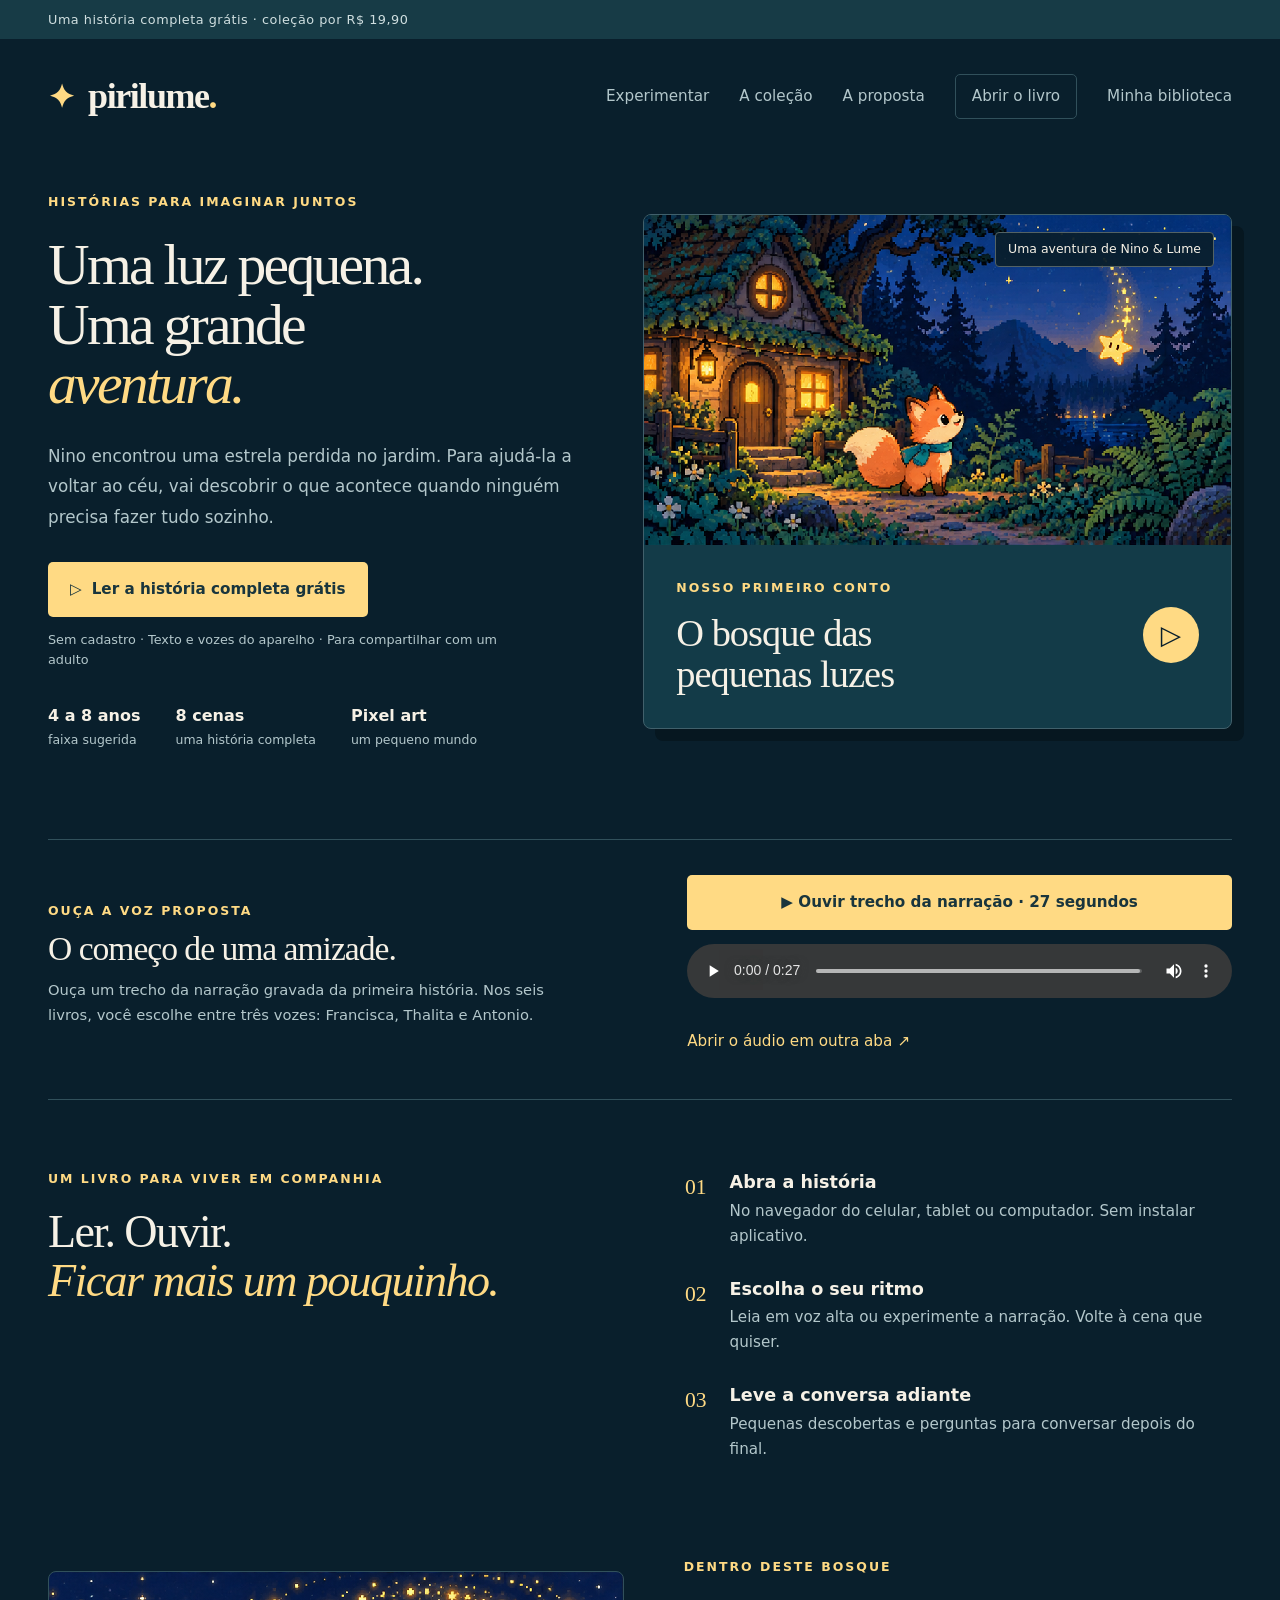
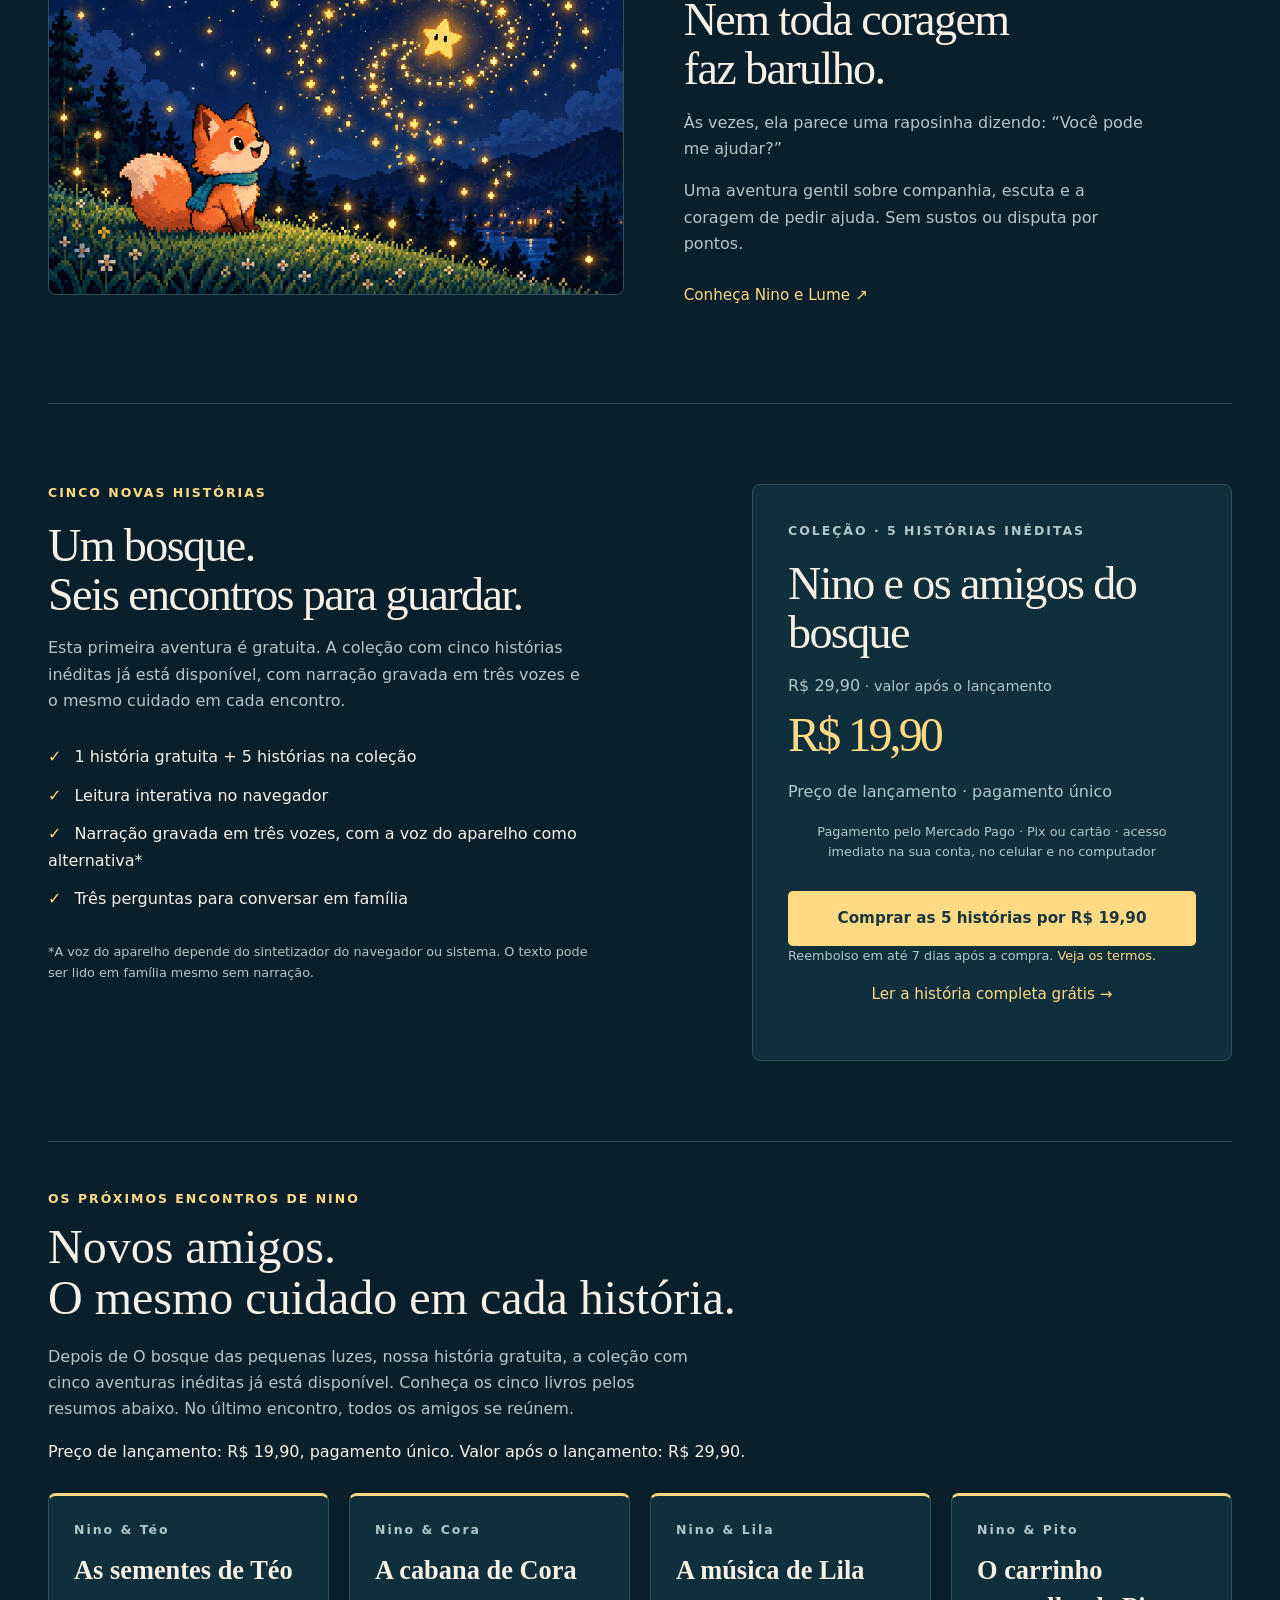
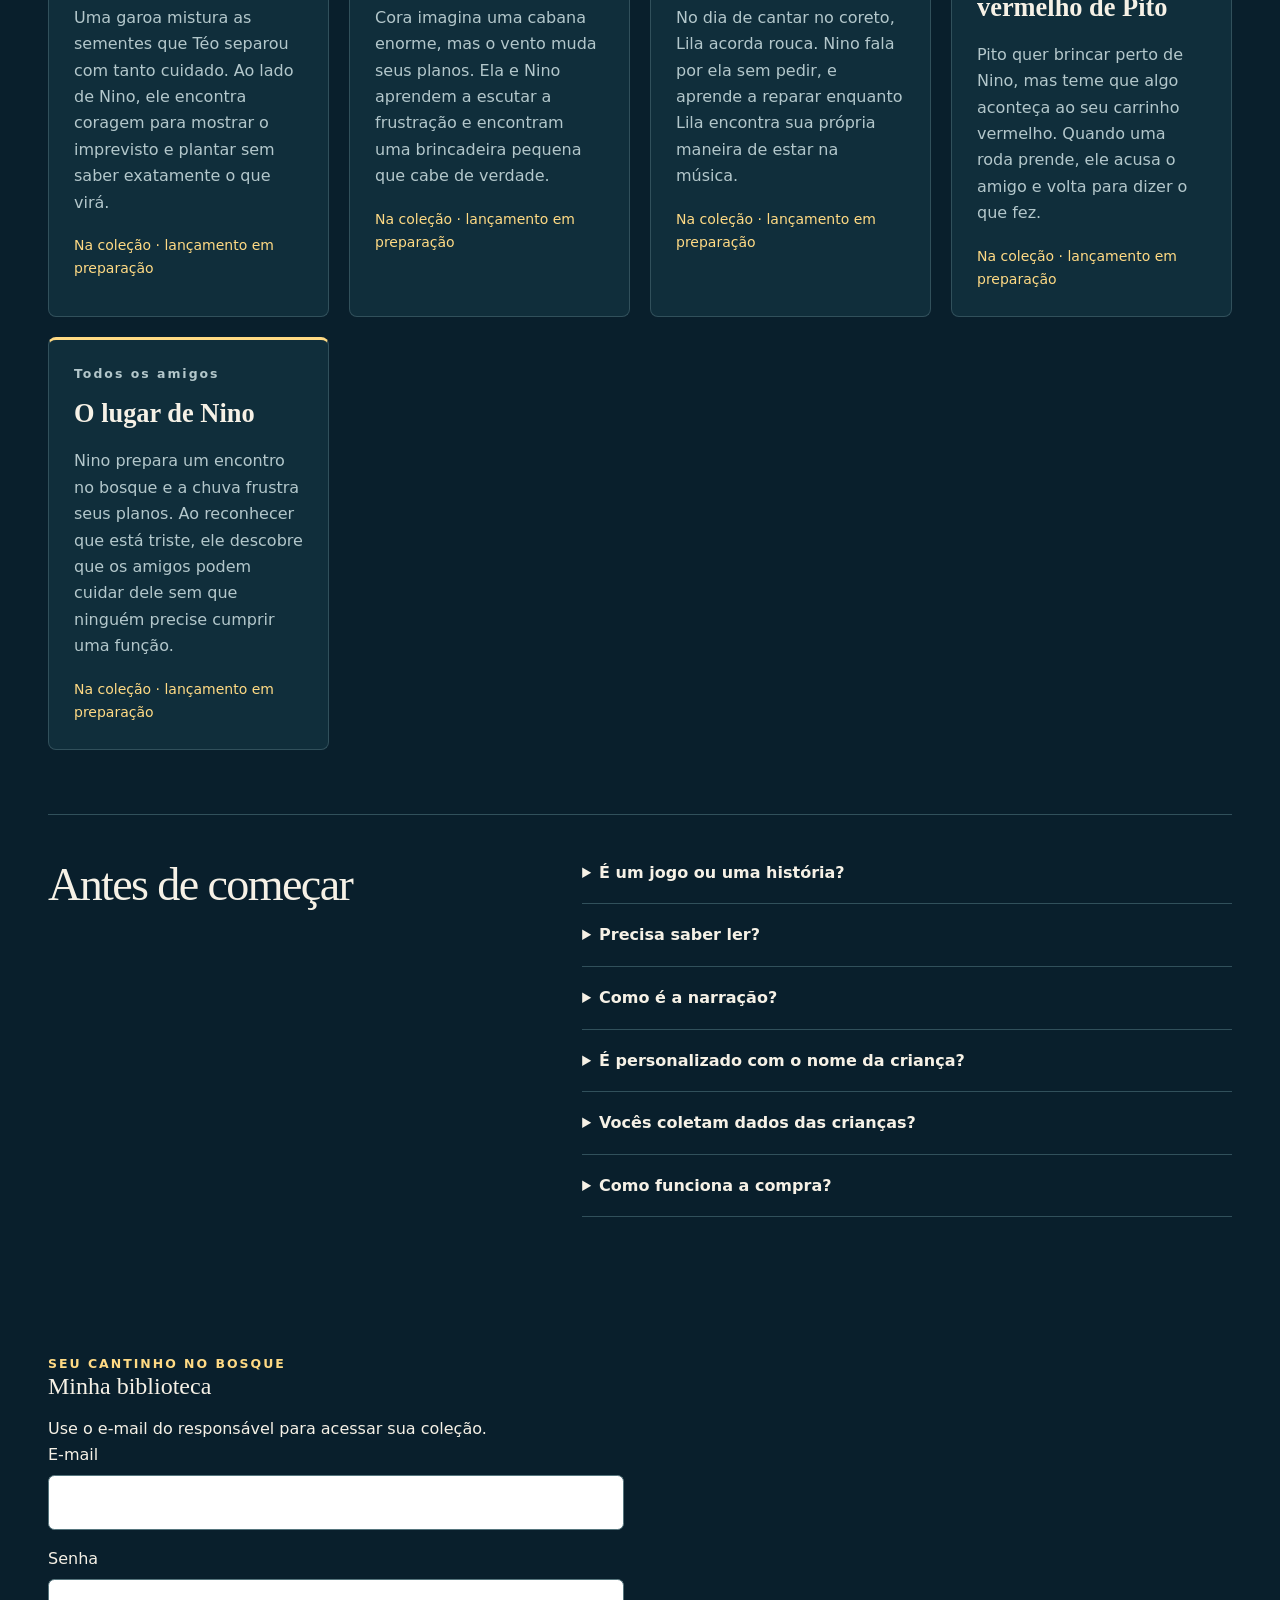
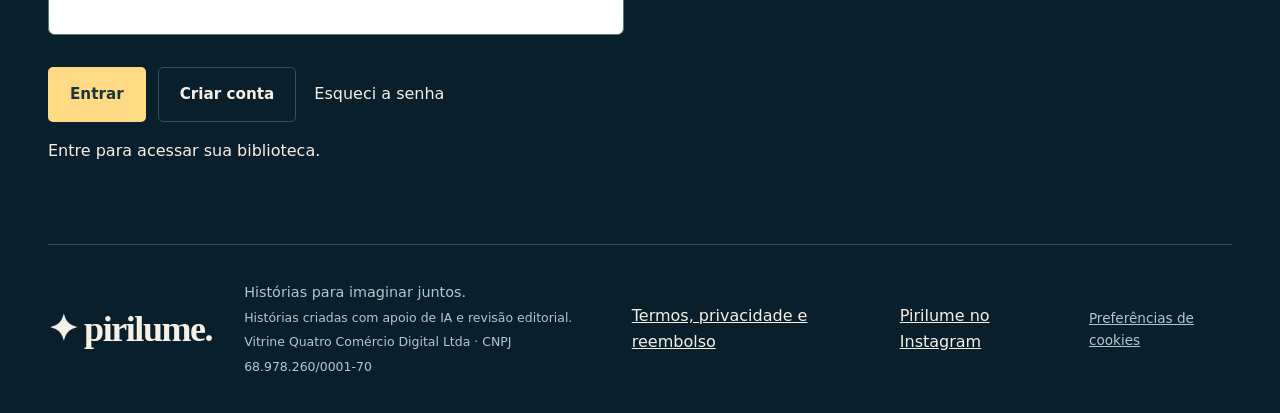
==== index.html @ b16d25c3 "Convite a colecao no fim da historia gratis; proxima historia nos livros pagos" ====
<!doctype html>
<html lang="pt-BR">
<head>
  <meta charset="UTF-8"><meta name="viewport" content="width=device-width, initial-scale=1">
  <meta name="theme-color" content="#091f2c">
  <meta name="description" content="Uma história completa grátis e uma coleção de cinco aventuras de Nino e os amigos do bosque, com narração gravada em três vozes. Para ler e ouvir com crianças de 4 a 8 anos. R$ 19,90, pagamento único.">
  <title>Pirilume · Histórias ilustradas para ler e ouvir junto</title>
  <link rel="canonical" href="https://pirilume.github.io/">
  <meta property="og:type" content="website">
  <meta property="og:site_name" content="Pirilume">
  <meta property="og:title" content="Pirilume · Histórias ilustradas para ler e ouvir junto">
  <meta property="og:description" content="Uma história completa grátis e uma coleção de cinco aventuras de Nino e os amigos do bosque, com narração gravada em três vozes. Para ler e ouvir com crianças de 4 a 8 anos. R$ 19,90, pagamento único.">
  <meta property="og:url" content="https://pirilume.github.io/">
  <meta property="og:image" content="https://pirilume.github.io/assets/og-pirilume.jpg">
  <meta property="og:image:width" content="1200">
  <meta property="og:image:height" content="630">
  <meta property="og:locale" content="pt_BR">
  <meta name="twitter:card" content="summary_large_image">
  <meta name="twitter:title" content="Pirilume · Histórias ilustradas para ler e ouvir junto">
  <meta name="twitter:description" content="Uma história completa grátis e uma coleção de cinco aventuras de Nino e os amigos do bosque, com narração gravada em três vozes. Para ler e ouvir com crianças de 4 a 8 anos. R$ 19,90, pagamento único.">
  <meta name="twitter:image" content="https://pirilume.github.io/assets/og-pirilume.jpg">
  <link rel="stylesheet" href="styles.css?v=collection-1"><link rel="stylesheet" href="book.css?v=collection-1"><script defer src="story.js"></script><script defer src="catalog.js"></script><script defer src="library.js?v=collection-1"></script><script defer src="app.js?v=collection-1"></script><script defer src="book.js?v=collection-1"></script><script defer src="preview.js?v=collection-1"></script>
<script defer src="sales-config.js"></script><script defer src="checkout.js"></script>
<script type="application/ld+json">{"@context":"https://schema.org","@type":"Product","name":"Nino e os amigos do bosque — coleção Pirilume","description":"Coleção de cinco histórias ilustradas de Nino e os amigos do bosque, com narração gravada em três vozes em português do Brasil, para ler e ouvir com crianças de 4 a 8 anos.","image":"https://pirilume.github.io/assets/og-pirilume.jpg","brand":{"@type":"Brand","name":"Pirilume"},"offers":{"@type":"Offer","price":"19.90","priceCurrency":"BRL","availability":"https://schema.org/InStock","url":"https://pirilume.github.io/","seller":{"@type":"Organization","name":"Vitrine Quatro Comércio Digital Ltda"}}}</script>
<script defer src="metrica-config.js"></script>
<script defer src="metrica.js"></script>
<link rel="stylesheet" href="access.css"><script defer src="access-config.js"></script><script defer src="access.js"></script></head>
<body>
  <a class="skip-link" href="#main">Pular para o conteúdo</a>
  <div class="review-bar"><span>Uma história completa grátis · coleção por R$ 19,90</span></div>
  <header class="site-header">
    <a class="brand" href="#inicio" aria-label="Pirilume, início"><span class="brand-spark" aria-hidden="true">✦</span> pirilume<span class="brand-dot">.</span></a>
    <nav aria-label="Navegação principal"><a href="#amostra">Experimentar</a><a href="#colecao">A coleção</a><a href="#oferta">A proposta</a><a class="nav-review" href="#ler">Abrir o livro</a></nav>
  </header>
  <main id="main" tabindex="-1">
    <div id="home-view" class="view">
      <section class="hero shell">
        <div class="hero-copy">
          <p class="eyebrow">HISTÓRIAS PARA IMAGINAR JUNTOS</p>
          <h1>Uma luz pequena.<br>Uma grande <em>aventura.</em></h1>
          <p class="hero-lead">Nino encontrou uma estrela perdida no jardim. Para ajudá-la a voltar ao céu, vai descobrir o que acontece quando ninguém precisa fazer tudo sozinho.</p>
          <a class="button primary" href="#amostra"><span aria-hidden="true">▷</span> Ler a história completa grátis</a>
          <p class="micro">Sem cadastro · Texto e vozes do aparelho · Para compartilhar com um adulto</p>
          <div class="hero-meta"><span>4 a 8 anos<small>faixa sugerida</small></span><span>8 cenas<small>uma história completa</small></span><span>Pixel art<small>um pequeno mundo</small></span></div>
        </div>
        <div class="hero-picture">
          <div class="scene-art art-a quadrant-0 hero-art" role="img" aria-label="Nino, uma raposinha de cachecol azul, vê uma estrela cair perto de sua casinha no bosque."></div>
          <div class="picture-caption"><div><span class="eyebrow">NOSSO PRIMEIRO CONTO</span><h2>O bosque das<br>pequenas luzes</h2></div><a href="#amostra" class="round-button" aria-label="Abrir a história completa">▷</a></div>
          <span class="picture-tag">Uma aventura de Nino & Lume</span>
        </div>
      </section>
      <section class="voice-preview shell" aria-labelledby="voice-preview-heading">
        <div><p class="eyebrow">OUÇA A VOZ PROPOSTA</p><h2 id="voice-preview-heading">O começo de uma amizade.</h2><p>Ouça um trecho da narração gravada da primeira história. Nos seis livros, você escolhe entre três vozes: Francisca, Thalita e Antonio.</p></div>
        <div class="preview-controls"><button id="preview-toggle" type="button" class="button primary" aria-controls="voice-preview-player" aria-pressed="false">▶ Ouvir trecho da narração · 27 segundos</button><audio id="voice-preview-player" controls preload="metadata" src="assets/voice-preview.mp3" aria-label="Trecho de 27 segundos da narração gravada de Nino">Seu navegador não suporta reprodução de áudio.</audio><p id="preview-status" role="status"></p><a class="text-link" href="assets/voice-preview.mp3" target="_blank" rel="noopener">Abrir o áudio em outra aba ↗</a><p id="voice-preview-error" class="micro" role="status" hidden>Não foi possível carregar a prévia. A história em texto continua disponível.</p></div>
      </section>
      <section class="introduction shell">
        <div><p class="eyebrow">UM LIVRO PARA VIVER EM COMPANHIA</p><h2>Ler. Ouvir.<br><em>Ficar mais um pouquinho.</em></h2></div>
        <div class="intro-steps"><article><span>01</span><div><h3>Abra a história</h3><p>No navegador do celular, tablet ou computador. Sem instalar aplicativo.</p></div></article><article><span>02</span><div><h3>Escolha o seu ritmo</h3><p>Leia em voz alta ou experimente a narração. Volte à cena que quiser.</p></div></article><article><span>03</span><div><h3>Leve a conversa adiante</h3><p>Pequenas descobertas e perguntas para conversar depois do final.</p></div></article></div>
      </section>
      <section class="story-window shell"><div class="scene-art art-b quadrant-2" role="img" aria-label="Vagalumes se juntam a Nino e ajudam uma pequena estrela a iluminar o caminho para o céu."></div><div><p class="eyebrow">DENTRO DESTE BOSQUE</p><h2>Nem toda coragem<br>faz barulho.</h2><p>Às vezes, ela parece uma raposinha dizendo: “Você pode me ajudar?”</p><p>Uma aventura gentil sobre companhia, escuta e a coragem de pedir ajuda. Sem sustos ou disputa por pontos.</p><a class="text-link" href="#amostra">Conheça Nino e Lume ↗</a></div></section>
      <section id="offer-section" class="offer shell">
        <div class="offer-description"><p class="eyebrow">CINCO NOVAS HISTÓRIAS</p><h2>Um bosque.<br>Seis encontros para guardar.</h2><p>Esta primeira aventura é gratuita. A coleção com cinco histórias inéditas já está disponível, com narração gravada em três vozes e o mesmo cuidado em cada encontro.</p><ul class="checklist"><li>1 história gratuita + 5 histórias na coleção</li><li>Leitura interativa no navegador</li><li>Narração gravada em três vozes, com a voz do aparelho como alternativa*</li><li>Três perguntas para conversar em família</li></ul><p class="micro">*A voz do aparelho depende do sintetizador do navegador ou sistema. O texto pode ser lido em família mesmo sem narração.</p></div>
        <div class="price-card"><span class="eyebrow">A PRIMEIRA HISTÓRIA É UM PRESENTE</span><h2>Cinco histórias inéditas,<br>disponíveis agora.</h2><p>Cinco histórias inéditas para ler e ouvir junto, com narração gravada em três vozes. Preço de lançamento R$ 19,90, pagamento único, acesso imediato.</p><button class="button primary" id="buy-collection-hero">Comprar a coleção · R$ 19,90</button><a href="#colecao" class="text-link">Conhecer os cinco novos livros ↗</a><p class="micro">Pagamento seguro pelo Mercado Pago. Reembolso em até 7 dias.</p></div>
      </section>
      <section class="collection shell" id="colecao" aria-labelledby="collection-title"><p class="eyebrow">OS PRÓXIMOS ENCONTROS DE NINO</p><h2 id="collection-title">Novos amigos.<br>O mesmo cuidado em cada história.</h2><p class="collection-intro">Depois de O bosque das pequenas luzes, nossa história gratuita, a coleção com cinco aventuras inéditas já está disponível. Conheça os cinco livros pelos resumos abaixo. No último encontro, todos os amigos se reúnem.</p><p class="colecao-intro-leitor" hidden>Sua coleção: cinco aventuras inéditas de Nino e os amigos. Toque num livro para começar a ler.</p><p class="colecao-oferta">Preço de lançamento: R$ 19,90, pagamento único. Valor após o lançamento: R$ 29,90.</p><div class="collection-grid" id="collection-books"></div></section><section class="faq shell"><h2>Antes de começar</h2><div><details><summary>É um jogo ou uma história?</summary><p>É uma história ilustrada com pequenas interações. Não tem pontuação, competição ou recompensa por tempo de tela.</p></details><details><summary>Precisa saber ler?</summary><p>Não para acompanhar com um adulto. O texto fica disponível para leitura compartilhada. A faixa de 4 a 8 anos é uma sugestão editorial, ainda a validar com famílias.</p></details><details><summary>Como é a narração?</summary><p>Os seis livros têm narração gravada em três vozes em português do Brasil (Francisca, Thalita e Antonio), a mesma em qualquer aparelho. Você escolhe a voz ao abrir o livro e pode pausar, continuar ou avançar. Se preferir, também dá para usar a voz do próprio aparelho.</p></details><details><summary>É personalizado com o nome da criança?</summary><p>Não neste primeiro título. Nino e Lume são personagens fixos. Assim podemos revisar a história inteira e manter texto, imagens e áudio consistentes.</p></details><details><summary>Vocês coletam dados das crianças?</summary><p>Esta prévia não pede nome, foto, idade exata, cadastro ou contato. Usamos uma contagem anônima de visitas (GoatCounter), sem cookies e sem identificar você. Para medir nossos anúncios, podemos usar o pixel da Meta, que usa cookies: ele só é ativado se você aceitar no aviso da página, e você pode mudar a escolha em "Preferências de cookies" no rodapé. A narração é um arquivo de áudio servido pelo site; se você escolher a voz do aparelho, ela usa o sintetizador do próprio navegador.</p></details><details id="faq-compra"><summary>Como funciona a compra?</summary><p>Você cria uma conta com e-mail e senha, paga R$ 19,90 pelo Mercado Pago (Pix ou cartão) e os cinco livros são liberados na sua biblioteca em qualquer aparelho ao entrar na conta. Reembolso em até 7 dias, veja os <a href="termos.html">termos</a>.</p></details></div></section>
    </div>
    <section id="reader-view" class="view reader shell" hidden aria-labelledby="reader-heading">
      <div class="reader-heading"><div><p class="eyebrow" id="reader-mode">HISTÓRIA COMPLETA · GRATUITA</p><h1 id="reader-heading">O bosque das pequenas luzes</h1></div><div class="reader-heading-actions"><label class="book-picker-label" for="book-picker">Escolher livro<select id="book-picker"></select></label><button id="fullscreen-book" type="button" aria-pressed="false" hidden>Tela cheia</button><button id="close-book" class="text-link" hidden>Fechar o livro</button><a href="#inicio" class="text-link">Voltar à vitrine</a></div></div>
      <p id="fullscreen-status" role="status"></p><div id="book-cover" class="book-cover"><div class="cover-face"><p class="eyebrow">PIRILUME · UMA AVENTURA DE NINO</p><h2 id="cover-title">O bosque das pequenas luzes</h2><div id="cover-art" class="scene-art art-a quadrant-0" role="img" aria-label="Nino encontra uma pequena luz no jardim"></div><p id="cover-subtitle">Uma história para descobrir juntos.</p><button id="open-book" class="button primary">Abrir o livro</button></div><label class="cover-voice" for="initial-voice">Quem vai contar esta história?<select id="initial-voice"><option value="">Automática · português</option></select><small>Escolha uma voz disponível no seu aparelho ou leia em família.</small></label></div><div class="reader-layout"><div class="reader-visual"><div id="reader-art" class="scene-art art-a quadrant-0" role="img"></div><div class="scene-topline"><span id="scene-counter">CENA 1 DE 8</span><span id="scene-friends">Nino & Lume</span></div></div><div class="reader-page" id="reader-page"><p class="eyebrow" id="chapter-kicker"></p><h2 id="chapter-title"></h2><div id="story-text"></div><div id="discovery-box"><p id="interaction-cue" role="status" aria-live="polite" hidden></p><button id="discovery-button" class="discovery-button"></button><p id="discovery-answer" hidden aria-live="polite"></p></div></div></div>
      <div class="reader-controls"><div class="voice-controls"><button id="speak-button" class="button primary">▷ Ouvir cena</button><button id="stop-button" class="button secondary" disabled>Parar</button><label class="voice-label" for="voice-select">Escolha sua voz<select id="voice-select"><option value="">Automática · português</option></select></label><label class="auto-label"><input id="auto-advance" type="checkbox"> Narração contínua com pausa para interagir</label></div><div class="page-controls"><button id="prev-button" class="button secondary" aria-label="Cena anterior">← Anterior</button><button id="next-button" class="button secondary">Próxima →</button></div></div>
      <p class="voice-note" id="voice-status" role="status">Narração com voz do dispositivo. O timbre e a disponibilidade variam conforme o navegador.</p>
      <nav id="chapter-nav" class="chapter-nav" aria-label="Cenas da história"></nav>
      <div id="reader-end" class="reader-end" hidden><p class="eyebrow">A HISTÓRIA ACABA. A CONVERSA CONTINUA.</p><h2 id="end-title">Qual foi a sua pequena luz hoje?</h2><div id="end-questions" class="questions"><p>Quem ajudou Nino, mesmo sem carregar a estrela?</p><p>Você lembra de uma vez em que pediu ajuda?</p><p>Que pequena ajuda podemos oferecer amanhã?</p></div><div id="end-upsell" class="end-upsell" hidden><p class="eyebrow">A HISTÓRIA CONTINUA</p><h3>Nino e os amigos do bosque</h3><p>Cinco histórias novas, ilustradas e narradas, para ler e ouvir junto. R$ 19,90, pagamento único, acesso imediato.</p><button type="button" class="button primary" id="end-upsell-buy">Conhecer a coleção · R$ 19,90</button><a class="text-link" href="#colecao">Ver os cinco livros</a></div><div id="end-next" class="end-upsell" hidden><p class="eyebrow">CONTINUAR A LEITURA</p><h3 id="end-next-title"></h3><button type="button" class="button primary" id="end-next-button">Próxima história</button><a class="button primary" id="end-next-link" href="#biblioteca" hidden>Voltar à biblioteca</a></div><button class="button secondary" id="restart-button">Ler outra vez</button></div>
      <div id="sample-end" class="reader-end" hidden><p class="eyebrow">FIM DA AMOSTRA</p><h2>O bosque ainda guarda uma surpresa.</h2><p>Na versão completa, Nino e Lume encontram um riacho, um morro e uma ajuda inesperada.</p><a class="button primary" href="#oferta">Ver a proposta do produto</a><p class="micro">Esta é a amostra gratuita. As outras cinco histórias estão na coleção paga.</p></div>
    </section>
    <noscript><p class="shell">A leitura por cenas precisa de JavaScript ativado. A vitrine continua disponível acima.</p></noscript>
  </main>
  <footer class="site-footer shell"><a class="brand" href="#inicio">✦ pirilume.</a><p>Histórias para imaginar juntos.<br><span>Histórias criadas com apoio de IA e revisão editorial.</span><br><span>Vitrine Quatro Comércio Digital Ltda · CNPJ 68.978.260/0001-70</span></p><a href="termos.html">Termos, privacidade e reembolso</a><a href="https://www.instagram.com/pirilume.contos/">Pirilume no Instagram</a><a href="termos.html#privacidade" id="cookie-preferences">Preferências de cookies</a></footer>
  <div id="toast" class="toast" role="status" hidden></div>
</body></html>
---- styles.css ----
:root{color-scheme:dark;--bg:#091f2c;--panel:#102e3b;--ink:#f6f1e6;--muted:#b3c7cb;--gold:#ffda84;--line:#31505b;--soft:#163946;--paper:#f5f0e4;--paper-ink:#223a40;--serif:Georgia,'Times New Roman',serif;--sans:ui-sans-serif,system-ui,-apple-system,BlinkMacSystemFont,'Segoe UI',sans-serif}
*{box-sizing:border-box}html{scroll-behavior:smooth;scroll-padding-top:30px}body{margin:0;background:var(--bg);color:var(--ink);font:1rem/1.65 var(--sans)}button,input,select{font:inherit}button,a,input,select,summary{-webkit-tap-highlight-color:transparent}button,a{touch-action:manipulation}button{cursor:pointer}button:disabled{cursor:not-allowed;opacity:.6}a{color:inherit}img{max-width:100%}h1,h2,h3,p{margin:0}h1,h2{font-family:var(--serif);font-weight:400;line-height:1.07}h3{font-size:1.1rem;font-weight:650;line-height:1.4}p+p{margin-top:1rem}h2+p,h3+p{margin-top:1rem}em{font-weight:400;color:var(--gold)}[hidden]{display:none!important}a,button,input,select,summary{outline-offset:5px}:focus-visible{outline:3px solid var(--gold)}.shell{max-width:1320px;width:calc(100% - 96px);margin-inline:auto}.skip-link{position:fixed;top:-70px;left:20px;background:var(--gold);color:var(--bg);padding:12px;z-index:99}.skip-link:focus{top:15px}.review-bar{display:flex;justify-content:space-between;gap:16px;padding:9px 48px;background:#173b46;color:#d0dfe0;font-size:.8rem;letter-spacing:.04em}.review-bar a{white-space:nowrap;text-underline-offset:4px}.site-header{display:flex;justify-content:space-between;align-items:center;gap:24px;max-width:1416px;margin:auto;padding:28px 48px}.brand{font-family:var(--serif);font-size:2.25rem;letter-spacing:-.04em;text-decoration:none;font-weight:700;white-space:nowrap}.brand-spark,.brand-dot{color:var(--gold)}.brand-spark{display:inline-block;font-size:2rem;margin-right:7px}.site-header nav{display:flex;gap:30px;align-items:center;font-size:.95rem}.site-header nav a{text-decoration:none;color:var(--muted)}.site-header nav a:hover{color:var(--gold)}.nav-review{border:1px solid var(--line);padding:9px 16px;border-radius:5px}.eyebrow{font-size:.78rem;line-height:1.5;letter-spacing:.16em;font-weight:650;color:var(--gold)}.hero{display:grid;grid-template-columns:1fr 1.1fr;gap:60px;align-items:center;padding-top:38px;padding-bottom:88px}.hero h1{font-size:clamp(2.8rem,4.5vw,4.9rem);letter-spacing:-.047em;margin-top:24px;line-height:1.03}.hero h1 em{display:block}.hero-lead{max-width:540px;color:var(--muted);margin-top:28px;font-size:1.05rem;line-height:1.8}.button{display:inline-flex;align-items:center;justify-content:center;gap:10px;padding:14px 21px;min-height:48px;border:1px solid transparent;border-radius:5px;font-size:.95rem;font-weight:650;text-decoration:none;transition:background .15s,transform .15s}.button:hover:not(:disabled){transform:translateY(-2px)}.primary{background:var(--gold);color:#19353d}.primary:hover:not(:disabled){background:#ffe6ac}.secondary{background:transparent;color:var(--ink);border-color:var(--line)}.secondary:hover:not(:disabled){background:var(--soft)}.hero .button{margin-top:30px}.micro{font-size:.8rem;line-height:1.6;color:var(--muted)}.hero .micro{margin-top:13px;max-width:450px}.hero-meta{display:flex;gap:35px;margin-top:32px}.hero-meta>span{font-size:1rem;font-weight:650}.hero-meta small{display:block;font-size:.78rem;font-weight:400;color:var(--muted);margin-top:1px}.hero-picture{position:relative;background:#133b48;border:1px solid #41606b;border-radius:8px;box-shadow:12px 12px 0 #061720;overflow:hidden}.scene-art{width:100%;aspect-ratio:16/9;background-size:200% 200%;background-repeat:no-repeat;background-color:#113544;image-rendering:pixelated}.art-a{background-image:url('assets/scene-sheet-a.png')}.art-b{background-image:url('assets/scene-sheet-b.png')}.quadrant-0{background-position:0% 0%}.quadrant-1{background-position:100% 0%}.quadrant-2{background-position:0% 100%}.quadrant-3{background-position:100% 100%}.picture-caption{padding:29px 32px 33px;display:flex;align-items:center;justify-content:space-between;gap:20px}.picture-caption h2{font-size:clamp(1.8rem,3vw,3rem);margin-top:12px;letter-spacing:-.025em}.round-button{width:56px;height:56px;min-width:56px;border-radius:50%;background:var(--gold);color:var(--bg);display:grid;place-items:center;font-size:1.65rem;text-decoration:none}.picture-tag{position:absolute;top:17px;right:17px;background:#091f2cee;border:1px solid #536264;color:var(--ink);padding:6px 12px;font-size:.78rem;border-radius:4px}.introduction{display:grid;grid-template-columns:1fr 1fr;gap:90px;border-top:1px solid var(--line);padding-block:70px}.introduction h2,.story-window h2,.offer h2,.faq h2{font-size:clamp(2.25rem,3.6vw,3.6rem);letter-spacing:-.035em;margin-top:18px}.intro-steps{display:flex;flex-direction:column;gap:28px}.intro-steps article{display:flex;gap:23px}.intro-steps article>span{font-family:var(--serif);font-size:1.35rem;color:var(--gold)}.intro-steps p{color:var(--muted);font-size:.95rem;margin-top:4px}.story-window{display:grid;grid-template-columns:1.05fr 1fr;gap:60px;align-items:center;padding-block:26px 95px}.story-window .scene-art{border-radius:8px;border:1px solid var(--line)}.story-window p:not(.eyebrow){color:var(--muted);max-width:470px}.text-link{font-size:.95rem;color:var(--gold);text-decoration:none;text-underline-offset:5px}.text-link:hover{text-decoration:underline}.story-window .text-link{display:inline-block;margin-top:25px}.offer{display:grid;grid-template-columns:1.3fr 1fr;gap:80px;border-top:1px solid var(--line);padding-block:80px}.offer-description>p:not(.eyebrow){max-width:540px;color:var(--muted)}.checklist{list-style:none;padding:0;margin:24px 0}.checklist li{padding:6px 0}.checklist li:before{content:'✓';color:var(--gold);margin-right:13px}.price-card{background:var(--panel);border:1px solid var(--line);padding:37px 35px;border-radius:8px;align-self:center}.price{font-family:var(--serif);font-size:6rem;line-height:1.2;letter-spacing:-.06em;margin-top:20px;white-space:nowrap}.price small{font-family:var(--sans);font-size:1.2rem;letter-spacing:0;margin-right:9px}.price>span{font-size:3rem;letter-spacing:-.06em}.price-card>p{color:var(--muted)}.price-card .button{display:flex;width:100%;margin-top:28px}.price-card .text-link{display:block;text-align:center;margin:16px 0}.price-card .micro{text-align:center}.faq{display:grid;grid-template-columns:1fr 1.4fr;gap:70px;padding-block:45px 90px;border-top:1px solid var(--line)}.faq h2{margin:0}.faq details{border-bottom:1px solid var(--line);padding:18px 0}.faq details:first-child{padding-top:0}summary{cursor:pointer;font-size:1rem;font-weight:650;line-height:1.6}.faq details p{color:var(--muted);font-size:.95rem;margin-top:15px}.site-footer{border-top:1px solid var(--line);padding-block:35px;display:flex;gap:32px;align-items:center;justify-content:space-between}.site-footer p{font-size:.9rem;color:var(--muted);line-height:1.7}.site-footer p span{font-size:.78rem}.site-footer>a:last-child{font-size:.85rem;color:var(--muted)}
.reader{padding-block:22px 65px;display:flex;flex-direction:column}.reader-heading{order:1;display:flex;align-items:center;justify-content:space-between;gap:24px;padding-block:0 26px}.reader-heading h1{font-size:clamp(1.8rem,3.3vw,3rem);margin-top:10px;letter-spacing:-.025em}.reader-heading>a{white-space:nowrap}.reader-layout{order:4;display:grid;grid-template-columns:1.1fr 1fr;align-items:start;gap:0;border:1px solid var(--line);border-radius:8px;overflow:hidden;background:var(--paper);color:var(--paper-ink)}.reader-visual{background:#0b2430;color:var(--muted);position:sticky;top:0}.scene-topline{display:flex;justify-content:space-between;font-size:.8rem;padding:13px 20px;color:var(--muted)}.reader-page{padding:32px 36px}.reader-page .eyebrow{color:#5a6f50;font-size:.75rem}.reader-page h2{font-size:clamp(1.7rem,2.6vw,2.5rem);letter-spacing:-.025em;margin-block:12px 22px}.reader-page p{font-size:1.03rem;line-height:1.9}.reader-page #story-text p{border-left:3px solid transparent;padding-left:12px;margin-left:-15px;transition:background .2s}.reader-page #story-text p.is-speaking{background:#e5dec8;border-left-color:#a96b1b}.discovery-button{background:#e0e8dc;border:1px solid #9cafa1;border-radius:4px;padding:10px 15px;margin-top:22px;line-height:1.5;color:#254334;text-align:left;font-size:.9rem}.discovery-button:before{content:'✦';margin-right:9px;color:#77582d}#discovery-answer{margin-top:12px;font-size:.95rem;color:#506048}#discovery-button:focus-visible{outline-color:#567659}.reader-controls{order:2;display:flex;align-items:center;justify-content:space-between;gap:16px;padding:3px 0 14px;flex-wrap:wrap}.voice-controls{display:flex;align-items:center;gap:10px;flex-wrap:wrap}.voice-controls .button,.page-controls .button{padding:11px 16px;min-height:46px}.voice-label{font-size:.78rem;display:flex;flex-direction:column;gap:4px;color:var(--muted);max-width:230px}.voice-label select{font-size:.85rem;background:var(--panel);border:1px solid var(--line);border-radius:4px;color:var(--ink);max-width:230px;padding:7px 10px}.auto-label{font-size:.82rem;color:var(--muted);max-width:175px;line-height:1.5;display:flex;align-items:flex-start;gap:7px;cursor:pointer}.auto-label input{margin-top:4px;width:17px;height:17px;flex:0 0 auto;accent-color:var(--gold)}.page-controls{display:flex;gap:10px}.voice-note{order:3;font-size:.82rem;color:var(--muted);margin-bottom:20px}.chapter-nav{order:5;display:flex;justify-content:center;gap:11px;flex-wrap:wrap;margin-top:26px}.chapter-nav button{width:44px;height:44px;border-radius:4px;border:1px solid var(--line);color:var(--muted);background:transparent;font-size:.9rem}.chapter-nav button[aria-current=step]{background:var(--gold);color:var(--bg);border-color:var(--gold)}.reader-end{order:6;padding:45px;text-align:center;background:var(--panel);border:1px solid var(--line);margin-top:28px;border-radius:8px}.reader-end h2{font-size:2.6rem;letter-spacing:-.03em;margin:14px 0 22px}.reader-end>.button{margin-top:22px}.reader-end>.micro{margin-top:18px}.questions{display:grid;grid-template-columns:repeat(3,1fr);gap:25px;margin-top:30px}.questions p{color:var(--muted);margin:0;font-size:1rem}
.launch{padding-block:30px 80px}.launch-heading{display:flex;align-items:center;justify-content:space-between;gap:24px}.launch-heading h1{font-size:clamp(2.7rem,5vw,5rem);letter-spacing:-.045em;margin-top:20px}.launch-heading p:not(.eyebrow){color:var(--muted);margin-top:20px;max-width:680px}.status-chip{background:var(--panel);border:1px solid var(--line);padding:8px 15px;border-radius:4px;font-size:.85rem;white-space:nowrap}.launch-alert{background:#3b3528;border-left:3px solid var(--gold);padding:22px 25px;margin-top:30px;font-size:.98rem;color:#eee0bf}.launch-alert strong{display:block;margin-bottom:6px;color:var(--gold)}.kit-nav{display:flex;gap:12px;flex-wrap:wrap;margin-top:28px}.kit-nav a{border:1px solid var(--line);padding:8px 17px;border-radius:4px;font-size:.92rem;text-decoration:none}.kit-nav a:hover{background:var(--soft)}.kit-section{padding-block:60px;border-bottom:1px solid var(--line);scroll-margin-top:20px}.kit-section>h2{font-size:clamp(2rem,3.5vw,3.4rem);letter-spacing:-.035em;max-width:850px;margin-top:14px}.kit-section>p:not(.eyebrow){max-width:900px;color:var(--muted)}.large-copy{font-family:var(--serif);font-size:1.6rem;line-height:1.5}.decision-grid{display:grid;grid-template-columns:1fr 1fr;gap:30px;margin-top:32px}.decision-grid article{background:var(--panel);padding:28px;border:1px solid var(--line);border-radius:6px}.decision-grid p{color:var(--muted);font-size:.97rem}.decision-grid h3:not(:first-child){margin-top:27px}.note,.source-note{font-size:.86rem;line-height:1.75;color:var(--muted);margin-top:22px!important}.source-note a,.aside-note a{color:var(--gold)}.funnel{list-style:none;padding:0;display:flex;flex-direction:column;margin-top:35px;gap:0}.funnel>li{display:flex;gap:22px;padding-bottom:30px;position:relative}.funnel>li>span{background:var(--gold);color:var(--bg);min-width:42px;height:42px;display:grid;place-items:center;border-radius:4px;font-weight:700;z-index:1}.funnel>li:not(:last-child):before{content:'';position:absolute;left:20px;top:42px;bottom:0;width:1px;background:var(--line)}.funnel p{margin-top:7px;color:var(--muted)}.funnel small{font-size:.82rem;display:block;margin-top:7px;color:#d1d5ba}.aside-note{padding:25px;background:#163c45;border-left:3px solid #83b4b5;margin-top:22px;font-size:.97rem}.aside-note p{color:var(--muted);margin-top:9px}.copy-text{white-space:pre-wrap;line-height:1.8;font-size:.97rem;margin-top:15px;color:#d1dee0}.copy-button{padding:9px 14px;margin-top:18px;border:1px solid #769398;background:transparent;color:var(--gold);font-size:.87rem;border-radius:4px;min-height:44px}.copy-button:hover{background:#234a53}.simple-list{padding-left:20px;color:var(--muted);font-size:.97rem}.simple-list li+li{margin-top:12px}.reel-grid{display:grid;grid-template-columns:repeat(3,1fr);gap:24px;margin-top:32px}.reel-card{border:1px solid var(--line);border-radius:6px;padding:27px;background:#0d2936}.content-tag{font-size:.75rem;letter-spacing:.09em;color:var(--gold)}.reel-card h3{font-family:var(--serif);font-size:1.65rem;margin-top:14px}.reel-card .copy-text{font-size:.9rem;line-height:1.85}.production-note{margin-top:30px;padding:20px;border:1px solid var(--line)}.production-note p{color:var(--muted);margin-top:15px;font-size:.96rem}.calculator{display:grid;grid-template-columns:1.2fr 1fr;gap:35px;margin-top:30px}.calc-inputs{display:grid;grid-template-columns:1fr 1fr;gap:20px}.calc-inputs label{display:flex;flex-direction:column;font-size:.87rem;gap:8px;color:var(--muted)}.calc-inputs input{width:100%;padding:12px 14px;background:var(--panel);color:var(--ink);border:1px solid #55717c;border-radius:4px;font-size:1.05rem}.calc-results{background:var(--panel);border:1px solid var(--line);padding:30px;border-radius:6px;align-self:start}.calc-results>p{font-size:.9rem;color:var(--muted)}.calc-results>strong{display:block;font-family:var(--serif);font-size:3.5rem;color:var(--gold);margin-block:12px;letter-spacing:-.04em}.calc-line{display:flex;justify-content:space-between;gap:22px;font-size:.94rem;padding-top:22px;margin-top:22px;border-top:1px solid var(--line)}.calc-line b{white-space:nowrap}.calc-warning{font-size:.86rem;margin-top:24px;color:#f5b995!important}.table-scroll{overflow-x:auto;margin-top:30px}table{border-collapse:collapse;width:100%;font-size:.96rem;min-width:650px}th,td{padding:20px;text-align:left;vertical-align:top;border-bottom:1px solid var(--line)}th{background:var(--panel);font-size:.85rem;color:var(--gold)}td{color:var(--muted)}td:first-child{color:var(--ink);font-weight:650;min-width:155px}.launch-checklist{list-style:none;padding:0;margin-top:30px;display:grid;grid-template-columns:1fr 1fr;gap:28px 35px}.launch-checklist>li{display:flex;gap:17px}.launch-checklist>li>span{width:32px;min-width:32px;height:32px;border:1px solid #769398;border-radius:4px;display:grid;place-items:center;font-size:.86rem}.launch-checklist .done{background:#284c43;color:#bfdfc7;border-color:#4b7562}.launch-checklist strong{font-size:1rem}.launch-checklist p{margin-top:6px;font-size:.93rem;color:var(--muted)}.final-decision>.button{margin-top:28px}.toast{position:fixed;left:50%;bottom:25px;transform:translateX(-50%);background:var(--gold);color:var(--bg);padding:15px 25px;border-radius:5px;box-shadow:0 5px 30px #0007;max-width:90vw;font-size:.92rem;z-index:20}
.voice-preview{display:grid;grid-template-columns:1.1fr 1fr;gap:40px;align-items:center;border-top:1px solid var(--line);padding-block:35px 45px}.voice-preview h2{font-size:2.1rem;letter-spacing:-.03em;margin-top:10px}.voice-preview p:not(.eyebrow){font-size:.92rem;color:var(--muted);margin-top:12px;max-width:520px}.voice-preview audio{width:100%;display:block}.audio-credit{font-size:.75rem!important;text-align:right}.audio-credit a{color:var(--muted);text-underline-offset:3px}@media(max-width:700px){.voice-preview{grid-template-columns:1fr;gap:22px;padding-block:30px}.voice-preview h2{font-size:1.85rem}.audio-credit{text-align:left}}
@media(min-width:1450px){.hero{gap:80px;padding-top:52px}.hero-picture{max-width:700px}.hero-art{aspect-ratio:16/9}}
@media(max-width:1100px){.shell{width:calc(100% - 56px)}.site-header{padding:23px 28px}.review-bar{padding-inline:28px}.hero{gap:35px}.hero h1{font-size:3.3rem}.hero-meta{gap:22px}.picture-caption{padding:25px}.introduction{gap:50px}.story-window{gap:35px}.offer{gap:45px}.faq{gap:40px}.reader-layout{grid-template-columns:1fr}.reader-visual{position:static}.reader-visual .scene-art{max-height:none;aspect-ratio:16/9}.reader-page{padding:28px 35px}.reel-grid{grid-template-columns:1fr}.reel-card{padding:28px}.reel-card .copy-text{font-size:.97rem}.calculator{grid-template-columns:1fr 1fr}.site-footer{flex-wrap:wrap}.site-footer>p{flex:1}}
@media(max-width:700px){.shell{width:calc(100% - 36px)}.review-bar{padding:8px 18px;font-size:.75rem;flex-direction:column;gap:2px}.review-bar a{align-self:flex-start}.site-header{padding:19px 18px;gap:13px;flex-wrap:wrap}.brand{font-size:1.95rem}.site-header nav{gap:18px;font-size:.86rem;flex-wrap:wrap}.site-header .nav-review{font-size:.8rem;padding:6px 10px}.hero{grid-template-columns:1fr;gap:33px;padding-top:20px;padding-bottom:52px}.hero h1{font-size:clamp(2.8rem,10.8vw,4rem);margin-top:18px;letter-spacing:-.04em}.hero-lead{font-size:1rem;margin-top:20px}.hero .button{width:100%;margin-top:24px;font-size:.92rem;padding-inline:12px}.hero-meta{gap:25px;justify-content:space-between;margin-top:26px}.hero-meta>span{font-size:.92rem}.hero-meta small{font-size:.75rem}.hero-picture{box-shadow:6px 6px 0 #061720;margin-right:6px}.picture-caption{padding:22px}.picture-caption h2{font-size:2.2rem}.picture-tag{font-size:.75rem;right:11px;top:11px;padding:5px 9px}.introduction{grid-template-columns:1fr;gap:30px;padding-block:43px}.introduction h2,.story-window h2,.offer h2,.faq h2{font-size:2.35rem}.intro-steps{gap:25px}.story-window{grid-template-columns:1fr;gap:25px;padding-block:10px 50px}.offer{grid-template-columns:1fr;gap:30px;padding-block:44px}.price-card{padding:28px}.price{font-size:5.5rem}.faq{grid-template-columns:1fr;gap:27px;padding-block:40px 50px}.site-footer{gap:20px;padding-block:27px}.site-footer>p{flex:1 0 100%;order:3}.reader{padding-top:13px}.reader-heading{align-items:flex-start;padding-bottom:18px;gap:12px}.reader-heading h1{font-size:1.85rem}.reader-heading>a{font-size:.8rem;white-space:normal;min-width:60px}.reader-heading .eyebrow{font-size:.72rem}.reader-controls{gap:13px}.voice-controls{width:100%;gap:8px}.voice-controls .button{font-size:.88rem;padding:10px 13px}.voice-label{max-width:170px;flex:1 0 135px}.voice-label select{max-width:100%;width:100%;font-size:.78rem}.auto-label{max-width:none;flex-basis:100%;font-size:.8rem}.page-controls{width:100%;justify-content:space-between}.page-controls .button{font-size:.88rem}.voice-note{font-size:.78rem;margin-bottom:15px}.reader-page{padding:25px 23px}.reader-page h2{font-size:2rem}.reader-page p{font-size:1.04rem;line-height:1.85}.scene-topline{padding:10px 15px;font-size:.75rem}.chapter-nav{gap:7px}.chapter-nav button{width:35px;min-height:44px}.reader-end{padding:28px 22px}.reader-end h2{font-size:2rem}.questions{grid-template-columns:1fr;gap:17px}.launch{padding-top:16px}.launch-heading{align-items:flex-start;flex-direction:column;gap:18px}.launch-heading h1{font-size:2.8rem}.launch-heading .eyebrow{font-size:.72rem}.launch-alert{padding:18px;font-size:.92rem}.kit-nav{gap:8px}.kit-nav a{font-size:.85rem;padding:8px 12px}.kit-section{padding-block:42px}.kit-section>h2{font-size:2.25rem}.large-copy{font-size:1.35rem}.decision-grid{grid-template-columns:1fr;gap:18px;margin-top:24px}.decision-grid article{padding:23px}.reel-grid{gap:18px;margin-top:23px}.reel-card{padding:23px}.calculator{grid-template-columns:1fr;gap:25px}.calc-inputs{gap:17px 14px}.calc-inputs label{font-size:.8rem}.calc-results{padding:25px}.launch-checklist{grid-template-columns:1fr;gap:23px}.funnel>li{gap:15px}.funnel p{font-size:.95rem}.aside-note{padding:20px}.source-note{font-size:.8rem}.final-decision h2{font-size:2.5rem}}
@media(prefers-reduced-motion:reduce){html{scroll-behavior:auto}*,*:before,*:after{transition:none!important;animation:none!important}}
@media print{body{background:white;color:black}.review-bar,.site-header,.site-footer,.kit-nav,.copy-button,.button,.toast{display:none!important}.shell{width:100%;max-width:none}.launch{padding:0}.kit-section{break-inside:avoid;border-color:#ccc;padding:20px 0}.kit-section>h2{font-size:24pt}.decision-grid,.reel-grid,.calculator{display:block}.decision-grid article,.reel-card,.calc-results{background:white;color:black;border-color:#ccc;margin-block:15px}.copy-text,.decision-grid p,.kit-section>p,.funnel p,.source-note,.note{color:#222!important}.eyebrow,em{color:#785922}.launch-heading h1{font-size:30pt}.launch-alert,.aside-note{background:#eee;color:#111}.table-scroll{overflow:visible}table{min-width:0;font-size:9pt}td,th{color:#222;background:white;padding:8px}.launch-checklist{display:block}.launch-checklist li{margin-bottom:15px}}
/* Convite ao final da leitura (história gratuita -> coleção; livro pago -> próxima história). */
.end-upsell{margin-top:28px;padding:26px 28px;text-align:left;background:var(--soft);border:1px solid var(--line);border-top:3px solid var(--gold);border-radius:8px}
.end-upsell .eyebrow{margin:0}
.end-upsell h3{font-family:var(--serif);font-size:1.55rem;letter-spacing:-.02em;margin:10px 0 12px}
.end-upsell p{color:var(--muted);margin:0 0 20px;max-width:480px}
.end-upsell .button{min-height:48px}
.end-upsell .text-link{display:inline-block;margin-top:14px}
@media(max-width:700px){.end-upsell{padding:20px}.end-upsell .button{width:100%}}
---- book.css ----
.book-cover{order:2;max-width:530px;width:100%;margin:20px auto 50px;text-align:center}
.book-cover{perspective:1400px;background:linear-gradient(90deg,transparent 2%,#d8cdb1 2%,#f5eedb 98%,transparent 98%);border-radius:8px}
.cover-face{transform-origin:left center;backface-visibility:hidden;position:relative;z-index:1}
.cover-voice{background:var(--bg);padding-top:22px}
.reader-layout{position:relative;perspective:1800px;isolation:isolate}
.turning-leaf{position:absolute;z-index:8;transform-origin:left center;transform-style:preserve-3d;pointer-events:none}
.turning-leaf.backwards{transform-origin:right center}
.leaf-front,.leaf-back{position:absolute;inset:0;backface-visibility:hidden;overflow:hidden;background:var(--paper);box-shadow:8px 0 22px #0005}
.leaf-front>.reader-page,.leaf-front>.reader-visual{height:100%;position:relative}
.leaf-back{transform:rotateY(180deg);background:linear-gradient(90deg,#c4b79a,var(--paper) 18%,#e2d8bf 90%,#aa9c7d)}
.scene-lights{position:absolute;inset:0;pointer-events:none;mix-blend-mode:screen}
.lume-light,.firefly-light{position:absolute;display:block;border-radius:50%;transform:translate(-50%,-50%);animation:living-light var(--duration) ease-in-out var(--delay) infinite}
.lume-light{width:15%;aspect-ratio:1;background:radial-gradient(circle,#ffe6a666 0%,#ffd55b44 30%,#ffd55b00 70%)}
.firefly-light{width:2%;aspect-ratio:1;background:#fff5b5;box-shadow:0 0 9px 4px #ffd55b99;animation-name:firefly-breathe}
@keyframes living-light{0%,100%{opacity:.3;transform:translate(-50%,-50%) scale(.8)}50%{opacity:1;transform:translate(-50%,-50%) scale(1.25)}}
@keyframes firefly-breathe{0%,100%{opacity:.15;transform:translate(-50%,-50%) scale(.65)}50%{opacity:.9;transform:translate(-50%,-65%) scale(1.1)}}
@media(prefers-reduced-motion:reduce){.scene-lights span{animation:none;opacity:.5}}
.cover-face{padding:32px 26px;background:#123a43;border:2px solid #d9b46c;border-left:15px solid #092630;border-radius:5px 20px 20px 5px;box-shadow:9px 9px 0 #cbbf9d,15px 16px 35px #0008}
.cover-face h2{font-size:clamp(2.2rem,5vw,3.4rem);color:#ffe6ac;margin:20px 0}
.cover-face .scene-art{border-radius:50% 50% 10px 10px;margin:22px auto;max-width:370px}
.cover-face .button{margin-top:24px;width:100%}
.cover-voice{display:grid;gap:8px;margin:28px 0;text-align:left;color:var(--muted)}
.cover-voice select{width:100%;padding:12px;background:var(--panel);color:var(--ink);border:1px solid var(--line);border-radius:6px}
.book-closed .reader-layout,.book-closed .reader-controls,.book-closed .voice-note,.book-closed .chapter-nav,.book-closed .reader-end{display:none!important}
.reader-heading-actions{display:flex;gap:18px;align-items:center;flex-wrap:wrap}
.reader-heading{scroll-margin-top:16px}
#close-book{background:none;border:0;padding:8px;color:var(--gold)}
.reader-layout{border:8px solid #19444a;border-bottom-width:14px;border-radius:8px 18px 18px 8px;box-shadow:0 6px 0 #bbaf90,0 12px 0 #8d856e,0 24px 50px #0006;transform-origin:center}
.reader-page{min-height:100%;background:linear-gradient(90deg,#b4a98c55,transparent 7%),var(--paper)}
.reader-visual{align-self:stretch;position:relative;background:linear-gradient(270deg,#0006,transparent 7%),#0b2430}
.reader-visual .scene-art{position:relative;overflow:hidden}
.reader-visual .scene-art:after{content:'';position:absolute;inset:0;pointer-events:none;background:radial-gradient(ellipse at 55% 55%,#ffd87518,transparent 55%);mix-blend-mode:screen;animation:forest-glow 5s ease-in-out infinite}
@keyframes forest-glow{0%,100%{opacity:.25}50%{opacity:1}}
@media(min-width:901px){.reader-layout{grid-template-columns:1fr 1fr}.reader-visual .scene-art{position:sticky;top:20px}}
@media(max-width:900px){.reader-layout{grid-template-columns:1fr}.reader-page{background:var(--paper)}.cover-face{padding:24px 20px}.reader-heading-actions{gap:8px}}
@media(prefers-reduced-motion:reduce){.reader-visual .scene-art:after{animation:none;opacity:.5}}

/* The illustration fills its page; fitArt preserves the quadrant's proportions. */
.reader-layout{align-items:stretch}
.reader-layout>.reader-visual{min-height:360px;overflow:hidden}
.reader-layout>.reader-visual>.scene-art{position:absolute;inset:0;width:100%;height:100%;aspect-ratio:auto;max-height:none;border:0;border-radius:0}
.reader-layout>.reader-visual>.scene-topline{position:absolute;bottom:0;left:0;right:0;z-index:2;padding-top:30px;background:linear-gradient(transparent,#061b2cba);color:#fff5dc;text-shadow:0 1px 3px #000}
.leaf-back>.reader-visual,.leaf-back>.reader-page{height:100%;position:relative}
.leaf-back>.reader-visual>.scene-art,.leaf-front>.reader-visual>.scene-art{position:absolute;inset:0;width:100%;height:100%;aspect-ratio:auto}
.leaf-back>.reader-visual>.scene-topline,.leaf-front>.reader-visual>.scene-topline{position:absolute;bottom:0;left:0;right:0}
.turning-leaf{will-change:transform,opacity}
@media(max-width:900px){.reader-layout>.reader-visual{min-height:0;aspect-ratio:16/10}}

/* Expanded square illustrations: show the entire quadrant, never cover/crop. */
#interaction-cue{margin-top:22px;padding:12px 15px;border-left:3px solid #a66c20;background:#f4e4bc;color:#4c381c;font-size:1rem;line-height:1.5}
#interaction-cue:not([hidden])+.discovery-button{margin-top:12px}
.discovery-button[data-awaiting="true"]{border-color:#a66c20;background:#f5e2b0;box-shadow:0 0 0 3px #d7aa5040;animation:interaction-invite 2.4s ease-in-out 3}
@keyframes interaction-invite{0%,100%{box-shadow:0 0 0 3px #d7aa5030}50%{box-shadow:0 0 0 8px #d7aa5060}}
@media(prefers-reduced-motion:reduce){.discovery-button[data-awaiting="true"]{animation:none}}
.reader-layout>.reader-visual{aspect-ratio:1;min-height:0;align-self:start}
.reader-visual .art-a{background-image:url('assets/scene-sheet-a-expanded.png')}
.reader-visual .art-b{background-image:url('assets/scene-sheet-b-expanded.png')}
@media(min-width:901px){
  .reader-layout{container-type:inline-size}
  .reader-layout>.reader-page{height:50cqw;min-height:0;overflow-y:auto;overscroll-behavior:contain;scrollbar-width:thin}
}

#fullscreen-book{background:none;border:1px solid var(--line);border-radius:6px;padding:8px 12px;color:var(--gold);min-height:44px}
.preview-controls{position:relative;z-index:1;min-width:0}
#preview-toggle{width:100%;min-height:52px;margin-bottom:14px}
#preview-status{min-height:1.5em;color:var(--muted);font-size:.9rem;margin-top:8px}
.collection{padding-block:48px 64px;border-top:1px solid var(--line)}
.collection h2{font-size:clamp(2rem,4vw,3rem);margin:12px 0 20px}
.collection-intro{max-width:650px;color:var(--muted)}
.collection-grid{display:grid;grid-template-columns:repeat(auto-fit,minmax(min(100%,260px),1fr));gap:20px;margin-top:28px}
.collection-card{border:1px solid var(--line);border-top:3px solid var(--gold);border-radius:8px;padding:25px;background:var(--panel)}
.collection-card h3{font-family:var(--serif);font-size:1.65rem;margin:12px 0}
.collection-card p{color:var(--muted)}
.collection-card small{display:block;margin-top:18px;color:var(--gold);font-size:.875rem}
.collection-cover{width:100%;aspect-ratio:1;background-position:0 0;background-repeat:no-repeat;border-radius:5px;margin-bottom:20px;image-rendering:pixelated}
.collection-card .button{margin-top:18px;width:100%}
.book-picker-label{display:flex;flex-direction:column;gap:6px;font-size:.875rem;color:var(--muted)}
#book-picker{font:inherit;min-height:44px;max-width:100%;background:var(--panel);color:var(--ink);border:1px solid var(--line);border-radius:6px;padding:8px}
.cover-face .scene-art{aspect-ratio:1}
@media(max-width:900px){.book-picker-label{width:100%}.reader-heading{flex-wrap:wrap}.reader-heading-actions{width:100%;justify-content:space-between}#fullscreen-book{display:none}.collection-card{padding:20px}}
#fullscreen-status:empty{display:none}
#fullscreen-status{order:3;color:var(--gold);font-size:.9rem}
.reader:fullscreen{overflow-y:auto;width:100%;max-width:none;height:100%;padding:24px max(24px,calc((100vw - 1320px)/2));background:var(--bg);box-sizing:border-box}
@media(min-width:901px){
  .reading-focus>.review-bar,.reading-focus>.site-header,.reading-focus>.site-footer{display:none}
  .reading-focus .reader:not(.book-closed){width:calc(100% - 64px);max-width:min(1440px,max(900px,calc(200dvh - 480px)));margin-inline:auto;padding-top:20px;scroll-margin-top:0}
  .reading-focus .reader-heading{padding-bottom:16px;align-items:center}
  .reading-focus .reader-heading h1{font-size:clamp(1.5rem,2.3vw,2rem);margin-top:0}
  .reading-focus .reader-heading .eyebrow{display:none}
  .reading-focus .reader-controls{gap:10px}
  .reading-focus .reader:fullscreen{width:100%;max-width:none;margin:0;padding-inline:max(24px,calc((100vw - min(1440px,max(900px,calc(200dvh - 480px))))/2))}
}
---- access.css ----
.account-panel{padding-block:3rem;scroll-margin-top:2rem}.account-panel form{display:grid;gap:1rem;max-width:36rem}.account-panel label{display:grid;gap:.4rem;font-size:1rem}.account-panel input{font:inherit;padding:.85rem;border:1px solid #56757d;border-radius:.4rem;background:#fff;color:#091f2c;width:100%;box-sizing:border-box}.account-actions,.account-books{display:flex;gap:.75rem;flex-wrap:wrap;margin-block:1rem}.account-panel .text-link{font:inherit;background:transparent;border:0;color:inherit;cursor:pointer}.account-panel[aria-busy=true] button{opacity:.6;pointer-events:none}.account-panel [hidden]{display:none!important}.account-panel button:disabled{opacity:.6;cursor:default}@media(max-width:600px){.account-actions>*{width:100%}.account-books{display:grid}.account-panel{padding-block:2rem}}
/* Modo leitor: conta logada e coleção liberada vira portal de leitura, sem vitrine de venda. */
body.modo-leitor .review-bar,body.modo-leitor #offer-section,body.modo-leitor #buy-collection-hero,body.modo-leitor .colecao-oferta,body.modo-leitor #faq-compra{display:none}
body.modo-leitor .collection-card .card-state{color:transparent;position:relative}
body.modo-leitor .collection-card .card-state::after{content:'Na sua biblioteca';position:absolute;inset:0;color:var(--muted)}
body.modo-leitor .collection-intro{display:none}
body.modo-leitor .colecao-intro-leitor[hidden]{display:block!important}
.card-open-book{display:none}
body.modo-leitor .card-open-book{display:inline-flex}
/* Aviso de consentimento (LGPD) para o pixel da Meta: fixo no rodapé da tela, some ao decidir. */
.consent-banner{position:fixed;left:0;right:0;bottom:0;z-index:60;display:flex;flex-wrap:wrap;align-items:center;justify-content:space-between;gap:12px 20px;padding:16px 24px;background:#fff7e6;color:#082a35;border-top:2px solid #f5ce78;box-shadow:0 -8px 28px rgba(8,42,53,.28);font:1rem/1.55 var(--sans,ui-sans-serif,system-ui,-apple-system,BlinkMacSystemFont,'Segoe UI',sans-serif)}
.consent-banner p{margin:0;flex:1 1 280px;font-size:.92rem;color:#082a35}
.consent-banner a{color:#082a35;font-weight:650;text-decoration:underline;text-underline-offset:3px}
.consent-actions{display:flex;gap:10px;flex-wrap:wrap;flex:0 0 auto}
.consent-actions button{min-height:44px;padding:10px 20px;border-radius:6px;font:inherit;font-weight:650;font-size:.92rem;cursor:pointer;border:1px solid #082a35}
.consent-accept{background:#f5ce78;color:#082a35}
.consent-accept:hover{background:#f8dc9e}
.consent-essential{background:transparent;color:#082a35}
.consent-essential:hover{background:rgba(8,42,53,.08)}
@media(max-width:600px){.consent-banner{flex-direction:column;align-items:stretch;justify-content:flex-start;gap:14px;padding:16px 18px}.consent-banner p{flex:1 1 auto}.consent-actions{width:100%}.consent-actions button{flex:1 1 0}}
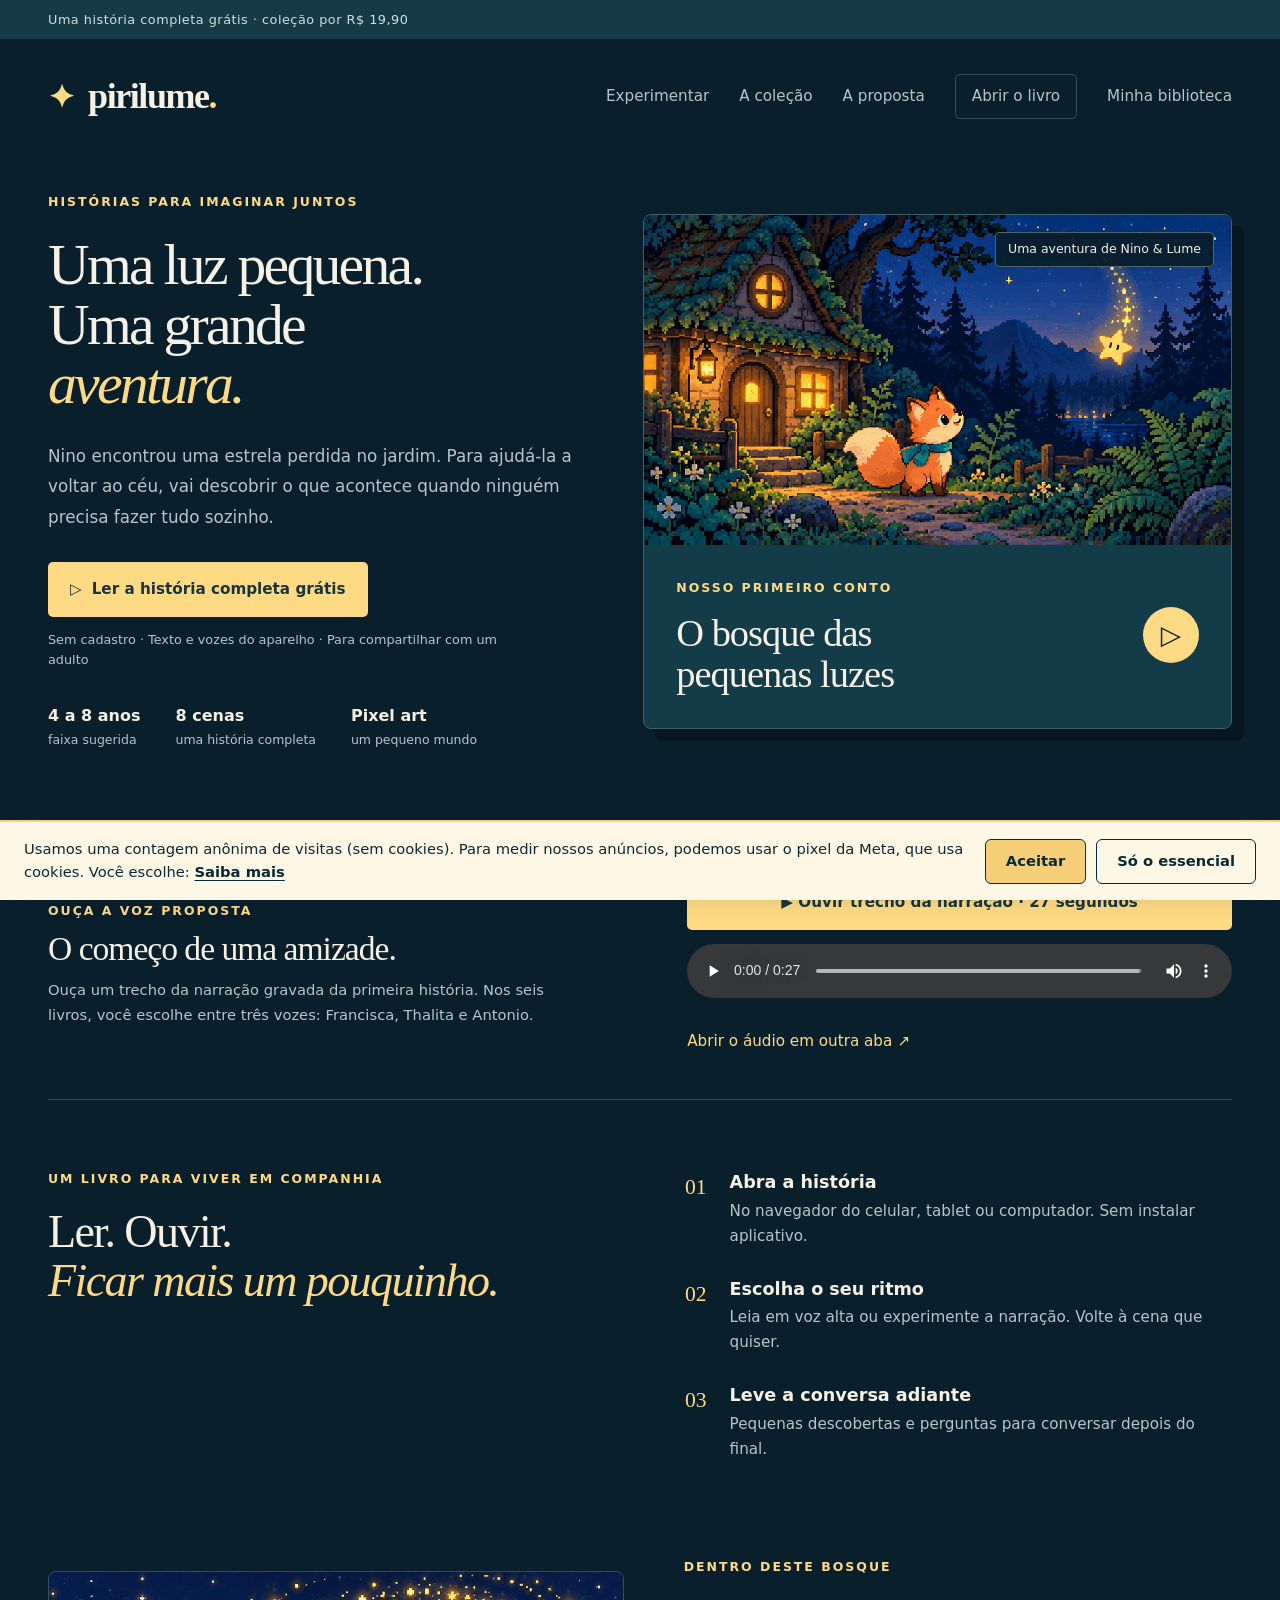
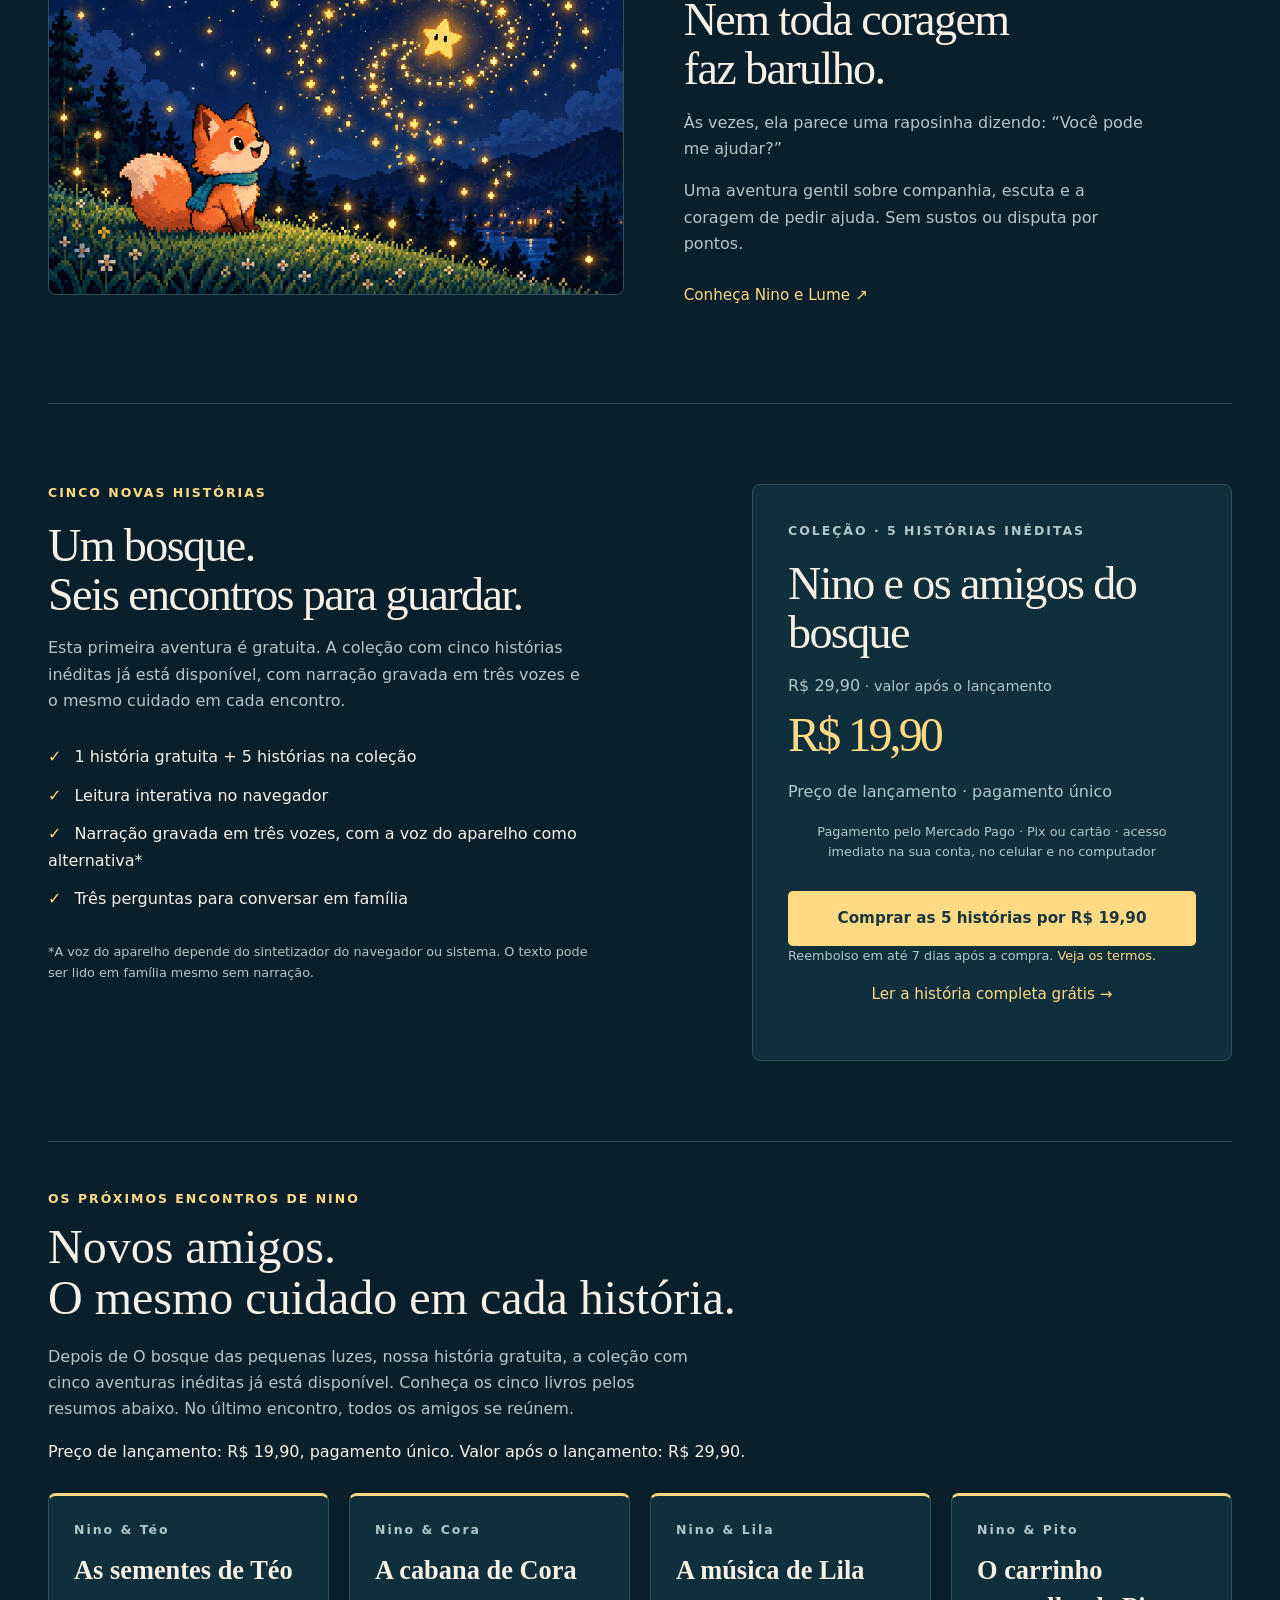
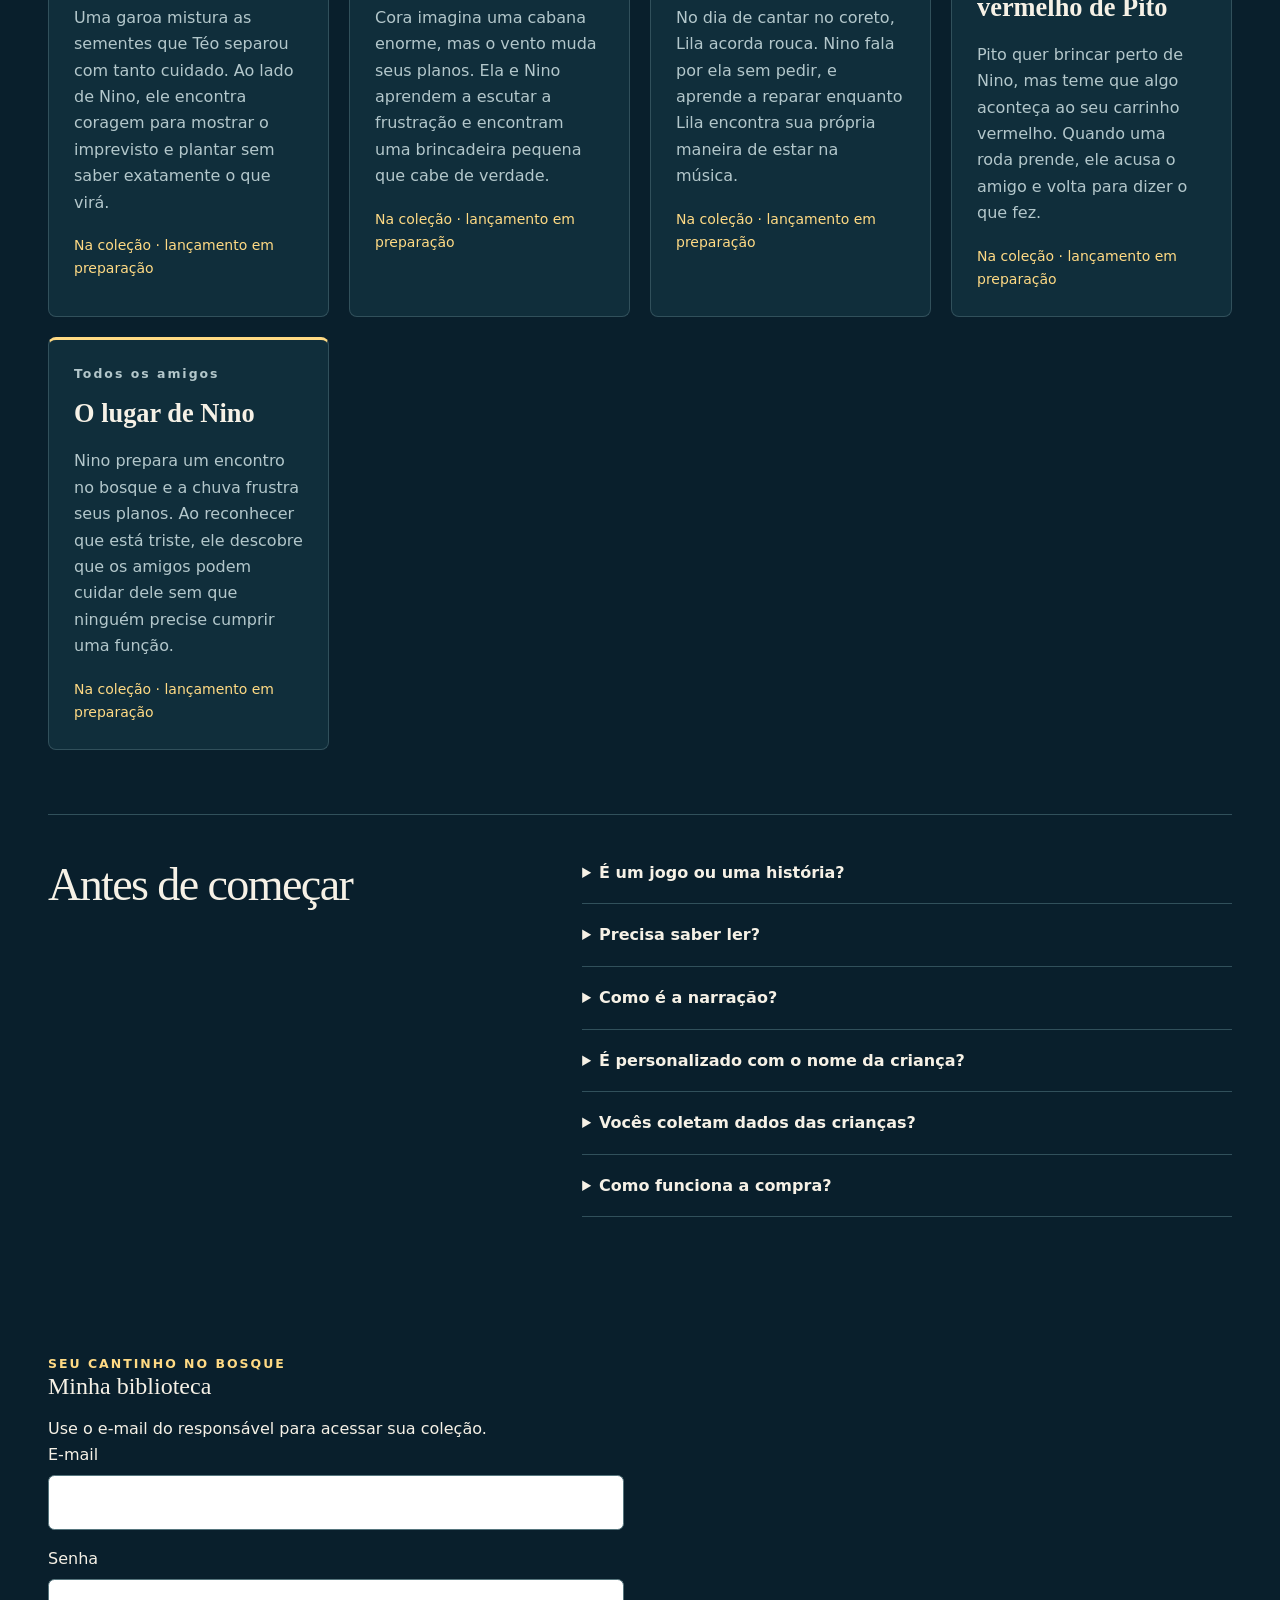
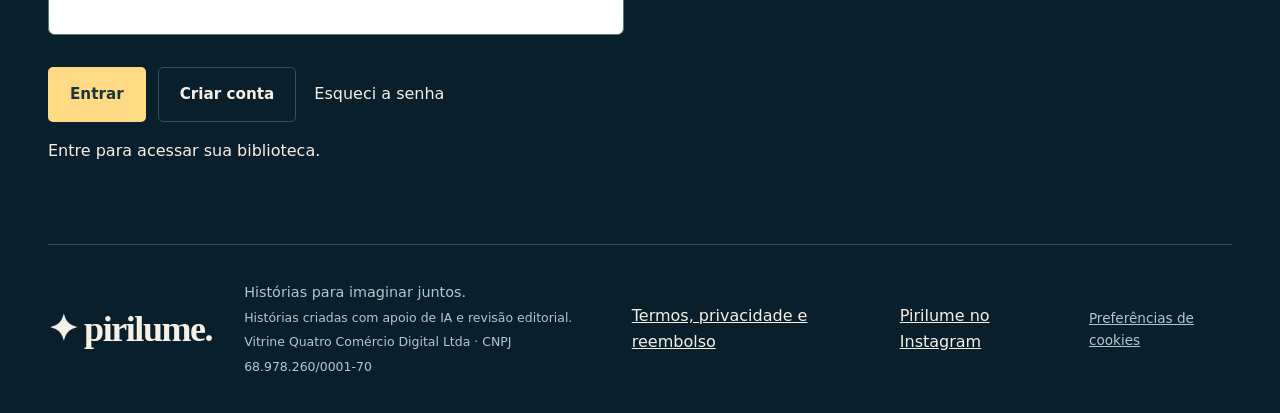
==== commit 428411e3: "Oferta visivel durante a leitura + curva de abandono por cena" ====
--- a/index.html
+++ b/index.html
@@ -19,11 +19,9 @@
   <meta name="twitter:title" content="Pirilume · Histórias ilustradas para ler e ouvir junto">
   <meta name="twitter:description" content="Uma história completa grátis e uma coleção de cinco aventuras de Nino e os amigos do bosque, com narração gravada em três vozes. Para ler e ouvir com crianças de 4 a 8 anos. R$ 19,90, pagamento único.">
   <meta name="twitter:image" content="https://pirilume.github.io/assets/og-pirilume.jpg">
-  <link rel="stylesheet" href="styles.css?v=collection-1"><link rel="stylesheet" href="book.css?v=collection-1"><script defer src="story.js"></script><script defer src="catalog.js"></script><script defer src="library.js?v=collection-1"></script><script defer src="app.js?v=collection-1"></script><script defer src="book.js?v=collection-1"></script><script defer src="preview.js?v=collection-1"></script>
+  <link rel="stylesheet" href="styles.css?v=collection-1"><link rel="stylesheet" href="book.css?v=collection-1"><script defer src="story.js"></script><script defer src="catalog.js"></script><script defer src="library.js?v=collection-1"></script><script defer src="metrica-config.js"></script><script defer src="metrica.js"></script><script defer src="app.js?v=collection-1"></script><script defer src="book.js?v=collection-1"></script><script defer src="preview.js?v=collection-1"></script>
 <script defer src="sales-config.js"></script><script defer src="checkout.js"></script>
 <script type="application/ld+json">{"@context":"https://schema.org","@type":"Product","name":"Nino e os amigos do bosque — coleção Pirilume","description":"Coleção de cinco histórias ilustradas de Nino e os amigos do bosque, com narração gravada em três vozes em português do Brasil, para ler e ouvir com crianças de 4 a 8 anos.","image":"https://pirilume.github.io/assets/og-pirilume.jpg","brand":{"@type":"Brand","name":"Pirilume"},"offers":{"@type":"Offer","price":"19.90","priceCurrency":"BRL","availability":"https://schema.org/InStock","url":"https://pirilume.github.io/","seller":{"@type":"Organization","name":"Vitrine Quatro Comércio Digital Ltda"}}}</script>
-<script defer src="metrica-config.js"></script>
-<script defer src="metrica.js"></script>
 <link rel="stylesheet" href="access.css"><script defer src="access-config.js"></script><script defer src="access.js"></script></head>
 <body>
   <a class="skip-link" href="#main">Pular para o conteúdo</a>
@@ -66,7 +64,7 @@
     </div>
     <section id="reader-view" class="view reader shell" hidden aria-labelledby="reader-heading">
       <div class="reader-heading"><div><p class="eyebrow" id="reader-mode">HISTÓRIA COMPLETA · GRATUITA</p><h1 id="reader-heading">O bosque das pequenas luzes</h1></div><div class="reader-heading-actions"><label class="book-picker-label" for="book-picker">Escolher livro<select id="book-picker"></select></label><button id="fullscreen-book" type="button" aria-pressed="false" hidden>Tela cheia</button><button id="close-book" class="text-link" hidden>Fechar o livro</button><a href="#inicio" class="text-link">Voltar à vitrine</a></div></div>
-      <p id="fullscreen-status" role="status"></p><div id="book-cover" class="book-cover"><div class="cover-face"><p class="eyebrow">PIRILUME · UMA AVENTURA DE NINO</p><h2 id="cover-title">O bosque das pequenas luzes</h2><div id="cover-art" class="scene-art art-a quadrant-0" role="img" aria-label="Nino encontra uma pequena luz no jardim"></div><p id="cover-subtitle">Uma história para descobrir juntos.</p><button id="open-book" class="button primary">Abrir o livro</button></div><label class="cover-voice" for="initial-voice">Quem vai contar esta história?<select id="initial-voice"><option value="">Automática · português</option></select><small>Escolha uma voz disponível no seu aparelho ou leia em família.</small></label></div><div class="reader-layout"><div class="reader-visual"><div id="reader-art" class="scene-art art-a quadrant-0" role="img"></div><div class="scene-topline"><span id="scene-counter">CENA 1 DE 8</span><span id="scene-friends">Nino & Lume</span></div></div><div class="reader-page" id="reader-page"><p class="eyebrow" id="chapter-kicker"></p><h2 id="chapter-title"></h2><div id="story-text"></div><div id="discovery-box"><p id="interaction-cue" role="status" aria-live="polite" hidden></p><button id="discovery-button" class="discovery-button"></button><p id="discovery-answer" hidden aria-live="polite"></p></div></div></div>
+      <p id="fullscreen-status" role="status"></p><div id="book-cover" class="book-cover"><div class="cover-face"><p class="eyebrow">PIRILUME · UMA AVENTURA DE NINO</p><h2 id="cover-title">O bosque das pequenas luzes</h2><div id="cover-art" class="scene-art art-a quadrant-0" role="img" aria-label="Nino encontra uma pequena luz no jardim"></div><p id="cover-subtitle">Uma história para descobrir juntos.</p><button id="open-book" class="button primary">Abrir o livro</button></div><label class="cover-voice" for="initial-voice">Quem vai contar esta história?<select id="initial-voice"><option value="">Automática · português</option></select><small>Escolha uma voz disponível no seu aparelho ou leia em família.</small></label></div><div class="reader-layout"><div class="reader-visual"><div id="reader-art" class="scene-art art-a quadrant-0" role="img"></div><div class="scene-topline"><span id="scene-counter">CENA 1 DE 8</span><span id="scene-friends">Nino & Lume</span></div></div><div class="reader-page" id="reader-page"><p class="eyebrow" id="chapter-kicker"></p><h2 id="chapter-title"></h2><div id="story-text"></div><p id="offer-strip" class="offer-strip" hidden>Nino tem mais quatro amigos no bosque. <button type="button" id="offer-strip-buy">Conhecer a coleção · R$ 19,90</button></p><div id="offer-mid" class="end-upsell" hidden><p class="eyebrow">A COLEÇÃO PIRILUME</p><h3>Nino tem mais quatro amigos</h3><p>Téo, Cora, Lila e Pito. Cinco histórias novas, ilustradas e narradas nas mesmas vozes, para ler junto do mesmo jeito. R$ 19,90, pagamento único, acesso imediato.</p><button type="button" class="button primary" id="offer-mid-buy">Conhecer a coleção · R$ 19,90</button></div><div id="discovery-box"><p id="interaction-cue" role="status" aria-live="polite" hidden></p><button id="discovery-button" class="discovery-button"></button><p id="discovery-answer" hidden aria-live="polite"></p></div></div></div>
       <div class="reader-controls"><div class="voice-controls"><button id="speak-button" class="button primary">▷ Ouvir cena</button><button id="stop-button" class="button secondary" disabled>Parar</button><label class="voice-label" for="voice-select">Escolha sua voz<select id="voice-select"><option value="">Automática · português</option></select></label><label class="auto-label"><input id="auto-advance" type="checkbox"> Narração contínua com pausa para interagir</label></div><div class="page-controls"><button id="prev-button" class="button secondary" aria-label="Cena anterior">← Anterior</button><button id="next-button" class="button secondary">Próxima →</button></div></div>
       <p class="voice-note" id="voice-status" role="status">Narração com voz do dispositivo. O timbre e a disponibilidade variam conforme o navegador.</p>
       <nav id="chapter-nav" class="chapter-nav" aria-label="Cenas da história"></nav>
--- a/styles.css
+++ b/styles.css
@@ -16,3 +16,16 @@
 .end-upsell .button{min-height:48px}
 .end-upsell .text-link{display:inline-block;margin-top:14px}
 @media(max-width:700px){.end-upsell{padding:20px}.end-upsell .button{width:100%}}
+/* Oferta visível durante a leitura gratuita (não só no fim): faixa discreta desde a cena 1
+   (#offer-strip) e cartão a partir da cena 4 (#offer-mid, reaproveita o visual de .end-upsell).
+   #reader-page tem fundo claro (var(--paper)), por isso usamos aqui a paleta ink/gold/paper
+   dedicada a fundos claros (mesma da faixa de cookies em access.css), em vez de var(--muted)/
+   var(--gold), pensadas para o fundo escuro do restante do site e ilegíveis sobre papel. */
+#offer-strip{margin-top:18px;padding-top:14px;border-top:1px solid var(--line);font-size:.95rem;color:#082a35cc}
+#offer-strip-buy{background:none;border:0;padding:2px 0;margin:0;font:inherit;font-size:inherit;color:#082a35;font-weight:650;text-decoration:underline;text-underline-offset:3px;cursor:pointer;display:inline-flex;align-items:center;min-height:44px}
+/* .end-upsell nasceu fora de .reader-layout, onde o texto ambiente já é claro (var(--ink)),
+   por isso nunca precisou de cor própria no h3. Reaproveitado aqui dentro de .reader-page (que
+   redefine a cor ambiente para var(--paper-ink), escura, pensada para o fundo claro do papel),
+   o título herdaria essa cor escura sobre o fundo escuro do cartão e ficaria ilegível. */
+#offer-mid{margin-top:20px;color:var(--ink)}
+@media(max-width:700px){#offer-strip{font-size:.9rem;padding-top:12px}}
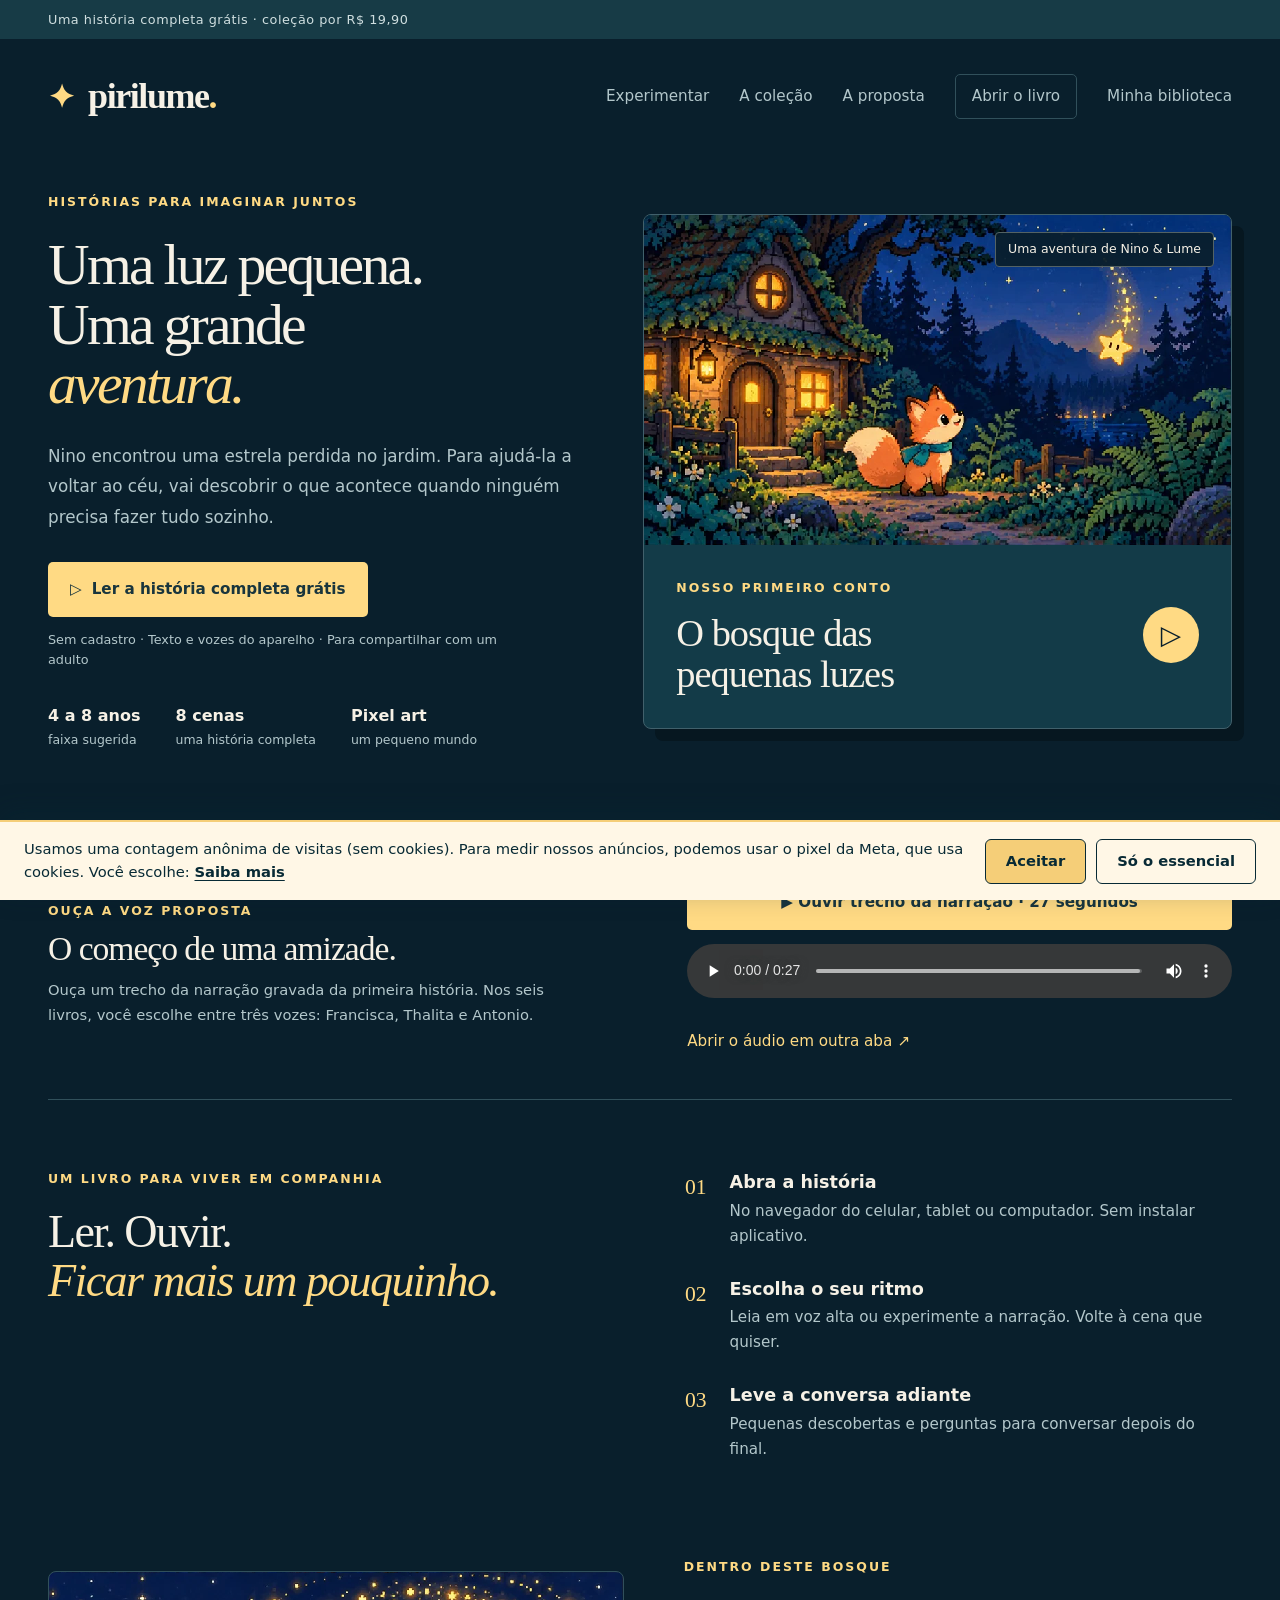
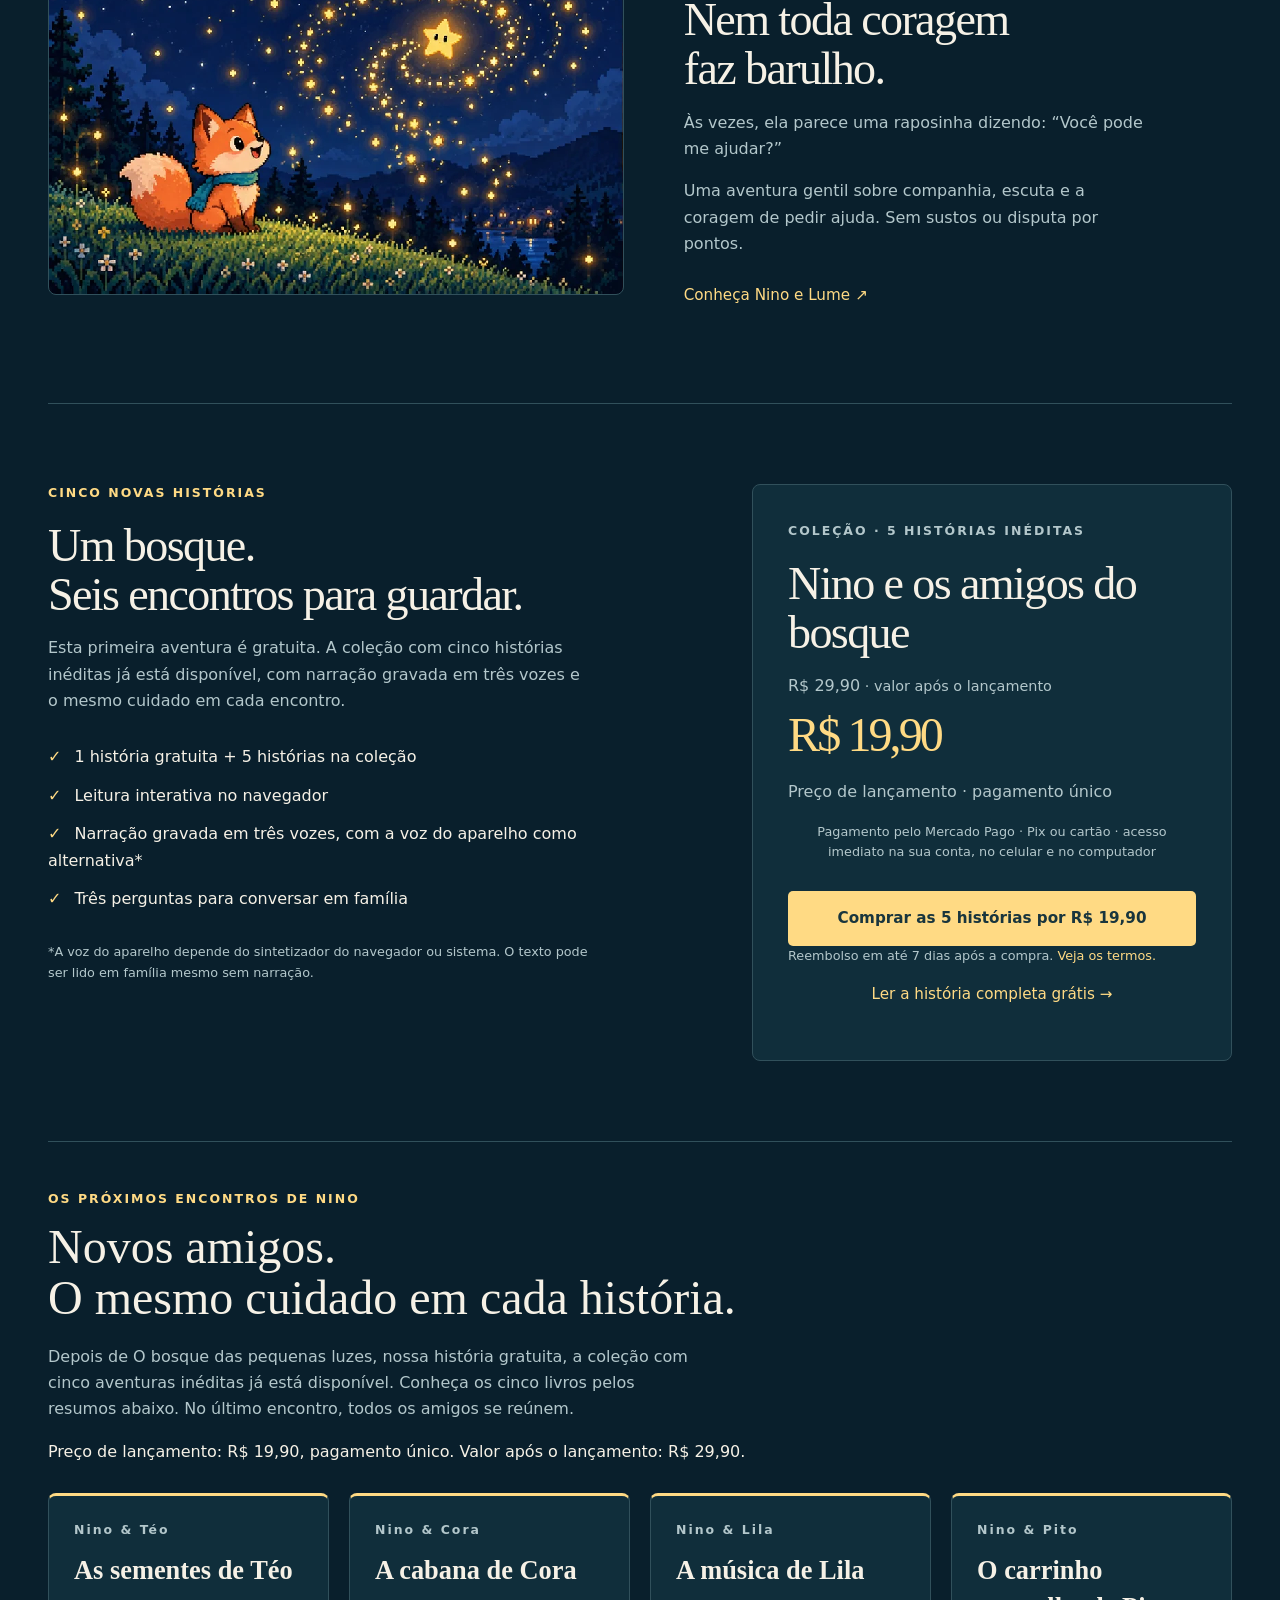
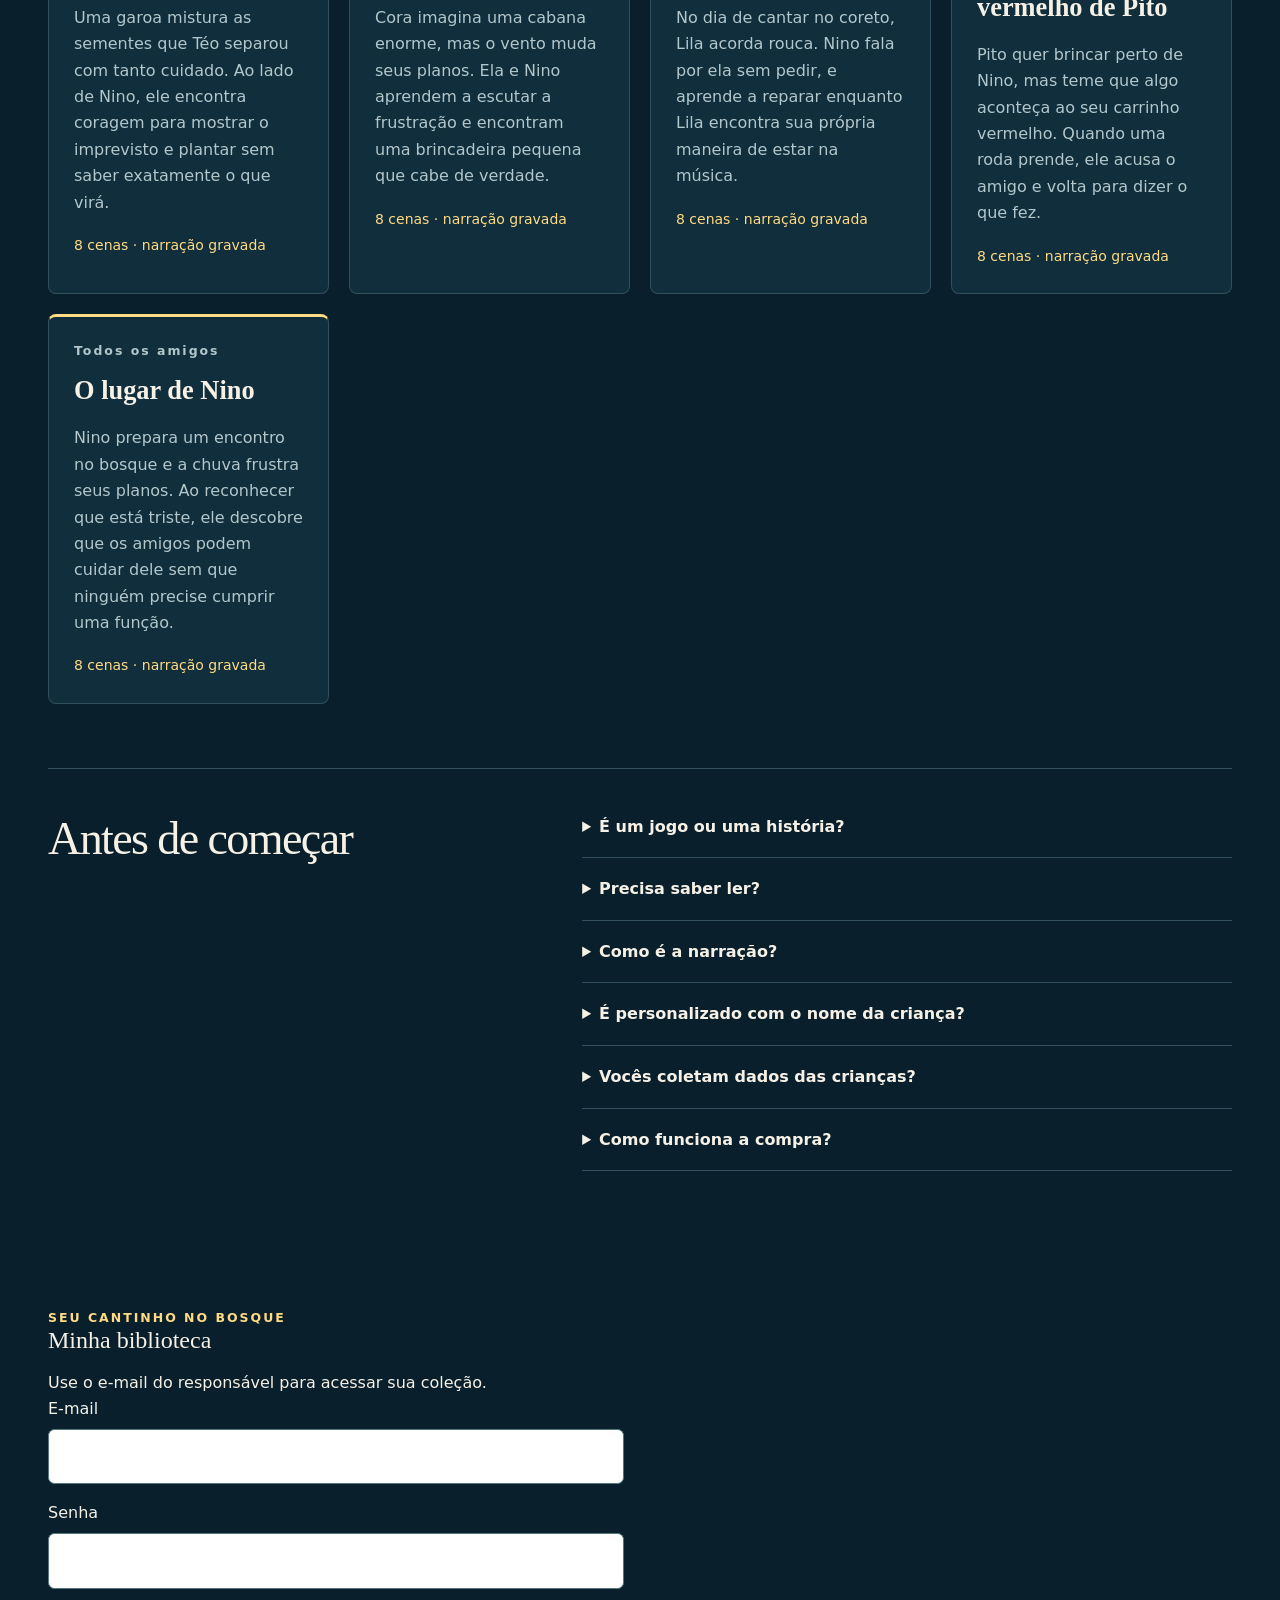
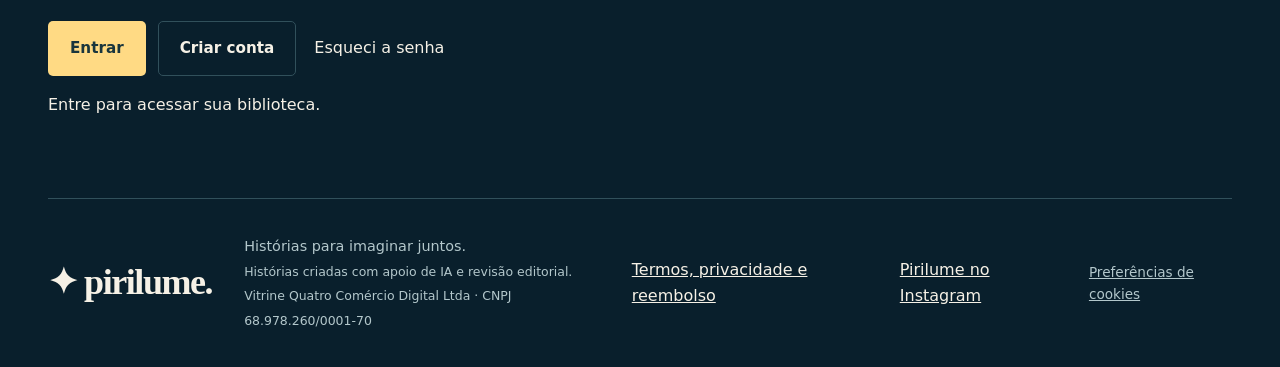
==== commit b2e40470: "Chegada direta na historia nao baixa o hero da home: 1,2 MB -> 564 KB Script inline no head marca <h" ====
--- a/index.html
+++ b/index.html
@@ -19,7 +19,9 @@
   <meta name="twitter:title" content="Pirilume · Histórias ilustradas para ler e ouvir junto">
   <meta name="twitter:description" content="Uma história completa grátis e uma coleção de cinco aventuras de Nino e os amigos do bosque, com narração gravada em três vozes. Para ler e ouvir com crianças de 4 a 8 anos. R$ 19,90, pagamento único.">
   <meta name="twitter:image" content="https://pirilume.github.io/assets/og-pirilume.jpg">
-  <link rel="stylesheet" href="styles.css?v=collection-1"><link rel="stylesheet" href="book.css?v=collection-1"><script defer src="story.js"></script><script defer src="catalog.js"></script><script defer src="library.js?v=collection-1"></script><script defer src="metrica-config.js"></script><script defer src="metrica.js"></script><script defer src="app.js?v=collection-1"></script><script defer src="book.js?v=collection-1"></script><script defer src="preview.js?v=collection-1"></script>
+  <!-- Esconde a home antes do layout: quem chega direto em #livro/... não deve baixar o hero da vitrine. -->
+  <script>if(/^#livro\//.test(location.hash))document.documentElement.classList.add('chegada-livro');</script>
+  <link rel="stylesheet" href="styles.css?v=collection-1"><link rel="stylesheet" href="book.css?v=collection-1"><script defer src="story.js"></script><script defer src="catalog.js"></script><script defer src="library.js?v=collection-1"></script><script defer src="metrica-config.js"></script><script defer src="metrica.js"></script><script defer src="app.js?v=collection-1"></script><script defer src="book.js?v=collection-1"></script><script defer src="leitura-rapida.js"></script><script defer src="preview.js?v=collection-1"></script>
 <script defer src="sales-config.js"></script><script defer src="checkout.js"></script>
 <script type="application/ld+json">{"@context":"https://schema.org","@type":"Product","name":"Nino e os amigos do bosque — coleção Pirilume","description":"Coleção de cinco histórias ilustradas de Nino e os amigos do bosque, com narração gravada em três vozes em português do Brasil, para ler e ouvir com crianças de 4 a 8 anos.","image":"https://pirilume.github.io/assets/og-pirilume.jpg","brand":{"@type":"Brand","name":"Pirilume"},"offers":{"@type":"Offer","price":"19.90","priceCurrency":"BRL","availability":"https://schema.org/InStock","url":"https://pirilume.github.io/","seller":{"@type":"Organization","name":"Vitrine Quatro Comércio Digital Ltda"}}}</script>
 <link rel="stylesheet" href="access.css"><script defer src="access-config.js"></script><script defer src="access.js"></script></head>
@@ -66,10 +68,15 @@
       <div class="reader-heading"><div><p class="eyebrow" id="reader-mode">HISTÓRIA COMPLETA · GRATUITA</p><h1 id="reader-heading">O bosque das pequenas luzes</h1></div><div class="reader-heading-actions"><label class="book-picker-label" for="book-picker">Escolher livro<select id="book-picker"></select></label><button id="fullscreen-book" type="button" aria-pressed="false" hidden>Tela cheia</button><button id="close-book" class="text-link" hidden>Fechar o livro</button><a href="#inicio" class="text-link">Voltar à vitrine</a></div></div>
       <p id="fullscreen-status" role="status"></p><div id="book-cover" class="book-cover"><div class="cover-face"><p class="eyebrow">PIRILUME · UMA AVENTURA DE NINO</p><h2 id="cover-title">O bosque das pequenas luzes</h2><div id="cover-art" class="scene-art art-a quadrant-0" role="img" aria-label="Nino encontra uma pequena luz no jardim"></div><p id="cover-subtitle">Uma história para descobrir juntos.</p><button id="open-book" class="button primary">Abrir o livro</button></div><label class="cover-voice" for="initial-voice">Quem vai contar esta história?<select id="initial-voice"><option value="">Automática · português</option></select><small>Escolha uma voz disponível no seu aparelho ou leia em família.</small></label></div><div class="reader-layout"><div class="reader-visual"><div id="reader-art" class="scene-art art-a quadrant-0" role="img"></div><div class="scene-topline"><span id="scene-counter">CENA 1 DE 8</span><span id="scene-friends">Nino & Lume</span></div></div><div class="reader-page" id="reader-page"><p class="eyebrow" id="chapter-kicker"></p><h2 id="chapter-title"></h2><div id="story-text"></div><p id="offer-strip" class="offer-strip" hidden>Nino tem mais quatro amigos no bosque. <button type="button" id="offer-strip-buy">Conhecer a coleção · R$ 19,90</button></p><div id="offer-mid" class="end-upsell" hidden><p class="eyebrow">A COLEÇÃO PIRILUME</p><h3>Nino tem mais quatro amigos</h3><p>Téo, Cora, Lila e Pito. Cinco histórias novas, ilustradas e narradas nas mesmas vozes, para ler junto do mesmo jeito. R$ 19,90, pagamento único, acesso imediato.</p><button type="button" class="button primary" id="offer-mid-buy">Conhecer a coleção · R$ 19,90</button></div><div id="discovery-box"><p id="interaction-cue" role="status" aria-live="polite" hidden></p><button id="discovery-button" class="discovery-button"></button><p id="discovery-answer" hidden aria-live="polite"></p></div></div></div>
       <div class="reader-controls"><div class="voice-controls"><button id="speak-button" class="button primary">▷ Ouvir cena</button><button id="stop-button" class="button secondary" disabled>Parar</button><label class="voice-label" for="voice-select">Escolha sua voz<select id="voice-select"><option value="">Automática · português</option></select></label><label class="auto-label"><input id="auto-advance" type="checkbox"> Narração contínua com pausa para interagir</label></div><div class="page-controls"><button id="prev-button" class="button secondary" aria-label="Cena anterior">← Anterior</button><button id="next-button" class="button secondary">Próxima →</button></div></div>
-      <p class="voice-note" id="voice-status" role="status">Narração com voz do dispositivo. O timbre e a disponibilidade variam conforme o navegador.</p>
+      <p class="voice-note" id="voice-status" role="status">Narração gravada em três vozes. Toque em Ouvir cena para começar.</p>
       <nav id="chapter-nav" class="chapter-nav" aria-label="Cenas da história"></nav>
       <div id="reader-end" class="reader-end" hidden><p class="eyebrow">A HISTÓRIA ACABA. A CONVERSA CONTINUA.</p><h2 id="end-title">Qual foi a sua pequena luz hoje?</h2><div id="end-questions" class="questions"><p>Quem ajudou Nino, mesmo sem carregar a estrela?</p><p>Você lembra de uma vez em que pediu ajuda?</p><p>Que pequena ajuda podemos oferecer amanhã?</p></div><div id="end-upsell" class="end-upsell" hidden><p class="eyebrow">A HISTÓRIA CONTINUA</p><h3>Nino e os amigos do bosque</h3><p>Cinco histórias novas, ilustradas e narradas, para ler e ouvir junto. R$ 19,90, pagamento único, acesso imediato.</p><button type="button" class="button primary" id="end-upsell-buy">Conhecer a coleção · R$ 19,90</button><a class="text-link" href="#colecao">Ver os cinco livros</a></div><div id="end-next" class="end-upsell" hidden><p class="eyebrow">CONTINUAR A LEITURA</p><h3 id="end-next-title"></h3><button type="button" class="button primary" id="end-next-button">Próxima história</button><a class="button primary" id="end-next-link" href="#biblioteca" hidden>Voltar à biblioteca</a></div><button class="button secondary" id="restart-button">Ler outra vez</button></div>
       <div id="sample-end" class="reader-end" hidden><p class="eyebrow">FIM DA AMOSTRA</p><h2>O bosque ainda guarda uma surpresa.</h2><p>Na versão completa, Nino e Lume encontram um riacho, um morro e uma ajuda inesperada.</p><a class="button primary" href="#oferta">Ver a proposta do produto</a><p class="micro">Esta é a amostra gratuita. As outras cinco histórias estão na coleção paga.</p></div>
+      <div id="leitura-rapida" hidden>
+        <button type="button" id="lr-ouvir" class="button primary">▷ Ouvir cena</button>
+        <span id="lr-contador" aria-hidden="true"></span>
+        <button type="button" id="lr-proxima" class="button secondary">Próxima →</button>
+      </div>
     </section>
     <noscript><p class="shell">A leitura por cenas precisa de JavaScript ativado. A vitrine continua disponível acima.</p></noscript>
   </main>
--- a/styles.css
+++ b/styles.css
@@ -1,5 +1,5 @@
 :root{color-scheme:dark;--bg:#091f2c;--panel:#102e3b;--ink:#f6f1e6;--muted:#b3c7cb;--gold:#ffda84;--line:#31505b;--soft:#163946;--paper:#f5f0e4;--paper-ink:#223a40;--serif:Georgia,'Times New Roman',serif;--sans:ui-sans-serif,system-ui,-apple-system,BlinkMacSystemFont,'Segoe UI',sans-serif}
-*{box-sizing:border-box}html{scroll-behavior:smooth;scroll-padding-top:30px}body{margin:0;background:var(--bg);color:var(--ink);font:1rem/1.65 var(--sans)}button,input,select{font:inherit}button,a,input,select,summary{-webkit-tap-highlight-color:transparent}button,a{touch-action:manipulation}button{cursor:pointer}button:disabled{cursor:not-allowed;opacity:.6}a{color:inherit}img{max-width:100%}h1,h2,h3,p{margin:0}h1,h2{font-family:var(--serif);font-weight:400;line-height:1.07}h3{font-size:1.1rem;font-weight:650;line-height:1.4}p+p{margin-top:1rem}h2+p,h3+p{margin-top:1rem}em{font-weight:400;color:var(--gold)}[hidden]{display:none!important}a,button,input,select,summary{outline-offset:5px}:focus-visible{outline:3px solid var(--gold)}.shell{max-width:1320px;width:calc(100% - 96px);margin-inline:auto}.skip-link{position:fixed;top:-70px;left:20px;background:var(--gold);color:var(--bg);padding:12px;z-index:99}.skip-link:focus{top:15px}.review-bar{display:flex;justify-content:space-between;gap:16px;padding:9px 48px;background:#173b46;color:#d0dfe0;font-size:.8rem;letter-spacing:.04em}.review-bar a{white-space:nowrap;text-underline-offset:4px}.site-header{display:flex;justify-content:space-between;align-items:center;gap:24px;max-width:1416px;margin:auto;padding:28px 48px}.brand{font-family:var(--serif);font-size:2.25rem;letter-spacing:-.04em;text-decoration:none;font-weight:700;white-space:nowrap}.brand-spark,.brand-dot{color:var(--gold)}.brand-spark{display:inline-block;font-size:2rem;margin-right:7px}.site-header nav{display:flex;gap:30px;align-items:center;font-size:.95rem}.site-header nav a{text-decoration:none;color:var(--muted)}.site-header nav a:hover{color:var(--gold)}.nav-review{border:1px solid var(--line);padding:9px 16px;border-radius:5px}.eyebrow{font-size:.78rem;line-height:1.5;letter-spacing:.16em;font-weight:650;color:var(--gold)}.hero{display:grid;grid-template-columns:1fr 1.1fr;gap:60px;align-items:center;padding-top:38px;padding-bottom:88px}.hero h1{font-size:clamp(2.8rem,4.5vw,4.9rem);letter-spacing:-.047em;margin-top:24px;line-height:1.03}.hero h1 em{display:block}.hero-lead{max-width:540px;color:var(--muted);margin-top:28px;font-size:1.05rem;line-height:1.8}.button{display:inline-flex;align-items:center;justify-content:center;gap:10px;padding:14px 21px;min-height:48px;border:1px solid transparent;border-radius:5px;font-size:.95rem;font-weight:650;text-decoration:none;transition:background .15s,transform .15s}.button:hover:not(:disabled){transform:translateY(-2px)}.primary{background:var(--gold);color:#19353d}.primary:hover:not(:disabled){background:#ffe6ac}.secondary{background:transparent;color:var(--ink);border-color:var(--line)}.secondary:hover:not(:disabled){background:var(--soft)}.hero .button{margin-top:30px}.micro{font-size:.8rem;line-height:1.6;color:var(--muted)}.hero .micro{margin-top:13px;max-width:450px}.hero-meta{display:flex;gap:35px;margin-top:32px}.hero-meta>span{font-size:1rem;font-weight:650}.hero-meta small{display:block;font-size:.78rem;font-weight:400;color:var(--muted);margin-top:1px}.hero-picture{position:relative;background:#133b48;border:1px solid #41606b;border-radius:8px;box-shadow:12px 12px 0 #061720;overflow:hidden}.scene-art{width:100%;aspect-ratio:16/9;background-size:200% 200%;background-repeat:no-repeat;background-color:#113544;image-rendering:pixelated}.art-a{background-image:url('assets/scene-sheet-a.png')}.art-b{background-image:url('assets/scene-sheet-b.png')}.quadrant-0{background-position:0% 0%}.quadrant-1{background-position:100% 0%}.quadrant-2{background-position:0% 100%}.quadrant-3{background-position:100% 100%}.picture-caption{padding:29px 32px 33px;display:flex;align-items:center;justify-content:space-between;gap:20px}.picture-caption h2{font-size:clamp(1.8rem,3vw,3rem);margin-top:12px;letter-spacing:-.025em}.round-button{width:56px;height:56px;min-width:56px;border-radius:50%;background:var(--gold);color:var(--bg);display:grid;place-items:center;font-size:1.65rem;text-decoration:none}.picture-tag{position:absolute;top:17px;right:17px;background:#091f2cee;border:1px solid #536264;color:var(--ink);padding:6px 12px;font-size:.78rem;border-radius:4px}.introduction{display:grid;grid-template-columns:1fr 1fr;gap:90px;border-top:1px solid var(--line);padding-block:70px}.introduction h2,.story-window h2,.offer h2,.faq h2{font-size:clamp(2.25rem,3.6vw,3.6rem);letter-spacing:-.035em;margin-top:18px}.intro-steps{display:flex;flex-direction:column;gap:28px}.intro-steps article{display:flex;gap:23px}.intro-steps article>span{font-family:var(--serif);font-size:1.35rem;color:var(--gold)}.intro-steps p{color:var(--muted);font-size:.95rem;margin-top:4px}.story-window{display:grid;grid-template-columns:1.05fr 1fr;gap:60px;align-items:center;padding-block:26px 95px}.story-window .scene-art{border-radius:8px;border:1px solid var(--line)}.story-window p:not(.eyebrow){color:var(--muted);max-width:470px}.text-link{font-size:.95rem;color:var(--gold);text-decoration:none;text-underline-offset:5px}.text-link:hover{text-decoration:underline}.story-window .text-link{display:inline-block;margin-top:25px}.offer{display:grid;grid-template-columns:1.3fr 1fr;gap:80px;border-top:1px solid var(--line);padding-block:80px}.offer-description>p:not(.eyebrow){max-width:540px;color:var(--muted)}.checklist{list-style:none;padding:0;margin:24px 0}.checklist li{padding:6px 0}.checklist li:before{content:'✓';color:var(--gold);margin-right:13px}.price-card{background:var(--panel);border:1px solid var(--line);padding:37px 35px;border-radius:8px;align-self:center}.price{font-family:var(--serif);font-size:6rem;line-height:1.2;letter-spacing:-.06em;margin-top:20px;white-space:nowrap}.price small{font-family:var(--sans);font-size:1.2rem;letter-spacing:0;margin-right:9px}.price>span{font-size:3rem;letter-spacing:-.06em}.price-card>p{color:var(--muted)}.price-card .button{display:flex;width:100%;margin-top:28px}.price-card .text-link{display:block;text-align:center;margin:16px 0}.price-card .micro{text-align:center}.faq{display:grid;grid-template-columns:1fr 1.4fr;gap:70px;padding-block:45px 90px;border-top:1px solid var(--line)}.faq h2{margin:0}.faq details{border-bottom:1px solid var(--line);padding:18px 0}.faq details:first-child{padding-top:0}summary{cursor:pointer;font-size:1rem;font-weight:650;line-height:1.6}.faq details p{color:var(--muted);font-size:.95rem;margin-top:15px}.site-footer{border-top:1px solid var(--line);padding-block:35px;display:flex;gap:32px;align-items:center;justify-content:space-between}.site-footer p{font-size:.9rem;color:var(--muted);line-height:1.7}.site-footer p span{font-size:.78rem}.site-footer>a:last-child{font-size:.85rem;color:var(--muted)}
+*{box-sizing:border-box}html{scroll-behavior:smooth;scroll-padding-top:30px}body{margin:0;background:var(--bg);color:var(--ink);font:1rem/1.65 var(--sans)}button,input,select{font:inherit}button,a,input,select,summary{-webkit-tap-highlight-color:transparent}button,a{touch-action:manipulation}button{cursor:pointer}button:disabled{cursor:not-allowed;opacity:.6}a{color:inherit}img{max-width:100%}h1,h2,h3,p{margin:0}h1,h2{font-family:var(--serif);font-weight:400;line-height:1.07}h3{font-size:1.1rem;font-weight:650;line-height:1.4}p+p{margin-top:1rem}h2+p,h3+p{margin-top:1rem}em{font-weight:400;color:var(--gold)}[hidden]{display:none!important}a,button,input,select,summary{outline-offset:5px}:focus-visible{outline:3px solid var(--gold)}.shell{max-width:1320px;width:calc(100% - 96px);margin-inline:auto}.skip-link{position:fixed;top:-70px;left:20px;background:var(--gold);color:var(--bg);padding:12px;z-index:99}.skip-link:focus{top:15px}.review-bar{display:flex;justify-content:space-between;gap:16px;padding:9px 48px;background:#173b46;color:#d0dfe0;font-size:.8rem;letter-spacing:.04em}.review-bar a{white-space:nowrap;text-underline-offset:4px}.site-header{display:flex;justify-content:space-between;align-items:center;gap:24px;max-width:1416px;margin:auto;padding:28px 48px}.brand{font-family:var(--serif);font-size:2.25rem;letter-spacing:-.04em;text-decoration:none;font-weight:700;white-space:nowrap}.brand-spark,.brand-dot{color:var(--gold)}.brand-spark{display:inline-block;font-size:2rem;margin-right:7px}.site-header nav{display:flex;gap:30px;align-items:center;font-size:.95rem}.site-header nav a{text-decoration:none;color:var(--muted)}.site-header nav a:hover{color:var(--gold)}.nav-review{border:1px solid var(--line);padding:9px 16px;border-radius:5px}.eyebrow{font-size:.78rem;line-height:1.5;letter-spacing:.16em;font-weight:650;color:var(--gold)}.hero{display:grid;grid-template-columns:1fr 1.1fr;gap:60px;align-items:center;padding-top:38px;padding-bottom:88px}.hero h1{font-size:clamp(2.8rem,4.5vw,4.9rem);letter-spacing:-.047em;margin-top:24px;line-height:1.03}.hero h1 em{display:block}.hero-lead{max-width:540px;color:var(--muted);margin-top:28px;font-size:1.05rem;line-height:1.8}.button{display:inline-flex;align-items:center;justify-content:center;gap:10px;padding:14px 21px;min-height:48px;border:1px solid transparent;border-radius:5px;font-size:.95rem;font-weight:650;text-decoration:none;transition:background .15s,transform .15s}.button:hover:not(:disabled){transform:translateY(-2px)}.primary{background:var(--gold);color:#19353d}.primary:hover:not(:disabled){background:#ffe6ac}.secondary{background:transparent;color:var(--ink);border-color:var(--line)}.secondary:hover:not(:disabled){background:var(--soft)}.hero .button{margin-top:30px}.micro{font-size:.8rem;line-height:1.6;color:var(--muted)}.hero .micro{margin-top:13px;max-width:450px}.hero-meta{display:flex;gap:35px;margin-top:32px}.hero-meta>span{font-size:1rem;font-weight:650}.hero-meta small{display:block;font-size:.78rem;font-weight:400;color:var(--muted);margin-top:1px}.hero-picture{position:relative;background:#133b48;border:1px solid #41606b;border-radius:8px;box-shadow:12px 12px 0 #061720;overflow:hidden}.scene-art{width:100%;aspect-ratio:16/9;background-size:200% 200%;background-repeat:no-repeat;background-color:#113544;image-rendering:pixelated}.art-a{background-image:url('assets/scene-sheet-a.webp')}.art-b{background-image:url('assets/scene-sheet-b.webp')}.quadrant-0{background-position:0% 0%}.quadrant-1{background-position:100% 0%}.quadrant-2{background-position:0% 100%}.quadrant-3{background-position:100% 100%}.picture-caption{padding:29px 32px 33px;display:flex;align-items:center;justify-content:space-between;gap:20px}.picture-caption h2{font-size:clamp(1.8rem,3vw,3rem);margin-top:12px;letter-spacing:-.025em}.round-button{width:56px;height:56px;min-width:56px;border-radius:50%;background:var(--gold);color:var(--bg);display:grid;place-items:center;font-size:1.65rem;text-decoration:none}.picture-tag{position:absolute;top:17px;right:17px;background:#091f2cee;border:1px solid #536264;color:var(--ink);padding:6px 12px;font-size:.78rem;border-radius:4px}.introduction{display:grid;grid-template-columns:1fr 1fr;gap:90px;border-top:1px solid var(--line);padding-block:70px}.introduction h2,.story-window h2,.offer h2,.faq h2{font-size:clamp(2.25rem,3.6vw,3.6rem);letter-spacing:-.035em;margin-top:18px}.intro-steps{display:flex;flex-direction:column;gap:28px}.intro-steps article{display:flex;gap:23px}.intro-steps article>span{font-family:var(--serif);font-size:1.35rem;color:var(--gold)}.intro-steps p{color:var(--muted);font-size:.95rem;margin-top:4px}.story-window{display:grid;grid-template-columns:1.05fr 1fr;gap:60px;align-items:center;padding-block:26px 95px}.story-window .scene-art{border-radius:8px;border:1px solid var(--line)}.story-window p:not(.eyebrow){color:var(--muted);max-width:470px}.text-link{font-size:.95rem;color:var(--gold);text-decoration:none;text-underline-offset:5px}.text-link:hover{text-decoration:underline}.story-window .text-link{display:inline-block;margin-top:25px}.offer{display:grid;grid-template-columns:1.3fr 1fr;gap:80px;border-top:1px solid var(--line);padding-block:80px}.offer-description>p:not(.eyebrow){max-width:540px;color:var(--muted)}.checklist{list-style:none;padding:0;margin:24px 0}.checklist li{padding:6px 0}.checklist li:before{content:'✓';color:var(--gold);margin-right:13px}.price-card{background:var(--panel);border:1px solid var(--line);padding:37px 35px;border-radius:8px;align-self:center}.price{font-family:var(--serif);font-size:6rem;line-height:1.2;letter-spacing:-.06em;margin-top:20px;white-space:nowrap}.price small{font-family:var(--sans);font-size:1.2rem;letter-spacing:0;margin-right:9px}.price>span{font-size:3rem;letter-spacing:-.06em}.price-card>p{color:var(--muted)}.price-card .button{display:flex;width:100%;margin-top:28px}.price-card .text-link{display:block;text-align:center;margin:16px 0}.price-card .micro{text-align:center}.faq{display:grid;grid-template-columns:1fr 1.4fr;gap:70px;padding-block:45px 90px;border-top:1px solid var(--line)}.faq h2{margin:0}.faq details{border-bottom:1px solid var(--line);padding:18px 0}.faq details:first-child{padding-top:0}summary{cursor:pointer;font-size:1rem;font-weight:650;line-height:1.6}.faq details p{color:var(--muted);font-size:.95rem;margin-top:15px}.site-footer{border-top:1px solid var(--line);padding-block:35px;display:flex;gap:32px;align-items:center;justify-content:space-between}.site-footer p{font-size:.9rem;color:var(--muted);line-height:1.7}.site-footer p span{font-size:.78rem}.site-footer>a:last-child{font-size:.85rem;color:var(--muted)}
 .reader{padding-block:22px 65px;display:flex;flex-direction:column}.reader-heading{order:1;display:flex;align-items:center;justify-content:space-between;gap:24px;padding-block:0 26px}.reader-heading h1{font-size:clamp(1.8rem,3.3vw,3rem);margin-top:10px;letter-spacing:-.025em}.reader-heading>a{white-space:nowrap}.reader-layout{order:4;display:grid;grid-template-columns:1.1fr 1fr;align-items:start;gap:0;border:1px solid var(--line);border-radius:8px;overflow:hidden;background:var(--paper);color:var(--paper-ink)}.reader-visual{background:#0b2430;color:var(--muted);position:sticky;top:0}.scene-topline{display:flex;justify-content:space-between;font-size:.8rem;padding:13px 20px;color:var(--muted)}.reader-page{padding:32px 36px}.reader-page .eyebrow{color:#5a6f50;font-size:.75rem}.reader-page h2{font-size:clamp(1.7rem,2.6vw,2.5rem);letter-spacing:-.025em;margin-block:12px 22px}.reader-page p{font-size:1.03rem;line-height:1.9}.reader-page #story-text p{border-left:3px solid transparent;padding-left:12px;margin-left:-15px;transition:background .2s}.reader-page #story-text p.is-speaking{background:#e5dec8;border-left-color:#a96b1b}.discovery-button{background:#e0e8dc;border:1px solid #9cafa1;border-radius:4px;padding:10px 15px;margin-top:22px;line-height:1.5;color:#254334;text-align:left;font-size:.9rem}.discovery-button:before{content:'✦';margin-right:9px;color:#77582d}#discovery-answer{margin-top:12px;font-size:.95rem;color:#506048}#discovery-button:focus-visible{outline-color:#567659}.reader-controls{order:2;display:flex;align-items:center;justify-content:space-between;gap:16px;padding:3px 0 14px;flex-wrap:wrap}.voice-controls{display:flex;align-items:center;gap:10px;flex-wrap:wrap}.voice-controls .button,.page-controls .button{padding:11px 16px;min-height:46px}.voice-label{font-size:.78rem;display:flex;flex-direction:column;gap:4px;color:var(--muted);max-width:230px}.voice-label select{font-size:.85rem;background:var(--panel);border:1px solid var(--line);border-radius:4px;color:var(--ink);max-width:230px;padding:7px 10px}.auto-label{font-size:.82rem;color:var(--muted);max-width:175px;line-height:1.5;display:flex;align-items:flex-start;gap:7px;cursor:pointer}.auto-label input{margin-top:4px;width:17px;height:17px;flex:0 0 auto;accent-color:var(--gold)}.page-controls{display:flex;gap:10px}.voice-note{order:3;font-size:.82rem;color:var(--muted);margin-bottom:20px}.chapter-nav{order:5;display:flex;justify-content:center;gap:11px;flex-wrap:wrap;margin-top:26px}.chapter-nav button{width:44px;height:44px;border-radius:4px;border:1px solid var(--line);color:var(--muted);background:transparent;font-size:.9rem}.chapter-nav button[aria-current=step]{background:var(--gold);color:var(--bg);border-color:var(--gold)}.reader-end{order:6;padding:45px;text-align:center;background:var(--panel);border:1px solid var(--line);margin-top:28px;border-radius:8px}.reader-end h2{font-size:2.6rem;letter-spacing:-.03em;margin:14px 0 22px}.reader-end>.button{margin-top:22px}.reader-end>.micro{margin-top:18px}.questions{display:grid;grid-template-columns:repeat(3,1fr);gap:25px;margin-top:30px}.questions p{color:var(--muted);margin:0;font-size:1rem}
 .launch{padding-block:30px 80px}.launch-heading{display:flex;align-items:center;justify-content:space-between;gap:24px}.launch-heading h1{font-size:clamp(2.7rem,5vw,5rem);letter-spacing:-.045em;margin-top:20px}.launch-heading p:not(.eyebrow){color:var(--muted);margin-top:20px;max-width:680px}.status-chip{background:var(--panel);border:1px solid var(--line);padding:8px 15px;border-radius:4px;font-size:.85rem;white-space:nowrap}.launch-alert{background:#3b3528;border-left:3px solid var(--gold);padding:22px 25px;margin-top:30px;font-size:.98rem;color:#eee0bf}.launch-alert strong{display:block;margin-bottom:6px;color:var(--gold)}.kit-nav{display:flex;gap:12px;flex-wrap:wrap;margin-top:28px}.kit-nav a{border:1px solid var(--line);padding:8px 17px;border-radius:4px;font-size:.92rem;text-decoration:none}.kit-nav a:hover{background:var(--soft)}.kit-section{padding-block:60px;border-bottom:1px solid var(--line);scroll-margin-top:20px}.kit-section>h2{font-size:clamp(2rem,3.5vw,3.4rem);letter-spacing:-.035em;max-width:850px;margin-top:14px}.kit-section>p:not(.eyebrow){max-width:900px;color:var(--muted)}.large-copy{font-family:var(--serif);font-size:1.6rem;line-height:1.5}.decision-grid{display:grid;grid-template-columns:1fr 1fr;gap:30px;margin-top:32px}.decision-grid article{background:var(--panel);padding:28px;border:1px solid var(--line);border-radius:6px}.decision-grid p{color:var(--muted);font-size:.97rem}.decision-grid h3:not(:first-child){margin-top:27px}.note,.source-note{font-size:.86rem;line-height:1.75;color:var(--muted);margin-top:22px!important}.source-note a,.aside-note a{color:var(--gold)}.funnel{list-style:none;padding:0;display:flex;flex-direction:column;margin-top:35px;gap:0}.funnel>li{display:flex;gap:22px;padding-bottom:30px;position:relative}.funnel>li>span{background:var(--gold);color:var(--bg);min-width:42px;height:42px;display:grid;place-items:center;border-radius:4px;font-weight:700;z-index:1}.funnel>li:not(:last-child):before{content:'';position:absolute;left:20px;top:42px;bottom:0;width:1px;background:var(--line)}.funnel p{margin-top:7px;color:var(--muted)}.funnel small{font-size:.82rem;display:block;margin-top:7px;color:#d1d5ba}.aside-note{padding:25px;background:#163c45;border-left:3px solid #83b4b5;margin-top:22px;font-size:.97rem}.aside-note p{color:var(--muted);margin-top:9px}.copy-text{white-space:pre-wrap;line-height:1.8;font-size:.97rem;margin-top:15px;color:#d1dee0}.copy-button{padding:9px 14px;margin-top:18px;border:1px solid #769398;background:transparent;color:var(--gold);font-size:.87rem;border-radius:4px;min-height:44px}.copy-button:hover{background:#234a53}.simple-list{padding-left:20px;color:var(--muted);font-size:.97rem}.simple-list li+li{margin-top:12px}.reel-grid{display:grid;grid-template-columns:repeat(3,1fr);gap:24px;margin-top:32px}.reel-card{border:1px solid var(--line);border-radius:6px;padding:27px;background:#0d2936}.content-tag{font-size:.75rem;letter-spacing:.09em;color:var(--gold)}.reel-card h3{font-family:var(--serif);font-size:1.65rem;margin-top:14px}.reel-card .copy-text{font-size:.9rem;line-height:1.85}.production-note{margin-top:30px;padding:20px;border:1px solid var(--line)}.production-note p{color:var(--muted);margin-top:15px;font-size:.96rem}.calculator{display:grid;grid-template-columns:1.2fr 1fr;gap:35px;margin-top:30px}.calc-inputs{display:grid;grid-template-columns:1fr 1fr;gap:20px}.calc-inputs label{display:flex;flex-direction:column;font-size:.87rem;gap:8px;color:var(--muted)}.calc-inputs input{width:100%;padding:12px 14px;background:var(--panel);color:var(--ink);border:1px solid #55717c;border-radius:4px;font-size:1.05rem}.calc-results{background:var(--panel);border:1px solid var(--line);padding:30px;border-radius:6px;align-self:start}.calc-results>p{font-size:.9rem;color:var(--muted)}.calc-results>strong{display:block;font-family:var(--serif);font-size:3.5rem;color:var(--gold);margin-block:12px;letter-spacing:-.04em}.calc-line{display:flex;justify-content:space-between;gap:22px;font-size:.94rem;padding-top:22px;margin-top:22px;border-top:1px solid var(--line)}.calc-line b{white-space:nowrap}.calc-warning{font-size:.86rem;margin-top:24px;color:#f5b995!important}.table-scroll{overflow-x:auto;margin-top:30px}table{border-collapse:collapse;width:100%;font-size:.96rem;min-width:650px}th,td{padding:20px;text-align:left;vertical-align:top;border-bottom:1px solid var(--line)}th{background:var(--panel);font-size:.85rem;color:var(--gold)}td{color:var(--muted)}td:first-child{color:var(--ink);font-weight:650;min-width:155px}.launch-checklist{list-style:none;padding:0;margin-top:30px;display:grid;grid-template-columns:1fr 1fr;gap:28px 35px}.launch-checklist>li{display:flex;gap:17px}.launch-checklist>li>span{width:32px;min-width:32px;height:32px;border:1px solid #769398;border-radius:4px;display:grid;place-items:center;font-size:.86rem}.launch-checklist .done{background:#284c43;color:#bfdfc7;border-color:#4b7562}.launch-checklist strong{font-size:1rem}.launch-checklist p{margin-top:6px;font-size:.93rem;color:var(--muted)}.final-decision>.button{margin-top:28px}.toast{position:fixed;left:50%;bottom:25px;transform:translateX(-50%);background:var(--gold);color:var(--bg);padding:15px 25px;border-radius:5px;box-shadow:0 5px 30px #0007;max-width:90vw;font-size:.92rem;z-index:20}
 .voice-preview{display:grid;grid-template-columns:1.1fr 1fr;gap:40px;align-items:center;border-top:1px solid var(--line);padding-block:35px 45px}.voice-preview h2{font-size:2.1rem;letter-spacing:-.03em;margin-top:10px}.voice-preview p:not(.eyebrow){font-size:.92rem;color:var(--muted);margin-top:12px;max-width:520px}.voice-preview audio{width:100%;display:block}.audio-credit{font-size:.75rem!important;text-align:right}.audio-credit a{color:var(--muted);text-underline-offset:3px}@media(max-width:700px){.voice-preview{grid-template-columns:1fr;gap:22px;padding-block:30px}.voice-preview h2{font-size:1.85rem}.audio-credit{text-align:left}}
@@ -29,3 +29,5 @@
    o título herdaria essa cor escura sobre o fundo escuro do cartão e ficaria ilegível. */
 #offer-mid{margin-top:20px;color:var(--ink)}
 @media(max-width:700px){#offer-strip{font-size:.9rem;padding-top:12px}}
+/* Chegada direta em #livro/...: esconde a home antes do primeiro paint (script inline no head), pra não baixar o hero. */
+.chegada-livro #home-view{display:none}
--- a/book.css
+++ b/book.css
@@ -53,8 +53,8 @@
 @keyframes interaction-invite{0%,100%{box-shadow:0 0 0 3px #d7aa5030}50%{box-shadow:0 0 0 8px #d7aa5060}}
 @media(prefers-reduced-motion:reduce){.discovery-button[data-awaiting="true"]{animation:none}}
 .reader-layout>.reader-visual{aspect-ratio:1;min-height:0;align-self:start}
-.reader-visual .art-a{background-image:url('assets/scene-sheet-a-expanded.png')}
-.reader-visual .art-b{background-image:url('assets/scene-sheet-b-expanded.png')}
+.reader-visual .art-a{background-image:url('assets/scene-sheet-a-expanded.webp')}
+.reader-visual .art-b{background-image:url('assets/scene-sheet-b-expanded.webp')}
 @media(min-width:901px){
   .reader-layout{container-type:inline-size}
   .reader-layout>.reader-page{height:50cqw;min-height:0;overflow-y:auto;overscroll-behavior:contain;scrollbar-width:thin}
@@ -90,3 +90,45 @@
   .reading-focus .reader-controls{gap:10px}
   .reading-focus .reader:fullscreen{width:100%;max-width:none;margin:0;padding-inline:max(24px,calc((100vw - min(1440px,max(900px,calc(200dvh - 480px))))/2))}
 }
+
+/* Celular: quem chega de anúncio precisa ver a HISTÓRIA (arte + texto) na primeira dobra,
+   não um painel de controles. .reader-heading e .reader-controls viram display:contents
+   só aqui para que seus dois miolos (título x utilitários; navegação x áudio) recebam
+   `order` independente dentro do flex column de .reader, sem mexer no HTML. */
+@media(max-width:900px){
+  .reader{padding-block:12px 40px}
+  .reader-heading,.reader-controls{display:contents}
+  .reader-heading>div:not(.reader-heading-actions){order:10;margin-bottom:8px}
+  .reader-heading h1{font-size:1.3rem;margin-top:2px;line-height:1.18}
+  .reader-heading .eyebrow{font-size:.68rem}
+  .book-cover{order:20}
+  .reader-layout{order:30}
+  .reader-end{order:30}
+  .page-controls{order:40;margin-top:16px}
+  .chapter-nav{order:40}
+  .voice-controls{order:50;margin-top:14px}
+  .voice-note{order:50;margin-top:10px}
+  .reader-heading-actions{order:60;margin-top:22px;padding-top:14px;border-top:1px solid var(--line)}
+  #fullscreen-status{order:60}
+
+  /* Barra fixa "leitura rápida": as duas ações que importam (ouvir/avançar) sempre
+     à mão, sem rolar. z-index 50 fica abaixo da faixa de consentimento (z-index 60
+     em access.css) para nunca cobri-la; leitura-rapida.js empurra a barra para cima
+     da faixa (var(--lr-consent-offset)) enquanto ela existir no DOM. */
+  #leitura-rapida{position:fixed;left:0;right:0;bottom:var(--lr-consent-offset,0px);z-index:50;display:flex;align-items:center;gap:10px;padding:10px 14px calc(10px + env(safe-area-inset-bottom));background:var(--bg);background:color-mix(in srgb,var(--bg) 92%,transparent);backdrop-filter:blur(6px);-webkit-backdrop-filter:blur(6px);border-top:1px solid var(--line);box-shadow:0 -8px 24px #0006}
+  #leitura-rapida #lr-ouvir{flex:1.4;min-height:48px}
+  #leitura-rapida #lr-proxima{flex:1;min-height:48px}
+  /* Em 360px "Próxima →" quebrava em duas linhas (seta cai pra segunda linha,
+     barra passa de 76px pra 101px de altura): trava numa linha e aperta um
+     pouco o espaço dos dois botões e do contador só aqui dentro. */
+  #leitura-rapida #lr-ouvir,#leitura-rapida #lr-proxima{white-space:nowrap;padding-left:10px;padding-right:10px}
+  #lr-contador{flex:0 0 auto;width:36px;text-align:center;font-size:.8rem;color:var(--muted)}
+  /* Espaço extra no fim do conteúdo do leitor para a barra fixa nunca cobrir o
+     último elemento (perguntas do fim, botão "Ler outra vez" etc.) ao rolar até lá. */
+  .reader{padding-bottom:96px}
+}
+
+@media(min-width:901px){
+  /* No desktop os controles já ficam visíveis no topo: a barra fixa não existe ali. */
+  #leitura-rapida{display:none}
+}
--- a/access.css
+++ b/access.css
@@ -17,4 +17,4 @@
 .consent-accept:hover{background:#f8dc9e}
 .consent-essential{background:transparent;color:#082a35}
 .consent-essential:hover{background:rgba(8,42,53,.08)}
-@media(max-width:600px){.consent-banner{flex-direction:column;align-items:stretch;justify-content:flex-start;gap:14px;padding:16px 18px}.consent-banner p{flex:1 1 auto}.consent-actions{width:100%}.consent-actions button{flex:1 1 0}}
+@media(max-width:600px){.consent-banner{flex-direction:column;align-items:stretch;justify-content:flex-start;gap:8px;padding:10px 14px;font-size:.85rem;line-height:1.32}.consent-banner p{flex:1 1 auto;font-size:.85rem;line-height:1.32;margin:0}.consent-actions{width:100%;flex-wrap:nowrap;gap:8px}.consent-actions button{flex:1 1 0;min-height:44px;padding:8px 10px;font-size:.85rem}}
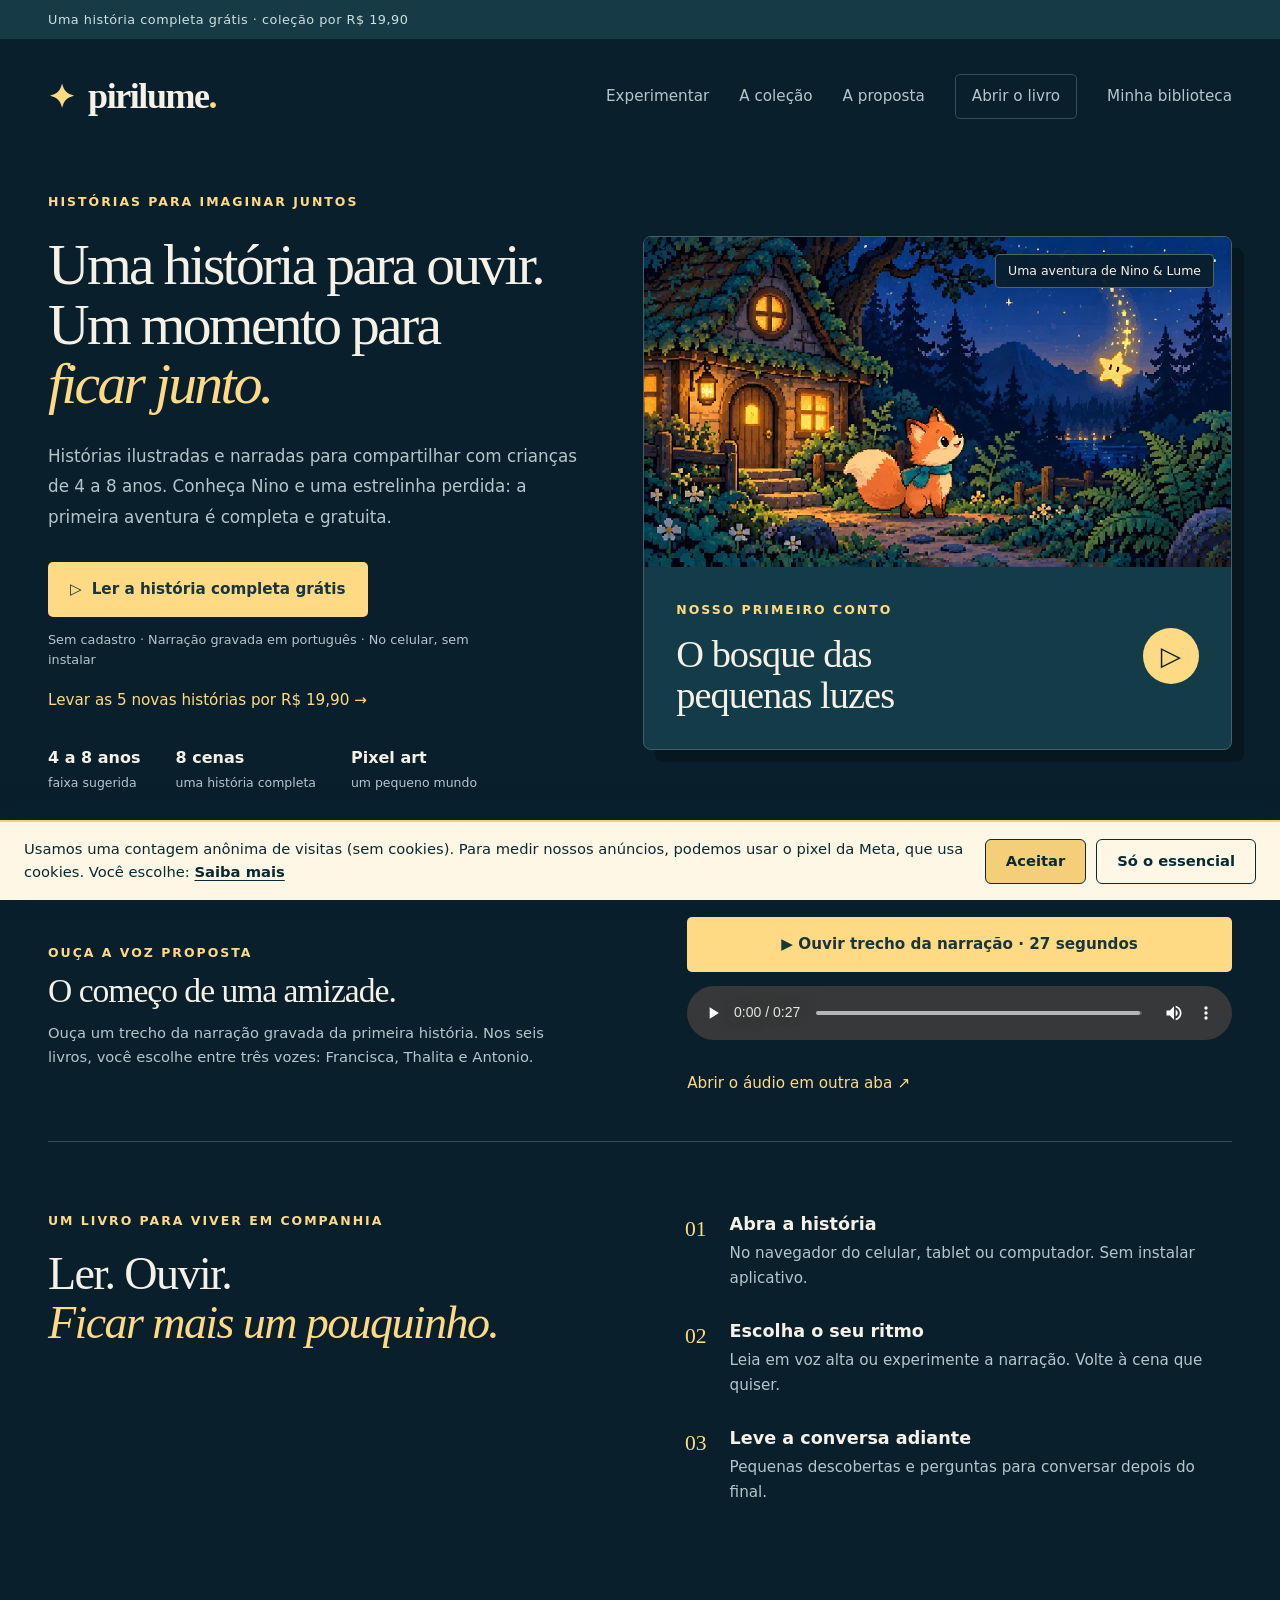
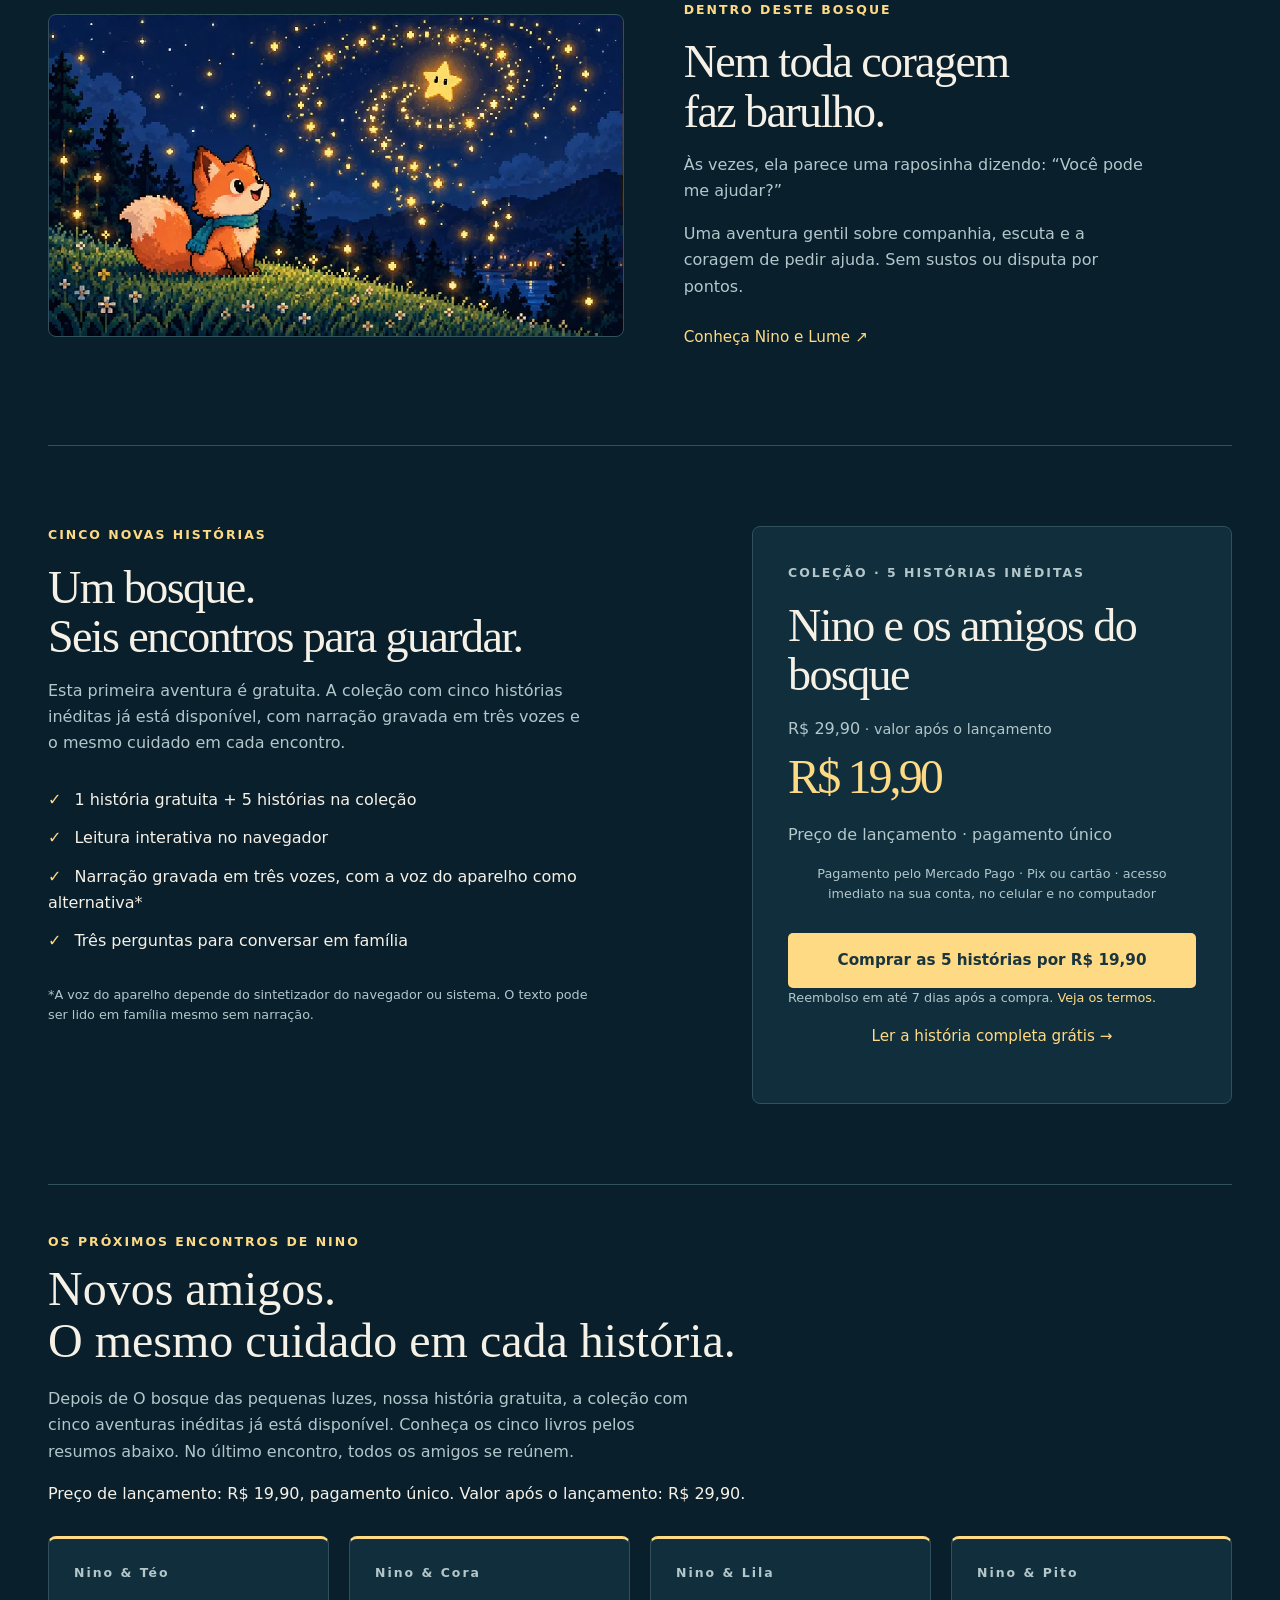
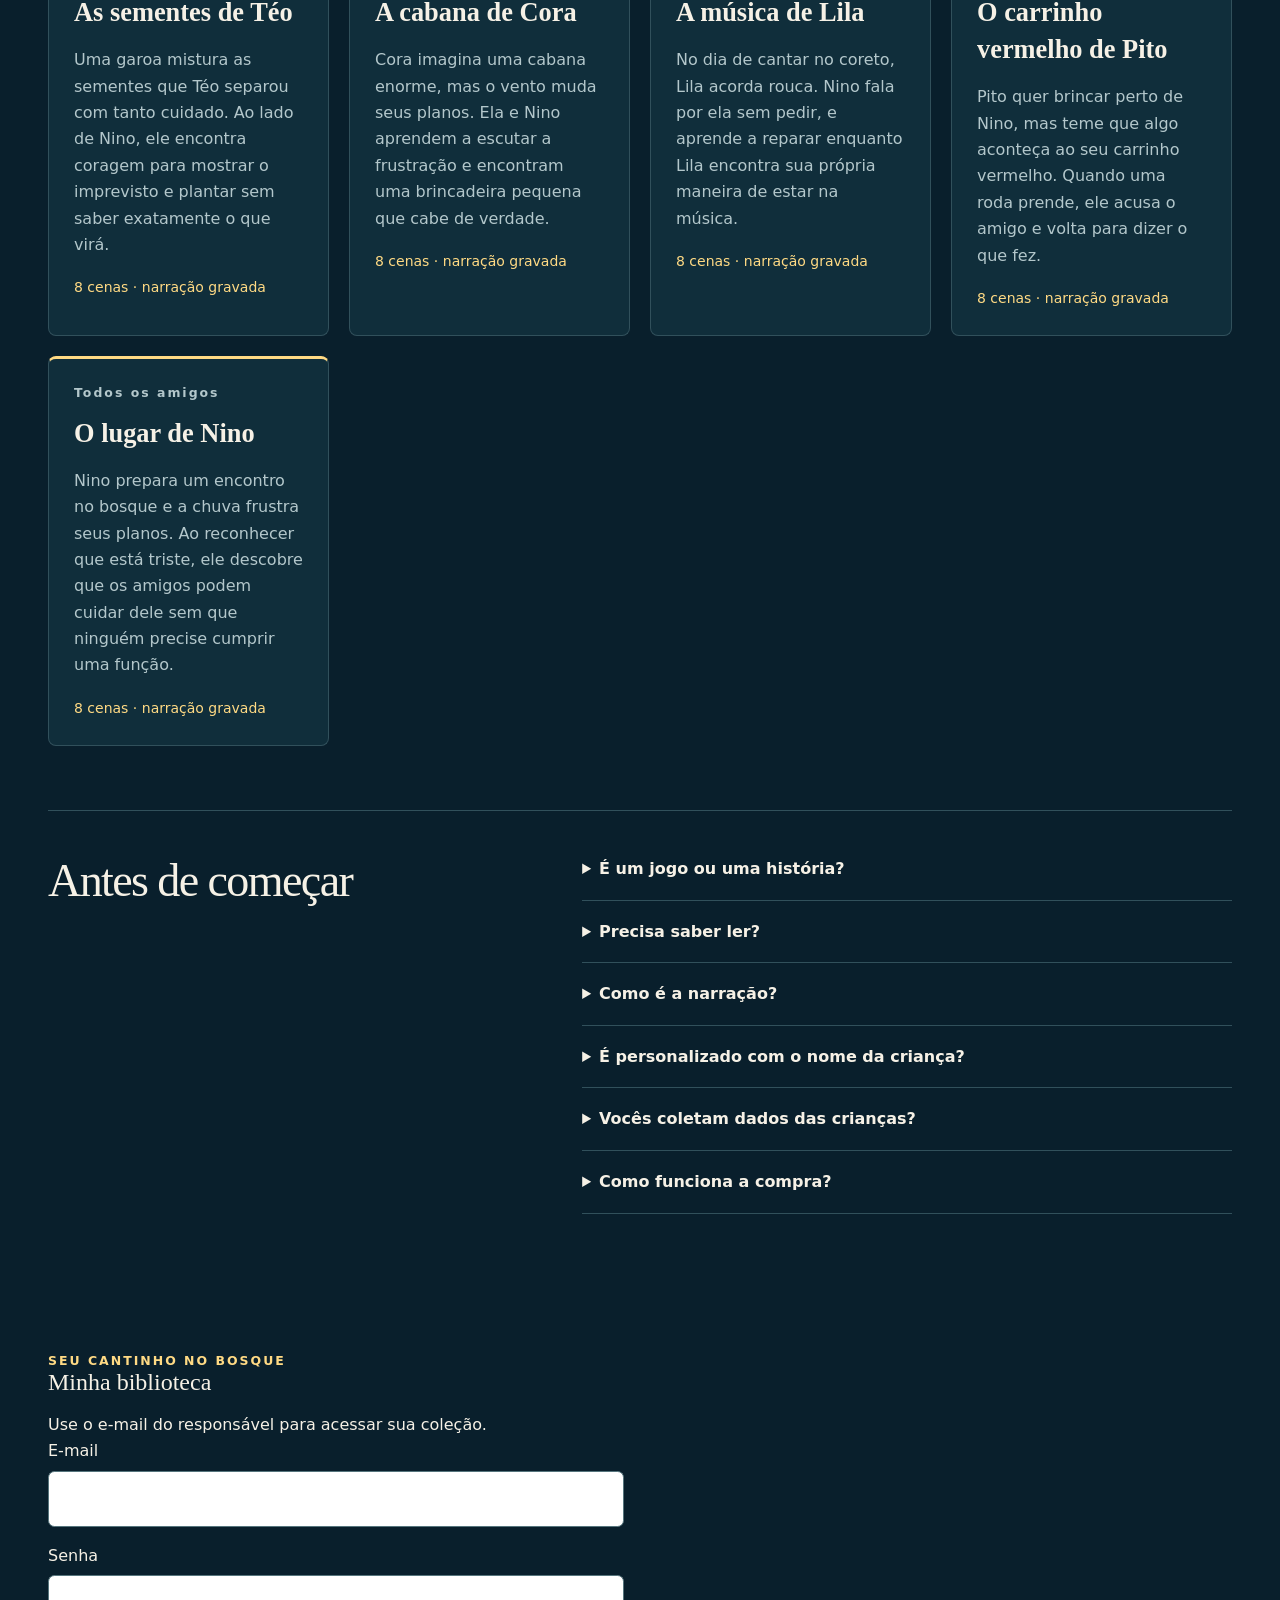
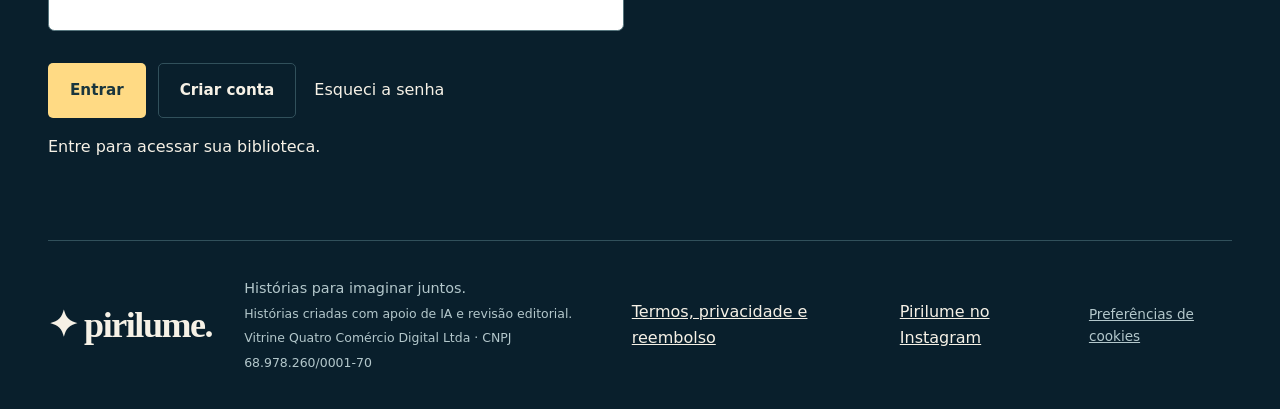
==== commit 4a30dbbb: "Simplifica compra e corrige funil de conversao" ====
--- a/index.html
+++ b/index.html
@@ -37,10 +37,11 @@
       <section class="hero shell">
         <div class="hero-copy">
           <p class="eyebrow">HISTÓRIAS PARA IMAGINAR JUNTOS</p>
-          <h1>Uma luz pequena.<br>Uma grande <em>aventura.</em></h1>
-          <p class="hero-lead">Nino encontrou uma estrela perdida no jardim. Para ajudá-la a voltar ao céu, vai descobrir o que acontece quando ninguém precisa fazer tudo sozinho.</p>
+          <h1>Uma história para ouvir.<br>Um momento para <em>ficar junto.</em></h1>
+          <p class="hero-lead">Histórias ilustradas e narradas para compartilhar com crianças de 4 a 8 anos. Conheça Nino e uma estrelinha perdida: a primeira aventura é completa e gratuita.</p>
           <a class="button primary" href="#amostra"><span aria-hidden="true">▷</span> Ler a história completa grátis</a>
-          <p class="micro">Sem cadastro · Texto e vozes do aparelho · Para compartilhar com um adulto</p>
+          <p class="micro">Sem cadastro · Narração gravada em português · No celular, sem instalar</p>
+          <p><a class="text-link" href="#oferta">Levar as 5 novas histórias por R$ 19,90 →</a></p>
           <div class="hero-meta"><span>4 a 8 anos<small>faixa sugerida</small></span><span>8 cenas<small>uma história completa</small></span><span>Pixel art<small>um pequeno mundo</small></span></div>
         </div>
         <div class="hero-picture">
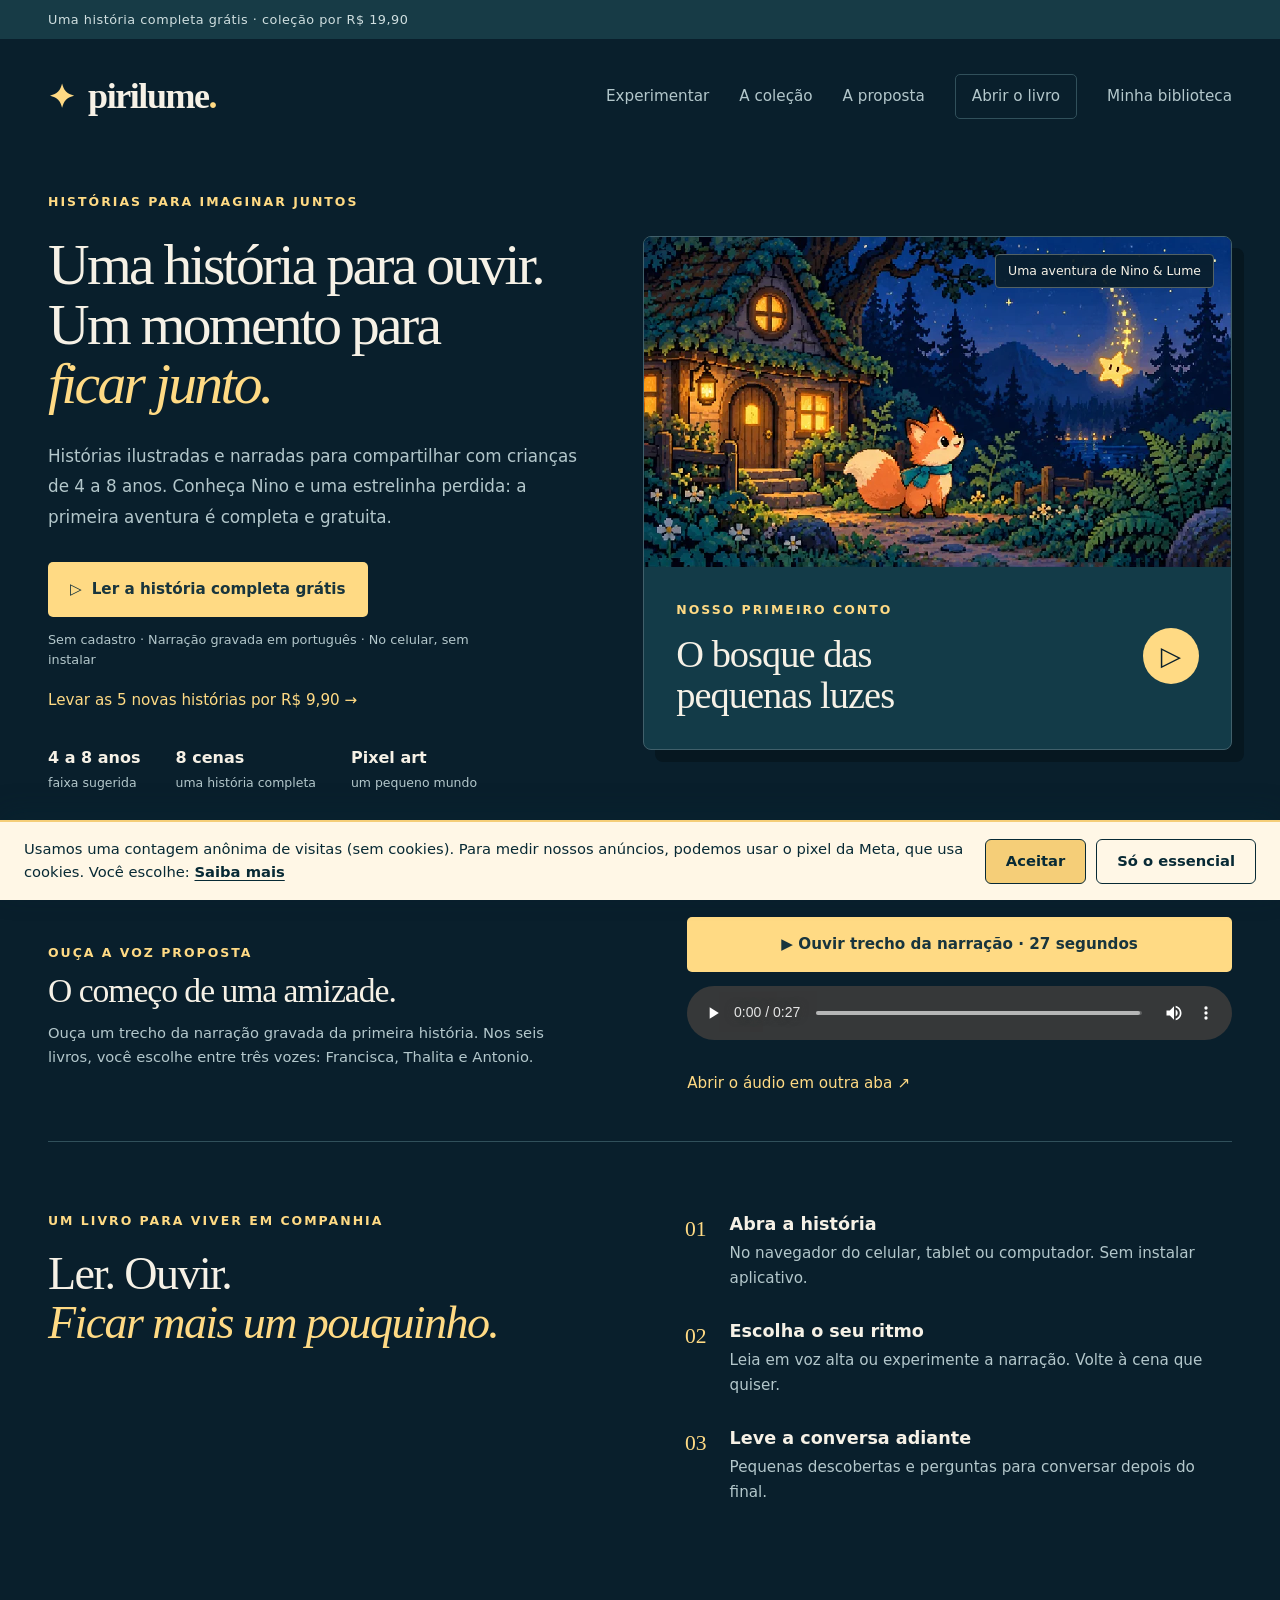
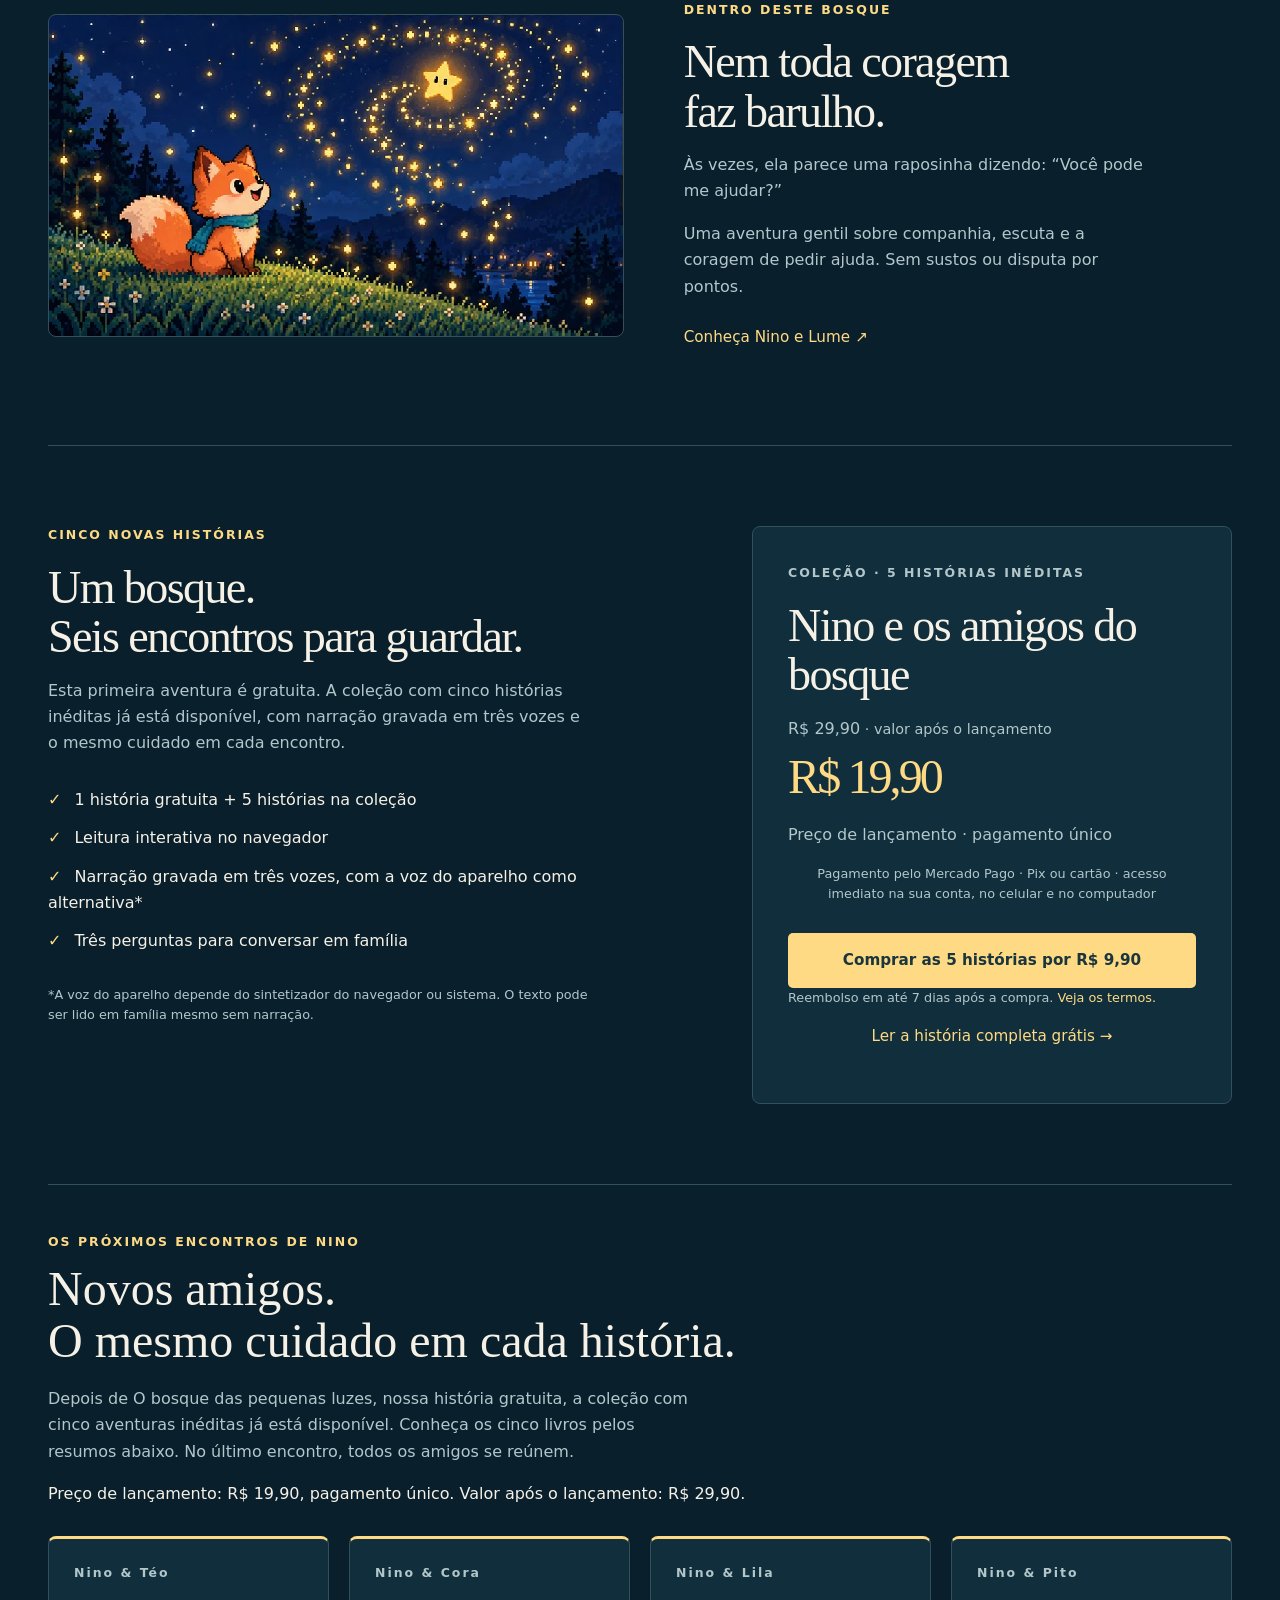
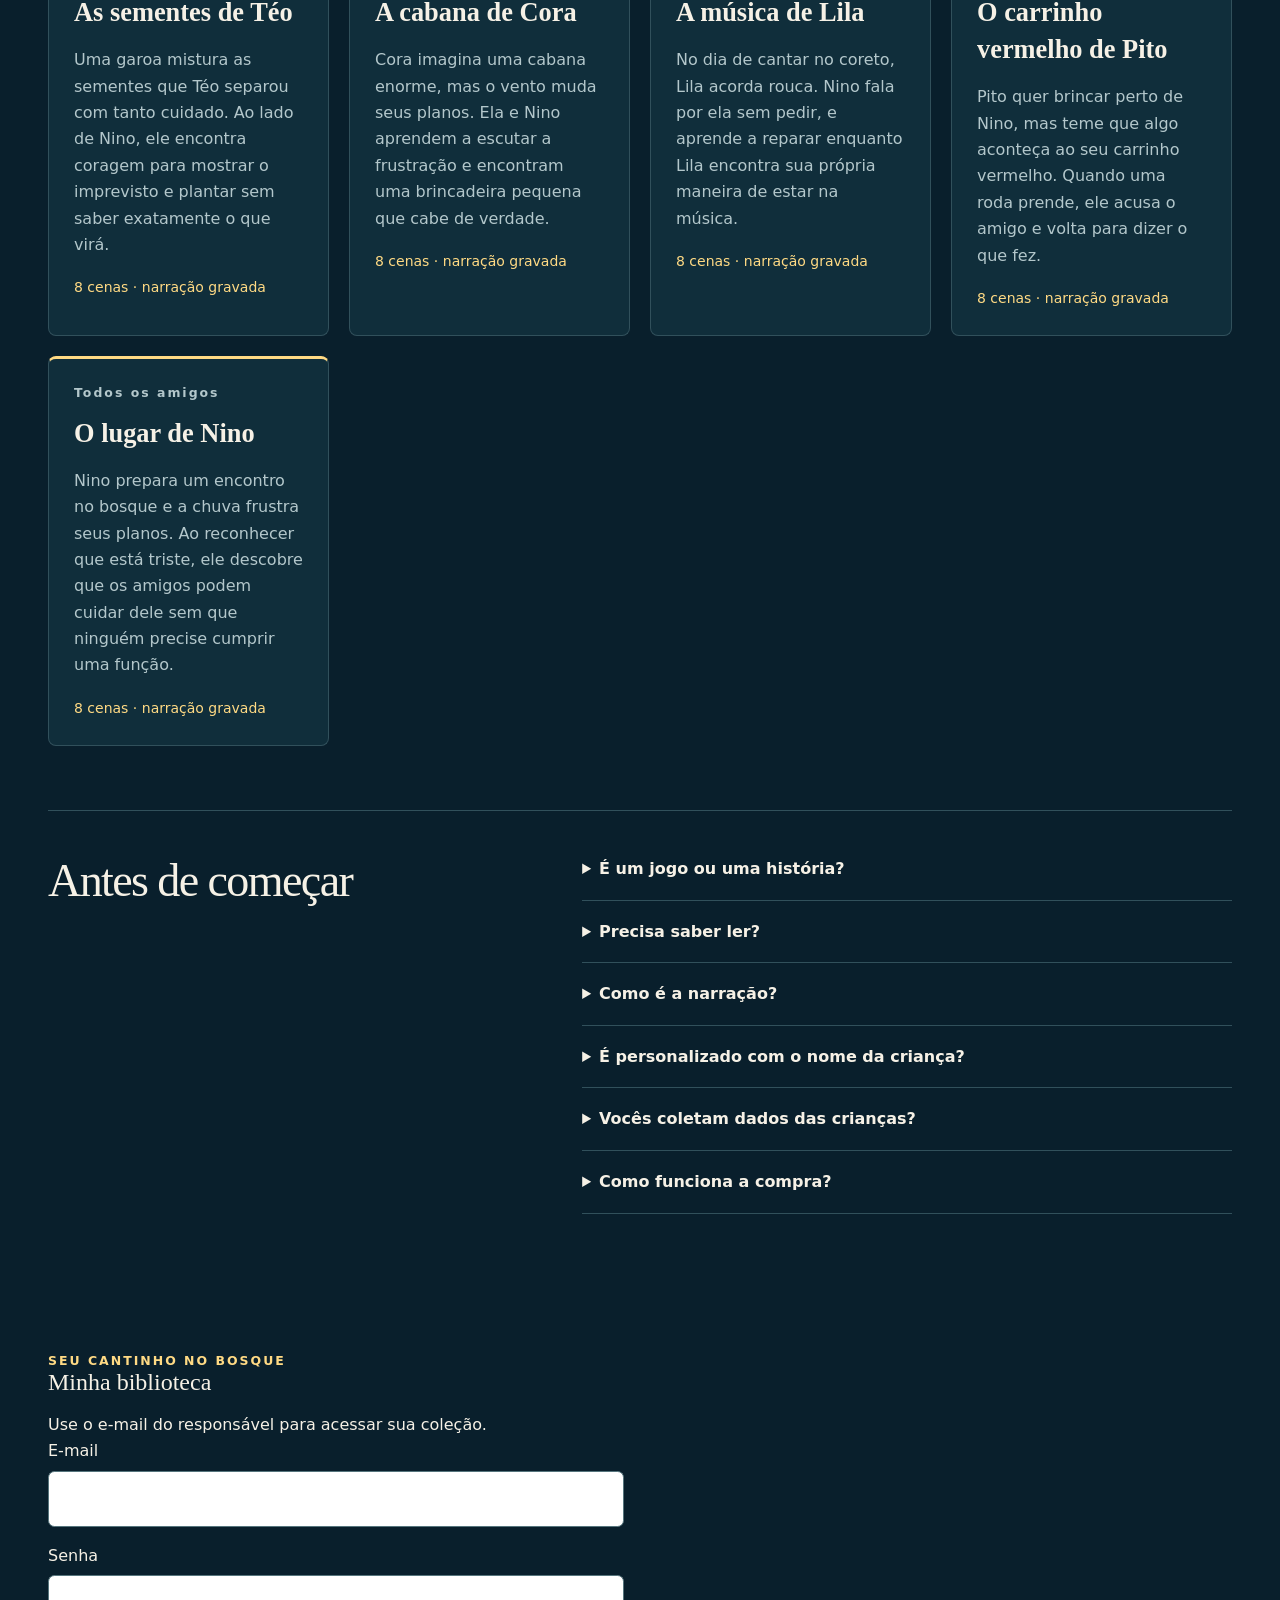
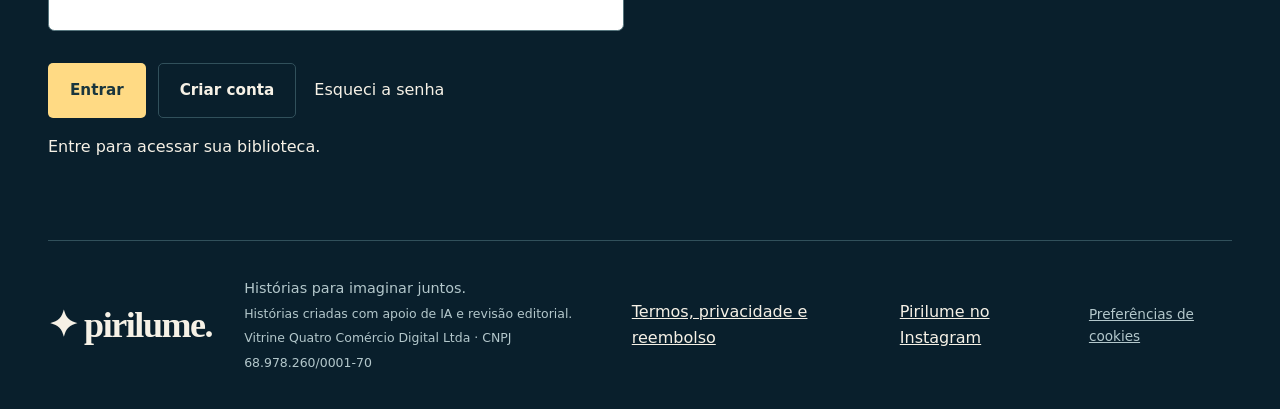
==== commit 46669da0: "Set collection price to BRL 9.90 and preserve tracked order amounts" ====
--- a/index.html
+++ b/index.html
@@ -3,13 +3,13 @@
 <head>
   <meta charset="UTF-8"><meta name="viewport" content="width=device-width, initial-scale=1">
   <meta name="theme-color" content="#091f2c">
-  <meta name="description" content="Uma história completa grátis e uma coleção de cinco aventuras de Nino e os amigos do bosque, com narração gravada em três vozes. Para ler e ouvir com crianças de 4 a 8 anos. R$ 19,90, pagamento único.">
+  <meta name="description" content="Uma história completa grátis e uma coleção de cinco aventuras de Nino e os amigos do bosque, com narração gravada em três vozes. Para ler e ouvir com crianças de 4 a 8 anos. R$ 9,90, pagamento único.">
   <title>Pirilume · Histórias ilustradas para ler e ouvir junto</title>
   <link rel="canonical" href="https://pirilume.github.io/">
   <meta property="og:type" content="website">
   <meta property="og:site_name" content="Pirilume">
   <meta property="og:title" content="Pirilume · Histórias ilustradas para ler e ouvir junto">
-  <meta property="og:description" content="Uma história completa grátis e uma coleção de cinco aventuras de Nino e os amigos do bosque, com narração gravada em três vozes. Para ler e ouvir com crianças de 4 a 8 anos. R$ 19,90, pagamento único.">
+  <meta property="og:description" content="Uma história completa grátis e uma coleção de cinco aventuras de Nino e os amigos do bosque, com narração gravada em três vozes. Para ler e ouvir com crianças de 4 a 8 anos. R$ 9,90, pagamento único.">
   <meta property="og:url" content="https://pirilume.github.io/">
   <meta property="og:image" content="https://pirilume.github.io/assets/og-pirilume.jpg">
   <meta property="og:image:width" content="1200">
@@ -17,13 +17,13 @@
   <meta property="og:locale" content="pt_BR">
   <meta name="twitter:card" content="summary_large_image">
   <meta name="twitter:title" content="Pirilume · Histórias ilustradas para ler e ouvir junto">
-  <meta name="twitter:description" content="Uma história completa grátis e uma coleção de cinco aventuras de Nino e os amigos do bosque, com narração gravada em três vozes. Para ler e ouvir com crianças de 4 a 8 anos. R$ 19,90, pagamento único.">
+  <meta name="twitter:description" content="Uma história completa grátis e uma coleção de cinco aventuras de Nino e os amigos do bosque, com narração gravada em três vozes. Para ler e ouvir com crianças de 4 a 8 anos. R$ 9,90, pagamento único.">
   <meta name="twitter:image" content="https://pirilume.github.io/assets/og-pirilume.jpg">
   <!-- Esconde a home antes do layout: quem chega direto em #livro/... não deve baixar o hero da vitrine. -->
   <script>if(/^#livro\//.test(location.hash))document.documentElement.classList.add('chegada-livro');</script>
   <link rel="stylesheet" href="styles.css?v=collection-1"><link rel="stylesheet" href="book.css?v=collection-1"><script defer src="story.js"></script><script defer src="catalog.js"></script><script defer src="library.js?v=collection-1"></script><script defer src="metrica-config.js"></script><script defer src="metrica.js"></script><script defer src="app.js?v=collection-1"></script><script defer src="book.js?v=collection-1"></script><script defer src="leitura-rapida.js"></script><script defer src="preview.js?v=collection-1"></script>
 <script defer src="sales-config.js"></script><script defer src="checkout.js"></script>
-<script type="application/ld+json">{"@context":"https://schema.org","@type":"Product","name":"Nino e os amigos do bosque — coleção Pirilume","description":"Coleção de cinco histórias ilustradas de Nino e os amigos do bosque, com narração gravada em três vozes em português do Brasil, para ler e ouvir com crianças de 4 a 8 anos.","image":"https://pirilume.github.io/assets/og-pirilume.jpg","brand":{"@type":"Brand","name":"Pirilume"},"offers":{"@type":"Offer","price":"19.90","priceCurrency":"BRL","availability":"https://schema.org/InStock","url":"https://pirilume.github.io/","seller":{"@type":"Organization","name":"Vitrine Quatro Comércio Digital Ltda"}}}</script>
+<script type="application/ld+json">{"@context":"https://schema.org","@type":"Product","name":"Nino e os amigos do bosque — coleção Pirilume","description":"Coleção de cinco histórias ilustradas de Nino e os amigos do bosque, com narração gravada em três vozes em português do Brasil, para ler e ouvir com crianças de 4 a 8 anos.","image":"https://pirilume.github.io/assets/og-pirilume.jpg","brand":{"@type":"Brand","name":"Pirilume"},"offers":{"@type":"Offer","price":"9.90","priceCurrency":"BRL","availability":"https://schema.org/InStock","url":"https://pirilume.github.io/","seller":{"@type":"Organization","name":"Vitrine Quatro Comércio Digital Ltda"}}}</script>
 <link rel="stylesheet" href="access.css"><script defer src="access-config.js"></script><script defer src="access.js"></script></head>
 <body>
   <a class="skip-link" href="#main">Pular para o conteúdo</a>
@@ -41,7 +41,7 @@
           <p class="hero-lead">Histórias ilustradas e narradas para compartilhar com crianças de 4 a 8 anos. Conheça Nino e uma estrelinha perdida: a primeira aventura é completa e gratuita.</p>
           <a class="button primary" href="#amostra"><span aria-hidden="true">▷</span> Ler a história completa grátis</a>
           <p class="micro">Sem cadastro · Narração gravada em português · No celular, sem instalar</p>
-          <p><a class="text-link" href="#oferta">Levar as 5 novas histórias por R$ 19,90 →</a></p>
+          <p><a class="text-link" href="#oferta">Levar as 5 novas histórias por R$ 9,90 →</a></p>
           <div class="hero-meta"><span>4 a 8 anos<small>faixa sugerida</small></span><span>8 cenas<small>uma história completa</small></span><span>Pixel art<small>um pequeno mundo</small></span></div>
         </div>
         <div class="hero-picture">
@@ -61,17 +61,17 @@
       <section class="story-window shell"><div class="scene-art art-b quadrant-2" role="img" aria-label="Vagalumes se juntam a Nino e ajudam uma pequena estrela a iluminar o caminho para o céu."></div><div><p class="eyebrow">DENTRO DESTE BOSQUE</p><h2>Nem toda coragem<br>faz barulho.</h2><p>Às vezes, ela parece uma raposinha dizendo: “Você pode me ajudar?”</p><p>Uma aventura gentil sobre companhia, escuta e a coragem de pedir ajuda. Sem sustos ou disputa por pontos.</p><a class="text-link" href="#amostra">Conheça Nino e Lume ↗</a></div></section>
       <section id="offer-section" class="offer shell">
         <div class="offer-description"><p class="eyebrow">CINCO NOVAS HISTÓRIAS</p><h2>Um bosque.<br>Seis encontros para guardar.</h2><p>Esta primeira aventura é gratuita. A coleção com cinco histórias inéditas já está disponível, com narração gravada em três vozes e o mesmo cuidado em cada encontro.</p><ul class="checklist"><li>1 história gratuita + 5 histórias na coleção</li><li>Leitura interativa no navegador</li><li>Narração gravada em três vozes, com a voz do aparelho como alternativa*</li><li>Três perguntas para conversar em família</li></ul><p class="micro">*A voz do aparelho depende do sintetizador do navegador ou sistema. O texto pode ser lido em família mesmo sem narração.</p></div>
-        <div class="price-card"><span class="eyebrow">A PRIMEIRA HISTÓRIA É UM PRESENTE</span><h2>Cinco histórias inéditas,<br>disponíveis agora.</h2><p>Cinco histórias inéditas para ler e ouvir junto, com narração gravada em três vozes. Preço de lançamento R$ 19,90, pagamento único, acesso imediato.</p><button class="button primary" id="buy-collection-hero">Comprar a coleção · R$ 19,90</button><a href="#colecao" class="text-link">Conhecer os cinco novos livros ↗</a><p class="micro">Pagamento seguro pelo Mercado Pago. Reembolso em até 7 dias.</p></div>
+        <div class="price-card"><span class="eyebrow">A PRIMEIRA HISTÓRIA É UM PRESENTE</span><h2>Cinco histórias inéditas,<br>disponíveis agora.</h2><p>Cinco histórias inéditas para ler e ouvir junto, com narração gravada em três vozes. Preço de lançamento R$ 9,90, pagamento único, acesso imediato.</p><button class="button primary" id="buy-collection-hero">Comprar a coleção · R$ 9,90</button><a href="#colecao" class="text-link">Conhecer os cinco novos livros ↗</a><p class="micro">Pagamento seguro pelo Mercado Pago. Reembolso em até 7 dias.</p></div>
       </section>
-      <section class="collection shell" id="colecao" aria-labelledby="collection-title"><p class="eyebrow">OS PRÓXIMOS ENCONTROS DE NINO</p><h2 id="collection-title">Novos amigos.<br>O mesmo cuidado em cada história.</h2><p class="collection-intro">Depois de O bosque das pequenas luzes, nossa história gratuita, a coleção com cinco aventuras inéditas já está disponível. Conheça os cinco livros pelos resumos abaixo. No último encontro, todos os amigos se reúnem.</p><p class="colecao-intro-leitor" hidden>Sua coleção: cinco aventuras inéditas de Nino e os amigos. Toque num livro para começar a ler.</p><p class="colecao-oferta">Preço de lançamento: R$ 19,90, pagamento único. Valor após o lançamento: R$ 29,90.</p><div class="collection-grid" id="collection-books"></div></section><section class="faq shell"><h2>Antes de começar</h2><div><details><summary>É um jogo ou uma história?</summary><p>É uma história ilustrada com pequenas interações. Não tem pontuação, competição ou recompensa por tempo de tela.</p></details><details><summary>Precisa saber ler?</summary><p>Não para acompanhar com um adulto. O texto fica disponível para leitura compartilhada. A faixa de 4 a 8 anos é uma sugestão editorial, ainda a validar com famílias.</p></details><details><summary>Como é a narração?</summary><p>Os seis livros têm narração gravada em três vozes em português do Brasil (Francisca, Thalita e Antonio), a mesma em qualquer aparelho. Você escolhe a voz ao abrir o livro e pode pausar, continuar ou avançar. Se preferir, também dá para usar a voz do próprio aparelho.</p></details><details><summary>É personalizado com o nome da criança?</summary><p>Não neste primeiro título. Nino e Lume são personagens fixos. Assim podemos revisar a história inteira e manter texto, imagens e áudio consistentes.</p></details><details><summary>Vocês coletam dados das crianças?</summary><p>Esta prévia não pede nome, foto, idade exata, cadastro ou contato. Usamos uma contagem anônima de visitas (GoatCounter), sem cookies e sem identificar você. Para medir nossos anúncios, podemos usar o pixel da Meta, que usa cookies: ele só é ativado se você aceitar no aviso da página, e você pode mudar a escolha em "Preferências de cookies" no rodapé. A narração é um arquivo de áudio servido pelo site; se você escolher a voz do aparelho, ela usa o sintetizador do próprio navegador.</p></details><details id="faq-compra"><summary>Como funciona a compra?</summary><p>Você cria uma conta com e-mail e senha, paga R$ 19,90 pelo Mercado Pago (Pix ou cartão) e os cinco livros são liberados na sua biblioteca em qualquer aparelho ao entrar na conta. Reembolso em até 7 dias, veja os <a href="termos.html">termos</a>.</p></details></div></section>
+      <section class="collection shell" id="colecao" aria-labelledby="collection-title"><p class="eyebrow">OS PRÓXIMOS ENCONTROS DE NINO</p><h2 id="collection-title">Novos amigos.<br>O mesmo cuidado em cada história.</h2><p class="collection-intro">Depois de O bosque das pequenas luzes, nossa história gratuita, a coleção com cinco aventuras inéditas já está disponível. Conheça os cinco livros pelos resumos abaixo. No último encontro, todos os amigos se reúnem.</p><p class="colecao-intro-leitor" hidden>Sua coleção: cinco aventuras inéditas de Nino e os amigos. Toque num livro para começar a ler.</p><p class="colecao-oferta">Preço de lançamento: R$ 19,90, pagamento único. Valor após o lançamento: R$ 29,90.</p><div class="collection-grid" id="collection-books"></div></section><section class="faq shell"><h2>Antes de começar</h2><div><details><summary>É um jogo ou uma história?</summary><p>É uma história ilustrada com pequenas interações. Não tem pontuação, competição ou recompensa por tempo de tela.</p></details><details><summary>Precisa saber ler?</summary><p>Não para acompanhar com um adulto. O texto fica disponível para leitura compartilhada. A faixa de 4 a 8 anos é uma sugestão editorial, ainda a validar com famílias.</p></details><details><summary>Como é a narração?</summary><p>Os seis livros têm narração gravada em três vozes em português do Brasil (Francisca, Thalita e Antonio), a mesma em qualquer aparelho. Você escolhe a voz ao abrir o livro e pode pausar, continuar ou avançar. Se preferir, também dá para usar a voz do próprio aparelho.</p></details><details><summary>É personalizado com o nome da criança?</summary><p>Não neste primeiro título. Nino e Lume são personagens fixos. Assim podemos revisar a história inteira e manter texto, imagens e áudio consistentes.</p></details><details><summary>Vocês coletam dados das crianças?</summary><p>Esta prévia não pede nome, foto, idade exata, cadastro ou contato. Usamos uma contagem anônima de visitas (GoatCounter), sem cookies e sem identificar você. Para medir nossos anúncios, podemos usar o pixel da Meta, que usa cookies: ele só é ativado se você aceitar no aviso da página, e você pode mudar a escolha em "Preferências de cookies" no rodapé. A narração é um arquivo de áudio servido pelo site; se você escolher a voz do aparelho, ela usa o sintetizador do próprio navegador.</p></details><details id="faq-compra"><summary>Como funciona a compra?</summary><p>Você cria uma conta com e-mail e senha, paga R$ 9,90 pelo Mercado Pago (Pix ou cartão) e os cinco livros são liberados na sua biblioteca em qualquer aparelho ao entrar na conta. Reembolso em até 7 dias, veja os <a href="termos.html">termos</a>.</p></details></div></section>
     </div>
     <section id="reader-view" class="view reader shell" hidden aria-labelledby="reader-heading">
       <div class="reader-heading"><div><p class="eyebrow" id="reader-mode">HISTÓRIA COMPLETA · GRATUITA</p><h1 id="reader-heading">O bosque das pequenas luzes</h1></div><div class="reader-heading-actions"><label class="book-picker-label" for="book-picker">Escolher livro<select id="book-picker"></select></label><button id="fullscreen-book" type="button" aria-pressed="false" hidden>Tela cheia</button><button id="close-book" class="text-link" hidden>Fechar o livro</button><a href="#inicio" class="text-link">Voltar à vitrine</a></div></div>
-      <p id="fullscreen-status" role="status"></p><div id="book-cover" class="book-cover"><div class="cover-face"><p class="eyebrow">PIRILUME · UMA AVENTURA DE NINO</p><h2 id="cover-title">O bosque das pequenas luzes</h2><div id="cover-art" class="scene-art art-a quadrant-0" role="img" aria-label="Nino encontra uma pequena luz no jardim"></div><p id="cover-subtitle">Uma história para descobrir juntos.</p><button id="open-book" class="button primary">Abrir o livro</button></div><label class="cover-voice" for="initial-voice">Quem vai contar esta história?<select id="initial-voice"><option value="">Automática · português</option></select><small>Escolha uma voz disponível no seu aparelho ou leia em família.</small></label></div><div class="reader-layout"><div class="reader-visual"><div id="reader-art" class="scene-art art-a quadrant-0" role="img"></div><div class="scene-topline"><span id="scene-counter">CENA 1 DE 8</span><span id="scene-friends">Nino & Lume</span></div></div><div class="reader-page" id="reader-page"><p class="eyebrow" id="chapter-kicker"></p><h2 id="chapter-title"></h2><div id="story-text"></div><p id="offer-strip" class="offer-strip" hidden>Nino tem mais quatro amigos no bosque. <button type="button" id="offer-strip-buy">Conhecer a coleção · R$ 19,90</button></p><div id="offer-mid" class="end-upsell" hidden><p class="eyebrow">A COLEÇÃO PIRILUME</p><h3>Nino tem mais quatro amigos</h3><p>Téo, Cora, Lila e Pito. Cinco histórias novas, ilustradas e narradas nas mesmas vozes, para ler junto do mesmo jeito. R$ 19,90, pagamento único, acesso imediato.</p><button type="button" class="button primary" id="offer-mid-buy">Conhecer a coleção · R$ 19,90</button></div><div id="discovery-box"><p id="interaction-cue" role="status" aria-live="polite" hidden></p><button id="discovery-button" class="discovery-button"></button><p id="discovery-answer" hidden aria-live="polite"></p></div></div></div>
+      <p id="fullscreen-status" role="status"></p><div id="book-cover" class="book-cover"><div class="cover-face"><p class="eyebrow">PIRILUME · UMA AVENTURA DE NINO</p><h2 id="cover-title">O bosque das pequenas luzes</h2><div id="cover-art" class="scene-art art-a quadrant-0" role="img" aria-label="Nino encontra uma pequena luz no jardim"></div><p id="cover-subtitle">Uma história para descobrir juntos.</p><button id="open-book" class="button primary">Abrir o livro</button></div><label class="cover-voice" for="initial-voice">Quem vai contar esta história?<select id="initial-voice"><option value="">Automática · português</option></select><small>Escolha uma voz disponível no seu aparelho ou leia em família.</small></label></div><div class="reader-layout"><div class="reader-visual"><div id="reader-art" class="scene-art art-a quadrant-0" role="img"></div><div class="scene-topline"><span id="scene-counter">CENA 1 DE 8</span><span id="scene-friends">Nino & Lume</span></div></div><div class="reader-page" id="reader-page"><p class="eyebrow" id="chapter-kicker"></p><h2 id="chapter-title"></h2><div id="story-text"></div><p id="offer-strip" class="offer-strip" hidden>Nino tem mais quatro amigos no bosque. <button type="button" id="offer-strip-buy">Conhecer a coleção · R$ 9,90</button></p><div id="offer-mid" class="end-upsell" hidden><p class="eyebrow">A COLEÇÃO PIRILUME</p><h3>Nino tem mais quatro amigos</h3><p>Téo, Cora, Lila e Pito. Cinco histórias novas, ilustradas e narradas nas mesmas vozes, para ler junto do mesmo jeito. R$ 9,90, pagamento único, acesso imediato.</p><button type="button" class="button primary" id="offer-mid-buy">Conhecer a coleção · R$ 9,90</button></div><div id="discovery-box"><p id="interaction-cue" role="status" aria-live="polite" hidden></p><button id="discovery-button" class="discovery-button"></button><p id="discovery-answer" hidden aria-live="polite"></p></div></div></div>
       <div class="reader-controls"><div class="voice-controls"><button id="speak-button" class="button primary">▷ Ouvir cena</button><button id="stop-button" class="button secondary" disabled>Parar</button><label class="voice-label" for="voice-select">Escolha sua voz<select id="voice-select"><option value="">Automática · português</option></select></label><label class="auto-label"><input id="auto-advance" type="checkbox"> Narração contínua com pausa para interagir</label></div><div class="page-controls"><button id="prev-button" class="button secondary" aria-label="Cena anterior">← Anterior</button><button id="next-button" class="button secondary">Próxima →</button></div></div>
       <p class="voice-note" id="voice-status" role="status">Narração gravada em três vozes. Toque em Ouvir cena para começar.</p>
       <nav id="chapter-nav" class="chapter-nav" aria-label="Cenas da história"></nav>
-      <div id="reader-end" class="reader-end" hidden><p class="eyebrow">A HISTÓRIA ACABA. A CONVERSA CONTINUA.</p><h2 id="end-title">Qual foi a sua pequena luz hoje?</h2><div id="end-questions" class="questions"><p>Quem ajudou Nino, mesmo sem carregar a estrela?</p><p>Você lembra de uma vez em que pediu ajuda?</p><p>Que pequena ajuda podemos oferecer amanhã?</p></div><div id="end-upsell" class="end-upsell" hidden><p class="eyebrow">A HISTÓRIA CONTINUA</p><h3>Nino e os amigos do bosque</h3><p>Cinco histórias novas, ilustradas e narradas, para ler e ouvir junto. R$ 19,90, pagamento único, acesso imediato.</p><button type="button" class="button primary" id="end-upsell-buy">Conhecer a coleção · R$ 19,90</button><a class="text-link" href="#colecao">Ver os cinco livros</a></div><div id="end-next" class="end-upsell" hidden><p class="eyebrow">CONTINUAR A LEITURA</p><h3 id="end-next-title"></h3><button type="button" class="button primary" id="end-next-button">Próxima história</button><a class="button primary" id="end-next-link" href="#biblioteca" hidden>Voltar à biblioteca</a></div><button class="button secondary" id="restart-button">Ler outra vez</button></div>
+      <div id="reader-end" class="reader-end" hidden><p class="eyebrow">A HISTÓRIA ACABA. A CONVERSA CONTINUA.</p><h2 id="end-title">Qual foi a sua pequena luz hoje?</h2><div id="end-questions" class="questions"><p>Quem ajudou Nino, mesmo sem carregar a estrela?</p><p>Você lembra de uma vez em que pediu ajuda?</p><p>Que pequena ajuda podemos oferecer amanhã?</p></div><div id="end-upsell" class="end-upsell" hidden><p class="eyebrow">A HISTÓRIA CONTINUA</p><h3>Nino e os amigos do bosque</h3><p>Cinco histórias novas, ilustradas e narradas, para ler e ouvir junto. R$ 9,90, pagamento único, acesso imediato.</p><button type="button" class="button primary" id="end-upsell-buy">Conhecer a coleção · R$ 9,90</button><a class="text-link" href="#colecao">Ver os cinco livros</a></div><div id="end-next" class="end-upsell" hidden><p class="eyebrow">CONTINUAR A LEITURA</p><h3 id="end-next-title"></h3><button type="button" class="button primary" id="end-next-button">Próxima história</button><a class="button primary" id="end-next-link" href="#biblioteca" hidden>Voltar à biblioteca</a></div><button class="button secondary" id="restart-button">Ler outra vez</button></div>
       <div id="sample-end" class="reader-end" hidden><p class="eyebrow">FIM DA AMOSTRA</p><h2>O bosque ainda guarda uma surpresa.</h2><p>Na versão completa, Nino e Lume encontram um riacho, um morro e uma ajuda inesperada.</p><a class="button primary" href="#oferta">Ver a proposta do produto</a><p class="micro">Esta é a amostra gratuita. As outras cinco histórias estão na coleção paga.</p></div>
       <div id="leitura-rapida" hidden>
         <button type="button" id="lr-ouvir" class="button primary">▷ Ouvir cena</button>
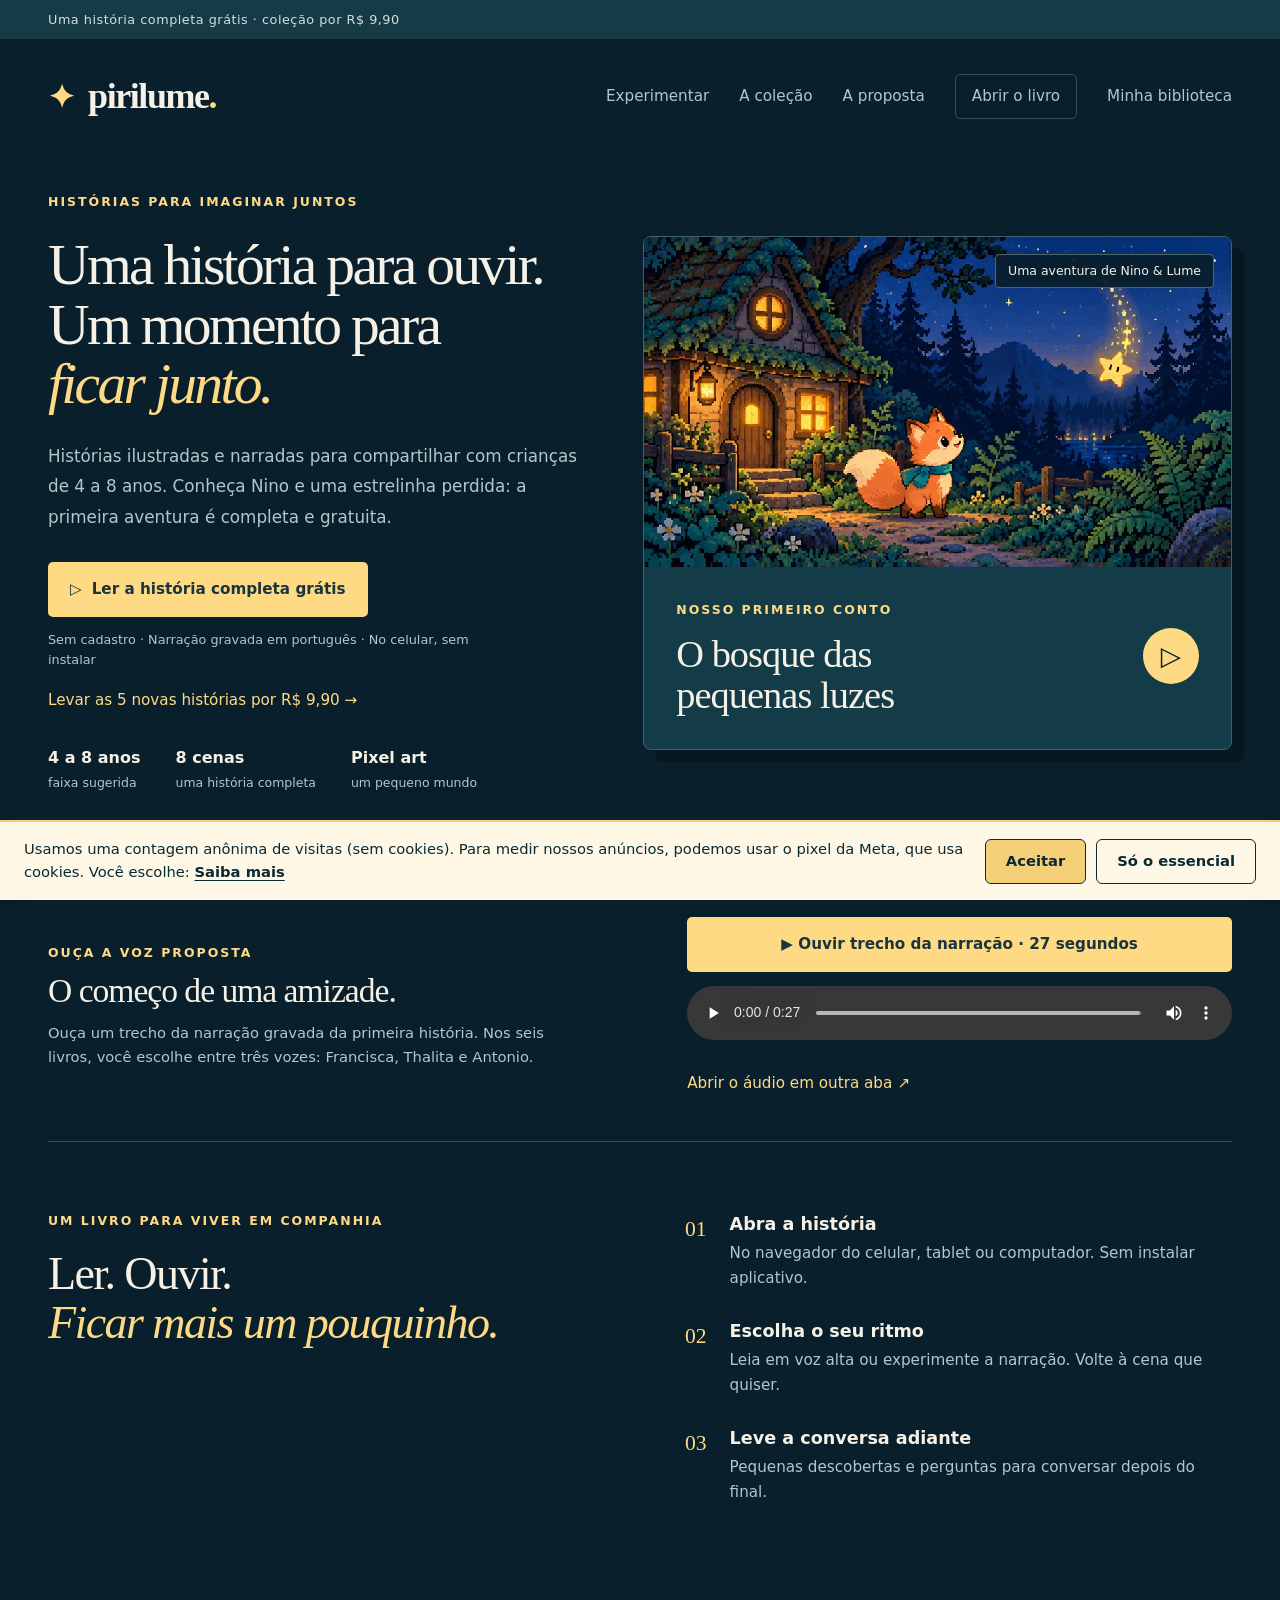
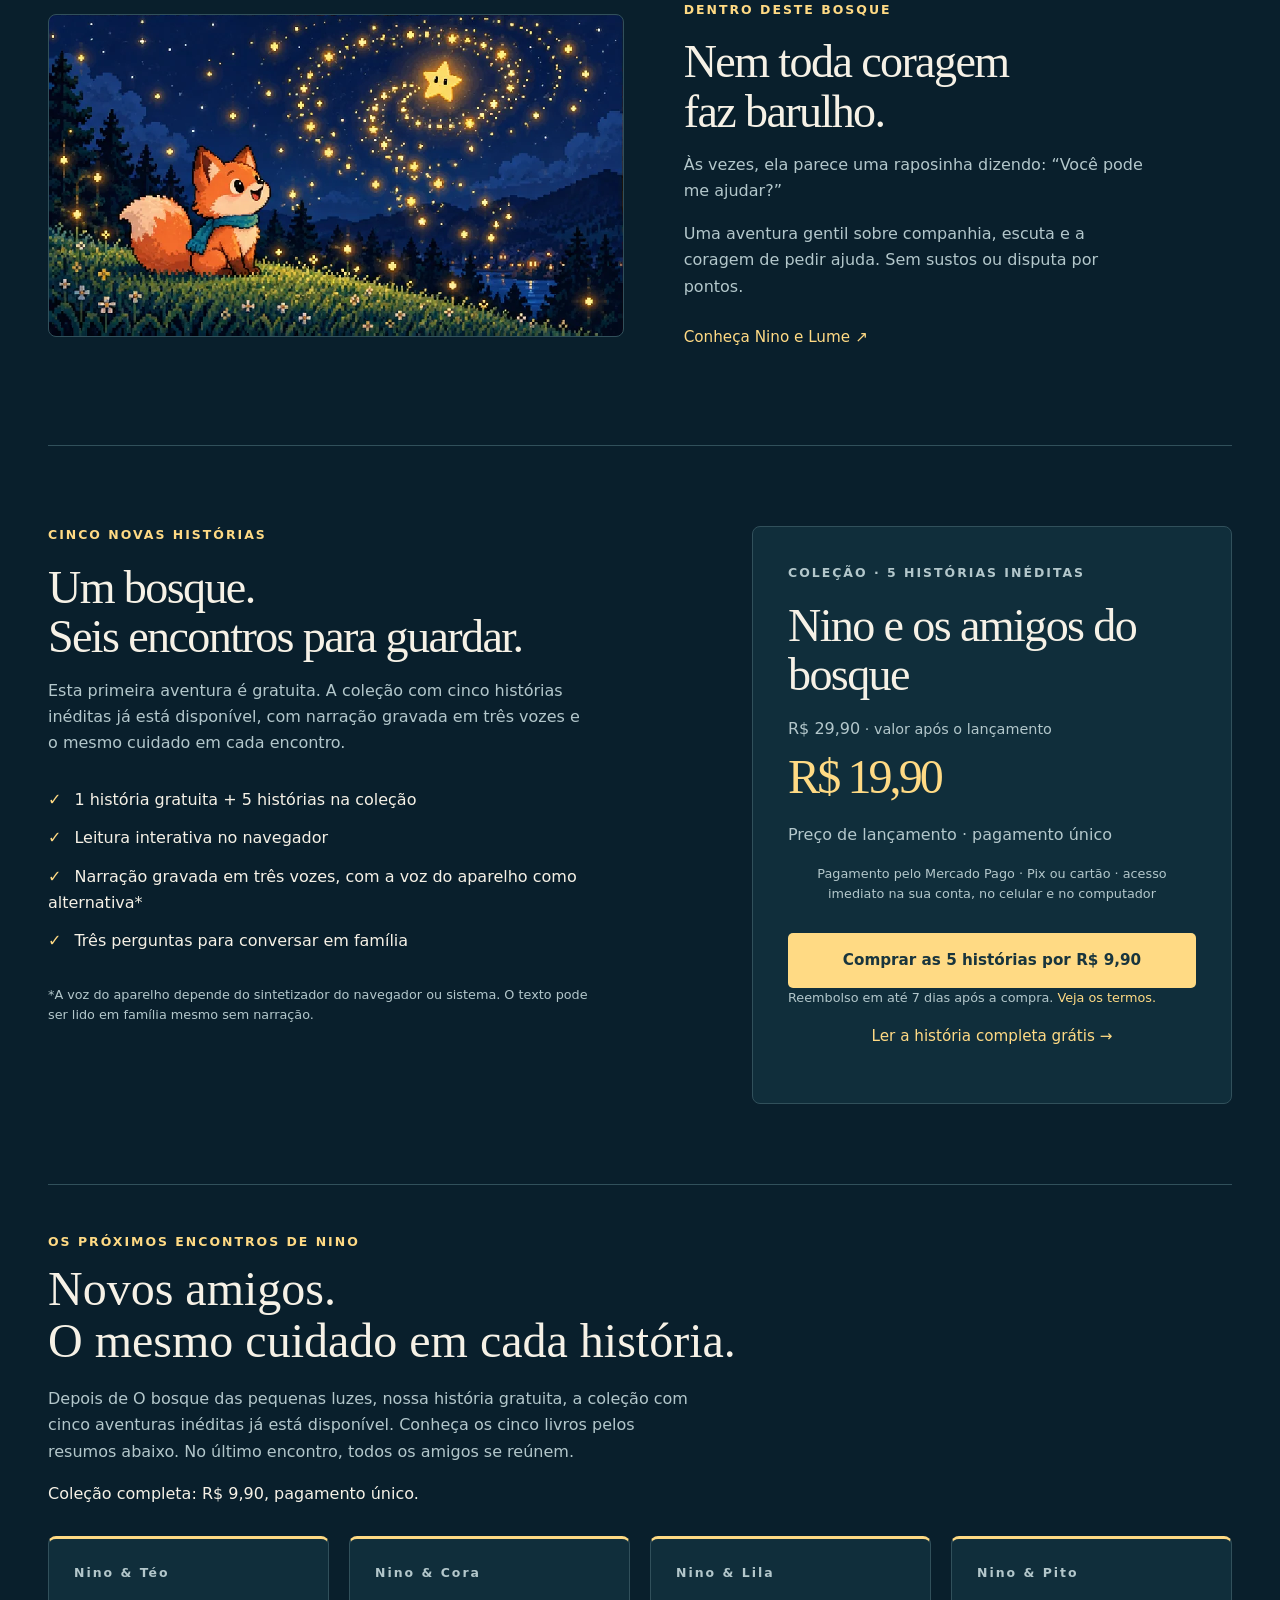
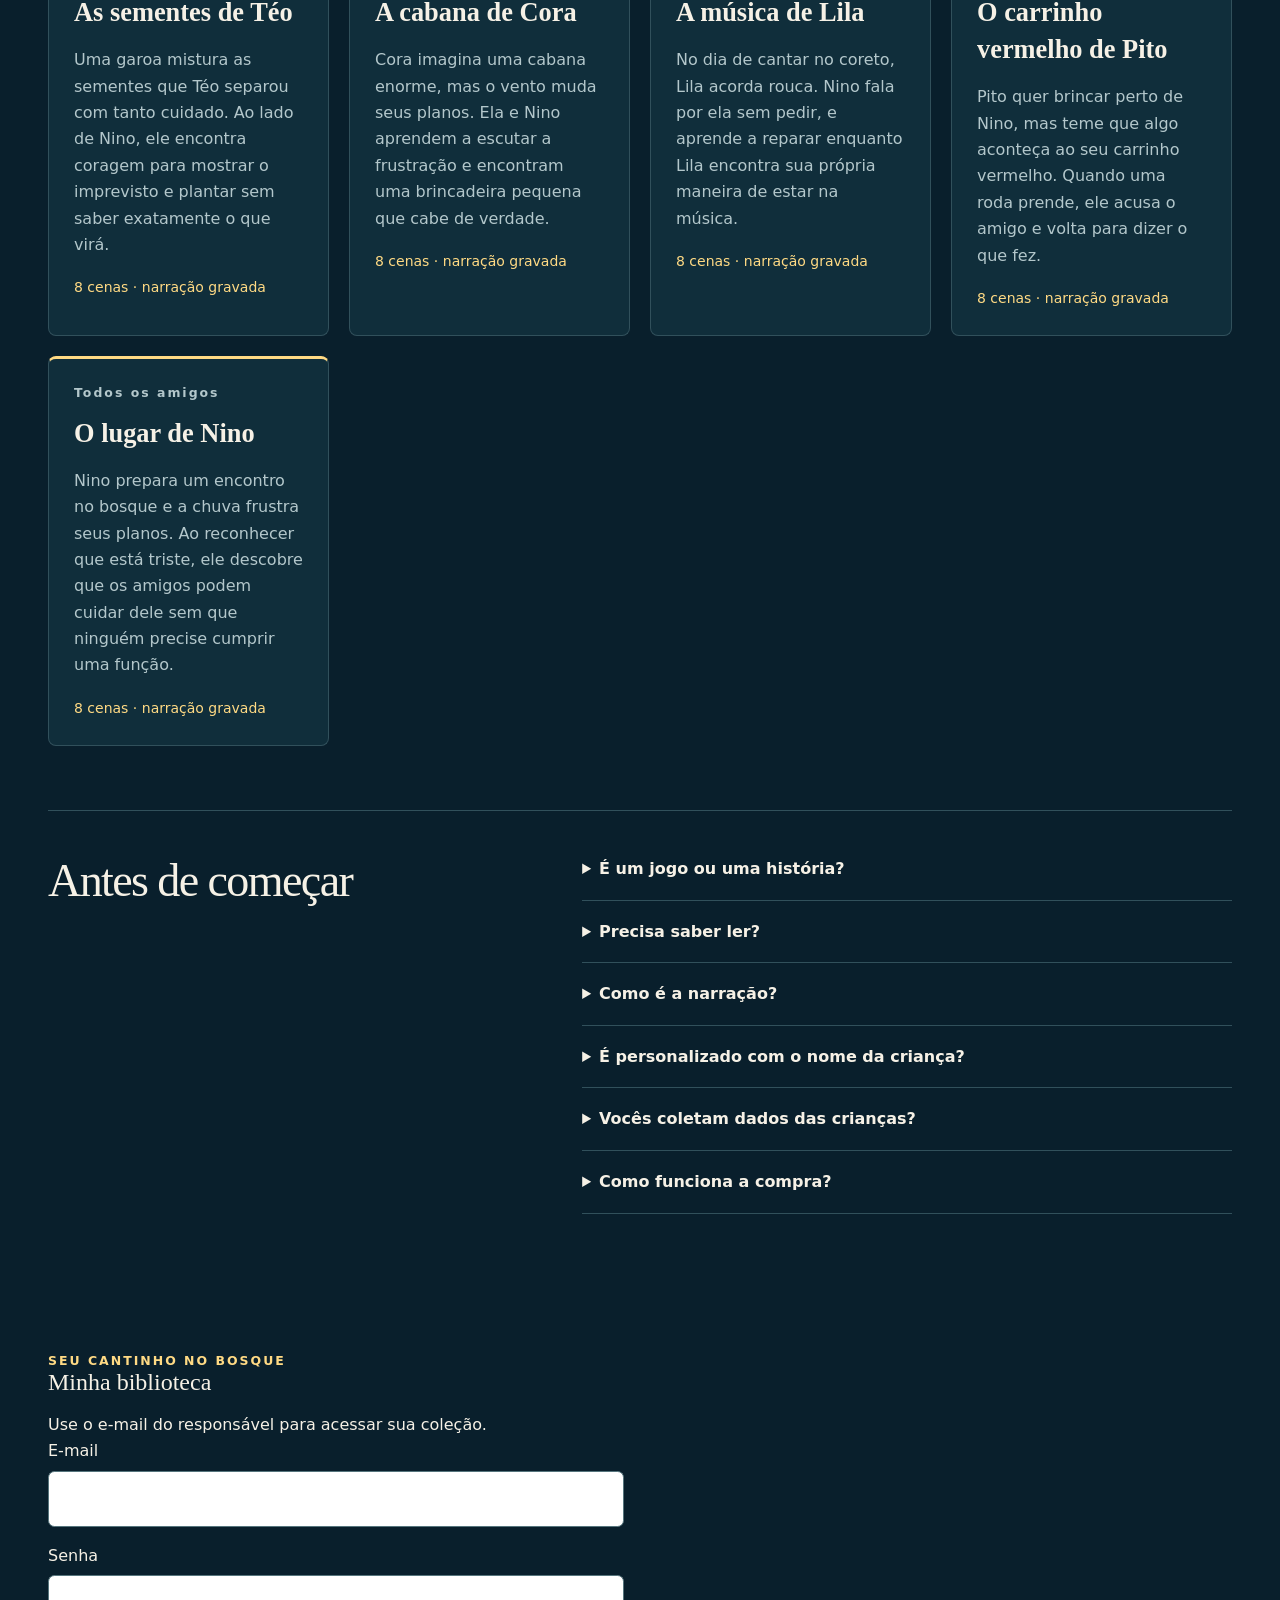
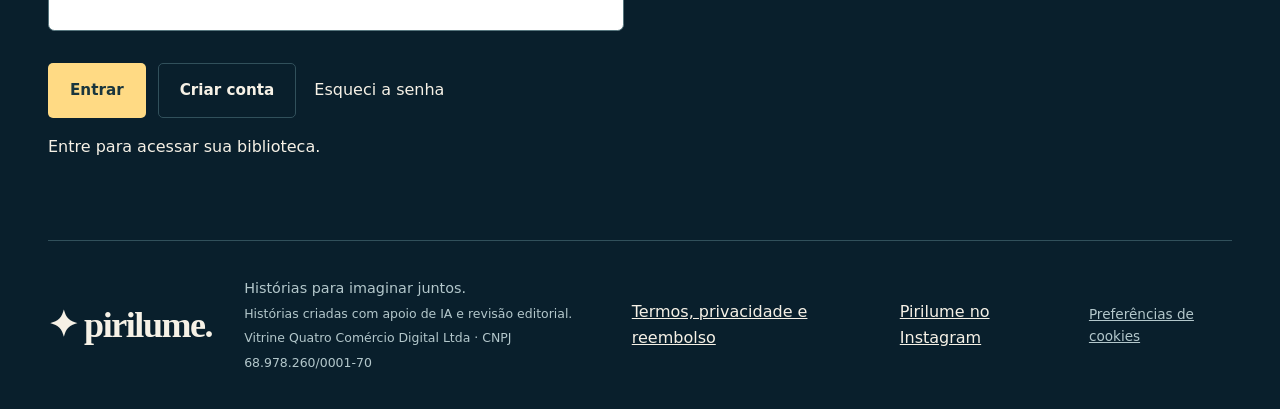
==== commit 7164337f: "Align generated storefront price labels with BRL 9.90" ====
--- a/index.html
+++ b/index.html
@@ -27,7 +27,7 @@
 <link rel="stylesheet" href="access.css"><script defer src="access-config.js"></script><script defer src="access.js"></script></head>
 <body>
   <a class="skip-link" href="#main">Pular para o conteúdo</a>
-  <div class="review-bar"><span>Uma história completa grátis · coleção por R$ 19,90</span></div>
+  <div class="review-bar"><span>Uma história completa grátis · coleção por R$ 9,90</span></div>
   <header class="site-header">
     <a class="brand" href="#inicio" aria-label="Pirilume, início"><span class="brand-spark" aria-hidden="true">✦</span> pirilume<span class="brand-dot">.</span></a>
     <nav aria-label="Navegação principal"><a href="#amostra">Experimentar</a><a href="#colecao">A coleção</a><a href="#oferta">A proposta</a><a class="nav-review" href="#ler">Abrir o livro</a></nav>
@@ -63,7 +63,7 @@
         <div class="offer-description"><p class="eyebrow">CINCO NOVAS HISTÓRIAS</p><h2>Um bosque.<br>Seis encontros para guardar.</h2><p>Esta primeira aventura é gratuita. A coleção com cinco histórias inéditas já está disponível, com narração gravada em três vozes e o mesmo cuidado em cada encontro.</p><ul class="checklist"><li>1 história gratuita + 5 histórias na coleção</li><li>Leitura interativa no navegador</li><li>Narração gravada em três vozes, com a voz do aparelho como alternativa*</li><li>Três perguntas para conversar em família</li></ul><p class="micro">*A voz do aparelho depende do sintetizador do navegador ou sistema. O texto pode ser lido em família mesmo sem narração.</p></div>
         <div class="price-card"><span class="eyebrow">A PRIMEIRA HISTÓRIA É UM PRESENTE</span><h2>Cinco histórias inéditas,<br>disponíveis agora.</h2><p>Cinco histórias inéditas para ler e ouvir junto, com narração gravada em três vozes. Preço de lançamento R$ 9,90, pagamento único, acesso imediato.</p><button class="button primary" id="buy-collection-hero">Comprar a coleção · R$ 9,90</button><a href="#colecao" class="text-link">Conhecer os cinco novos livros ↗</a><p class="micro">Pagamento seguro pelo Mercado Pago. Reembolso em até 7 dias.</p></div>
       </section>
-      <section class="collection shell" id="colecao" aria-labelledby="collection-title"><p class="eyebrow">OS PRÓXIMOS ENCONTROS DE NINO</p><h2 id="collection-title">Novos amigos.<br>O mesmo cuidado em cada história.</h2><p class="collection-intro">Depois de O bosque das pequenas luzes, nossa história gratuita, a coleção com cinco aventuras inéditas já está disponível. Conheça os cinco livros pelos resumos abaixo. No último encontro, todos os amigos se reúnem.</p><p class="colecao-intro-leitor" hidden>Sua coleção: cinco aventuras inéditas de Nino e os amigos. Toque num livro para começar a ler.</p><p class="colecao-oferta">Preço de lançamento: R$ 19,90, pagamento único. Valor após o lançamento: R$ 29,90.</p><div class="collection-grid" id="collection-books"></div></section><section class="faq shell"><h2>Antes de começar</h2><div><details><summary>É um jogo ou uma história?</summary><p>É uma história ilustrada com pequenas interações. Não tem pontuação, competição ou recompensa por tempo de tela.</p></details><details><summary>Precisa saber ler?</summary><p>Não para acompanhar com um adulto. O texto fica disponível para leitura compartilhada. A faixa de 4 a 8 anos é uma sugestão editorial, ainda a validar com famílias.</p></details><details><summary>Como é a narração?</summary><p>Os seis livros têm narração gravada em três vozes em português do Brasil (Francisca, Thalita e Antonio), a mesma em qualquer aparelho. Você escolhe a voz ao abrir o livro e pode pausar, continuar ou avançar. Se preferir, também dá para usar a voz do próprio aparelho.</p></details><details><summary>É personalizado com o nome da criança?</summary><p>Não neste primeiro título. Nino e Lume são personagens fixos. Assim podemos revisar a história inteira e manter texto, imagens e áudio consistentes.</p></details><details><summary>Vocês coletam dados das crianças?</summary><p>Esta prévia não pede nome, foto, idade exata, cadastro ou contato. Usamos uma contagem anônima de visitas (GoatCounter), sem cookies e sem identificar você. Para medir nossos anúncios, podemos usar o pixel da Meta, que usa cookies: ele só é ativado se você aceitar no aviso da página, e você pode mudar a escolha em "Preferências de cookies" no rodapé. A narração é um arquivo de áudio servido pelo site; se você escolher a voz do aparelho, ela usa o sintetizador do próprio navegador.</p></details><details id="faq-compra"><summary>Como funciona a compra?</summary><p>Você cria uma conta com e-mail e senha, paga R$ 9,90 pelo Mercado Pago (Pix ou cartão) e os cinco livros são liberados na sua biblioteca em qualquer aparelho ao entrar na conta. Reembolso em até 7 dias, veja os <a href="termos.html">termos</a>.</p></details></div></section>
+      <section class="collection shell" id="colecao" aria-labelledby="collection-title"><p class="eyebrow">OS PRÓXIMOS ENCONTROS DE NINO</p><h2 id="collection-title">Novos amigos.<br>O mesmo cuidado em cada história.</h2><p class="collection-intro">Depois de O bosque das pequenas luzes, nossa história gratuita, a coleção com cinco aventuras inéditas já está disponível. Conheça os cinco livros pelos resumos abaixo. No último encontro, todos os amigos se reúnem.</p><p class="colecao-intro-leitor" hidden>Sua coleção: cinco aventuras inéditas de Nino e os amigos. Toque num livro para começar a ler.</p><p class="colecao-oferta">Coleção completa: R$ 9,90, pagamento único.</p><div class="collection-grid" id="collection-books"></div></section><section class="faq shell"><h2>Antes de começar</h2><div><details><summary>É um jogo ou uma história?</summary><p>É uma história ilustrada com pequenas interações. Não tem pontuação, competição ou recompensa por tempo de tela.</p></details><details><summary>Precisa saber ler?</summary><p>Não para acompanhar com um adulto. O texto fica disponível para leitura compartilhada. A faixa de 4 a 8 anos é uma sugestão editorial, ainda a validar com famílias.</p></details><details><summary>Como é a narração?</summary><p>Os seis livros têm narração gravada em três vozes em português do Brasil (Francisca, Thalita e Antonio), a mesma em qualquer aparelho. Você escolhe a voz ao abrir o livro e pode pausar, continuar ou avançar. Se preferir, também dá para usar a voz do próprio aparelho.</p></details><details><summary>É personalizado com o nome da criança?</summary><p>Não neste primeiro título. Nino e Lume são personagens fixos. Assim podemos revisar a história inteira e manter texto, imagens e áudio consistentes.</p></details><details><summary>Vocês coletam dados das crianças?</summary><p>Esta prévia não pede nome, foto, idade exata, cadastro ou contato. Usamos uma contagem anônima de visitas (GoatCounter), sem cookies e sem identificar você. Para medir nossos anúncios, podemos usar o pixel da Meta, que usa cookies: ele só é ativado se você aceitar no aviso da página, e você pode mudar a escolha em "Preferências de cookies" no rodapé. A narração é um arquivo de áudio servido pelo site; se você escolher a voz do aparelho, ela usa o sintetizador do próprio navegador.</p></details><details id="faq-compra"><summary>Como funciona a compra?</summary><p>Você cria uma conta com e-mail e senha, paga R$ 9,90 pelo Mercado Pago (Pix ou cartão) e os cinco livros são liberados na sua biblioteca em qualquer aparelho ao entrar na conta. Reembolso em até 7 dias, veja os <a href="termos.html">termos</a>.</p></details></div></section>
     </div>
     <section id="reader-view" class="view reader shell" hidden aria-labelledby="reader-heading">
       <div class="reader-heading"><div><p class="eyebrow" id="reader-mode">HISTÓRIA COMPLETA · GRATUITA</p><h1 id="reader-heading">O bosque das pequenas luzes</h1></div><div class="reader-heading-actions"><label class="book-picker-label" for="book-picker">Escolher livro<select id="book-picker"></select></label><button id="fullscreen-book" type="button" aria-pressed="false" hidden>Tela cheia</button><button id="close-book" class="text-link" hidden>Fechar o livro</button><a href="#inicio" class="text-link">Voltar à vitrine</a></div></div>
